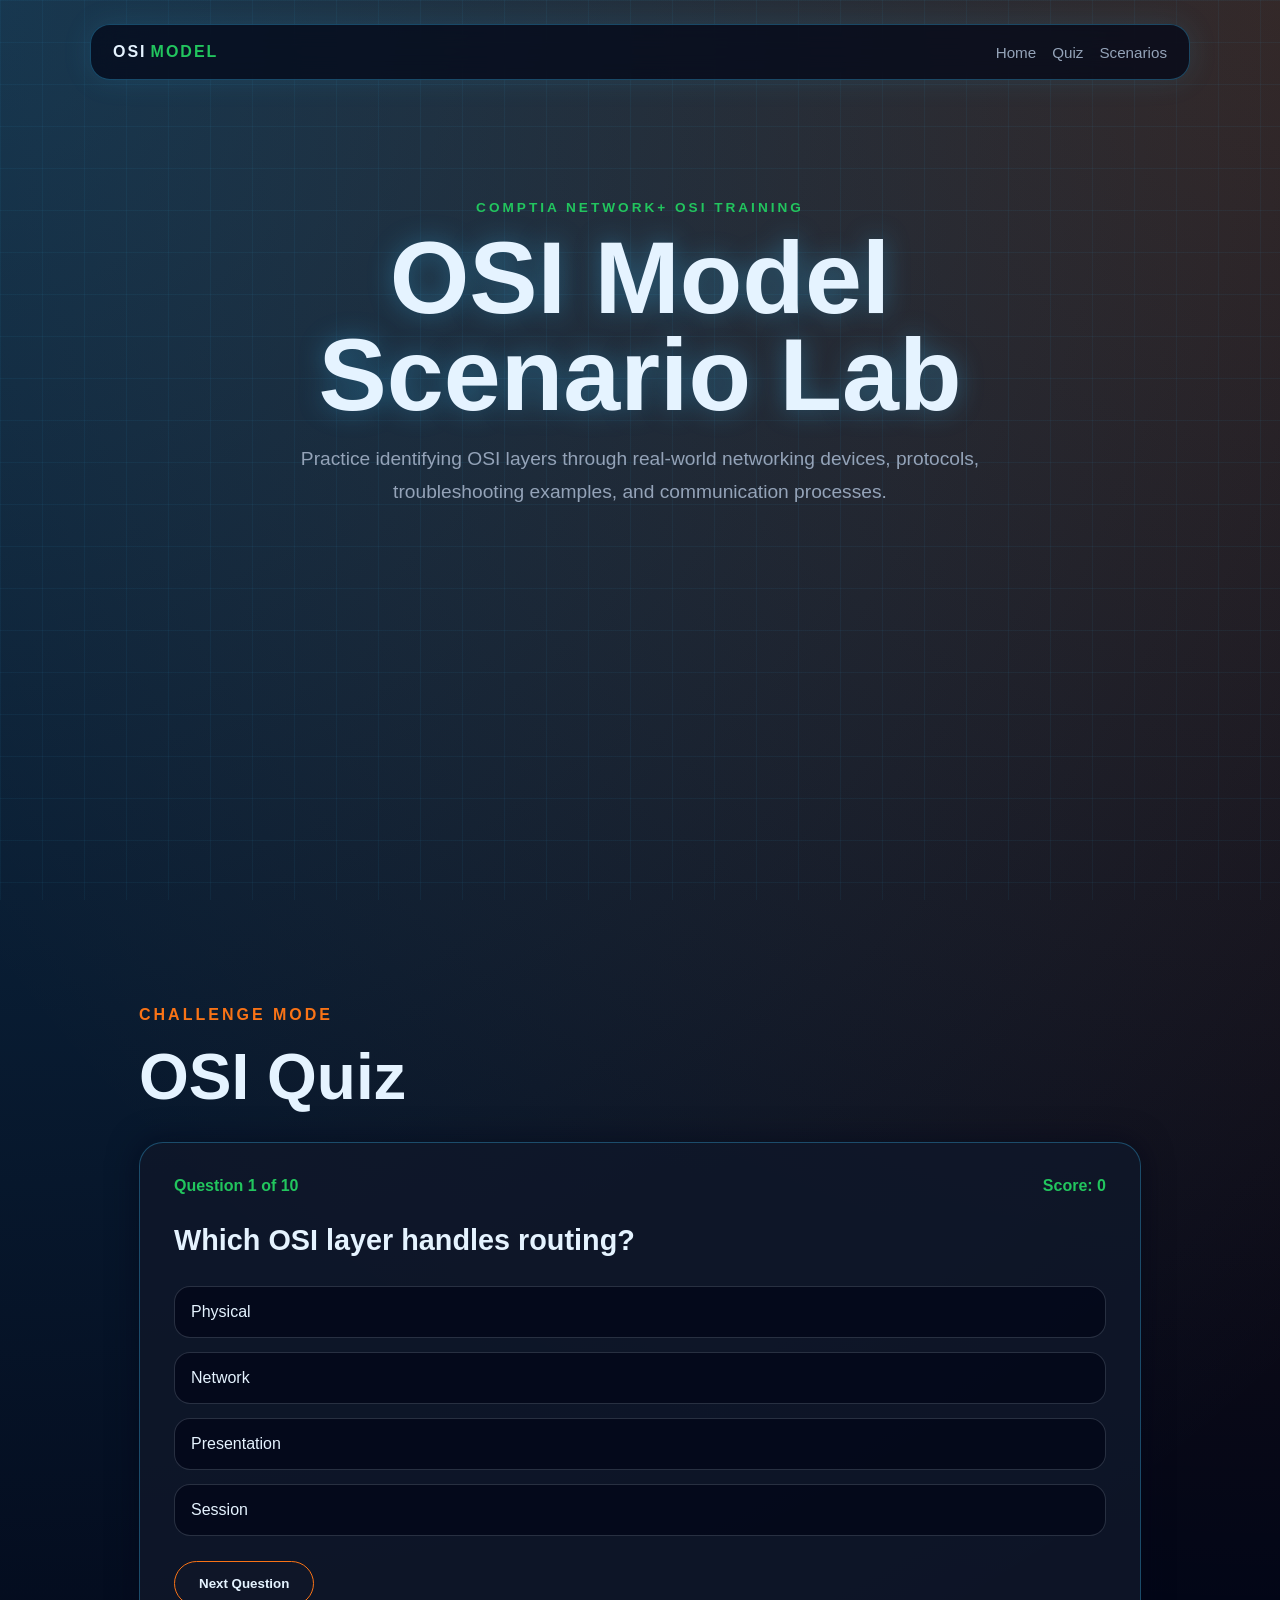
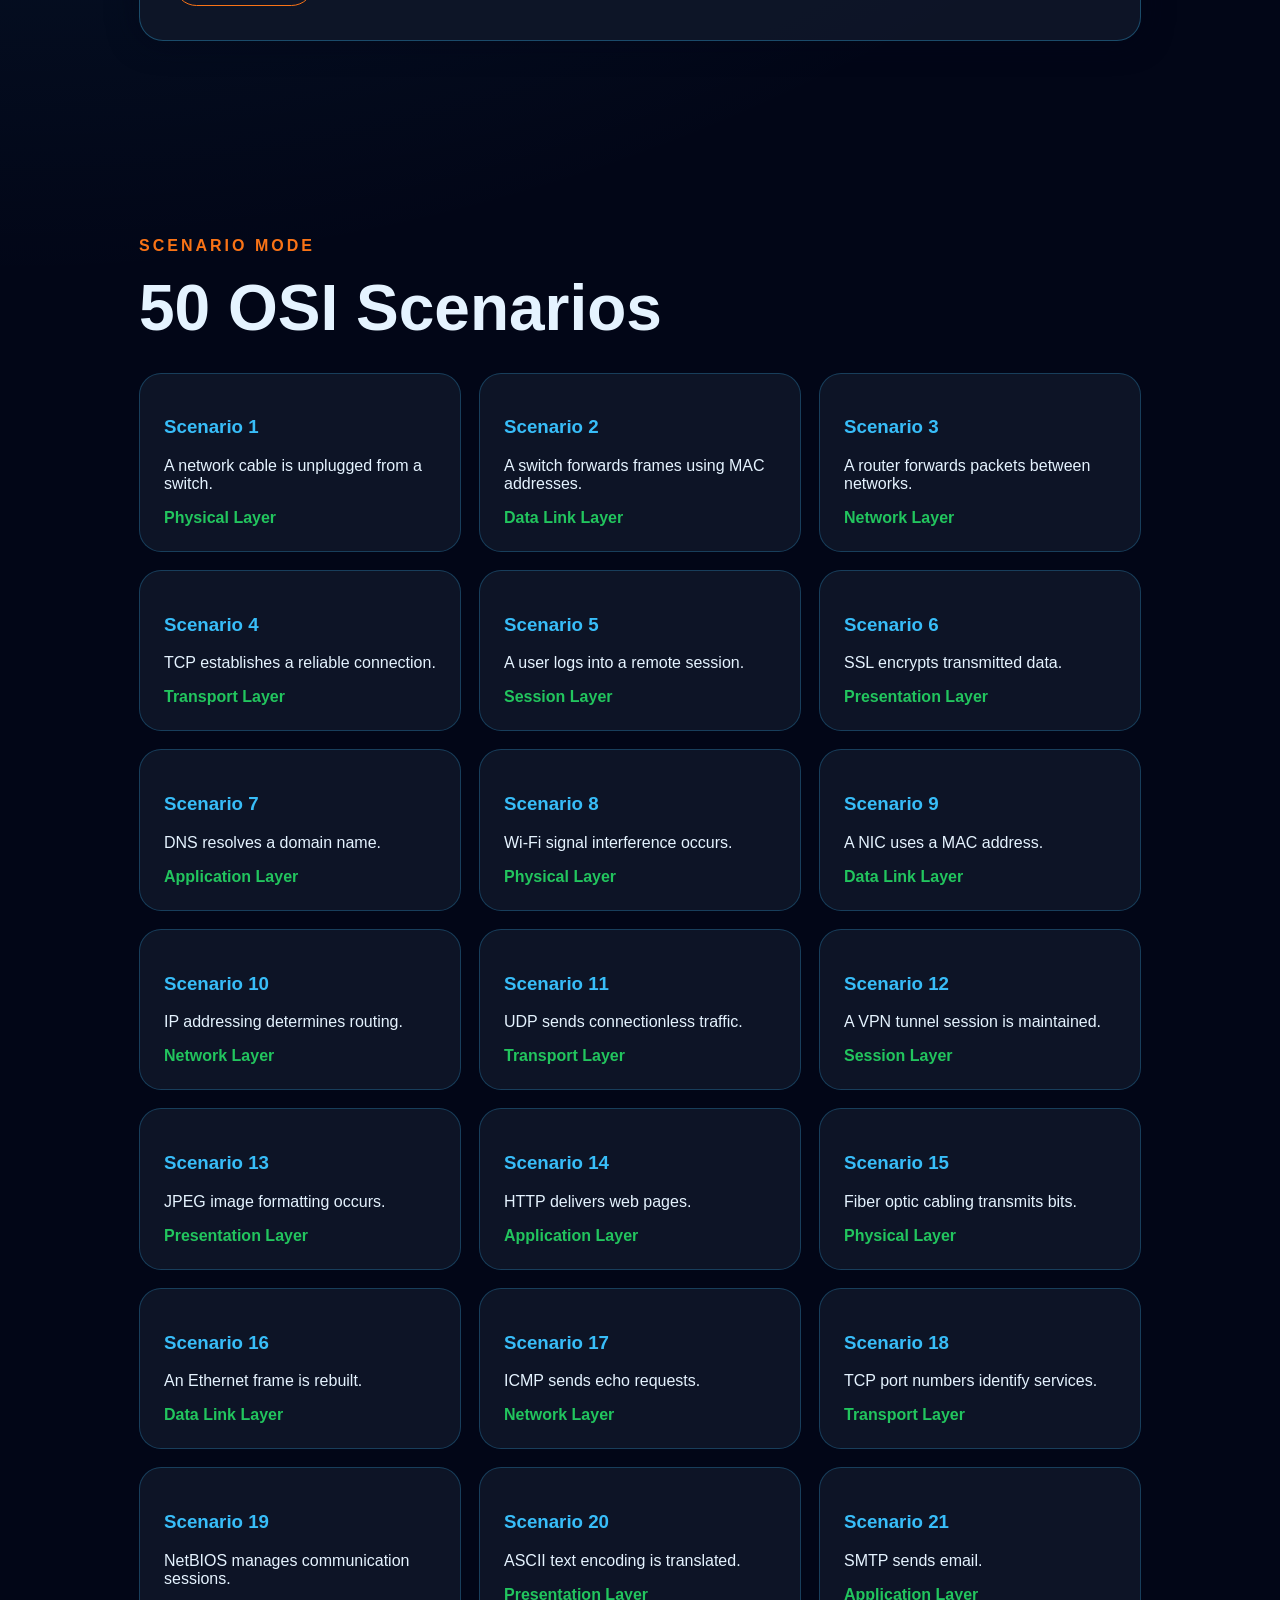
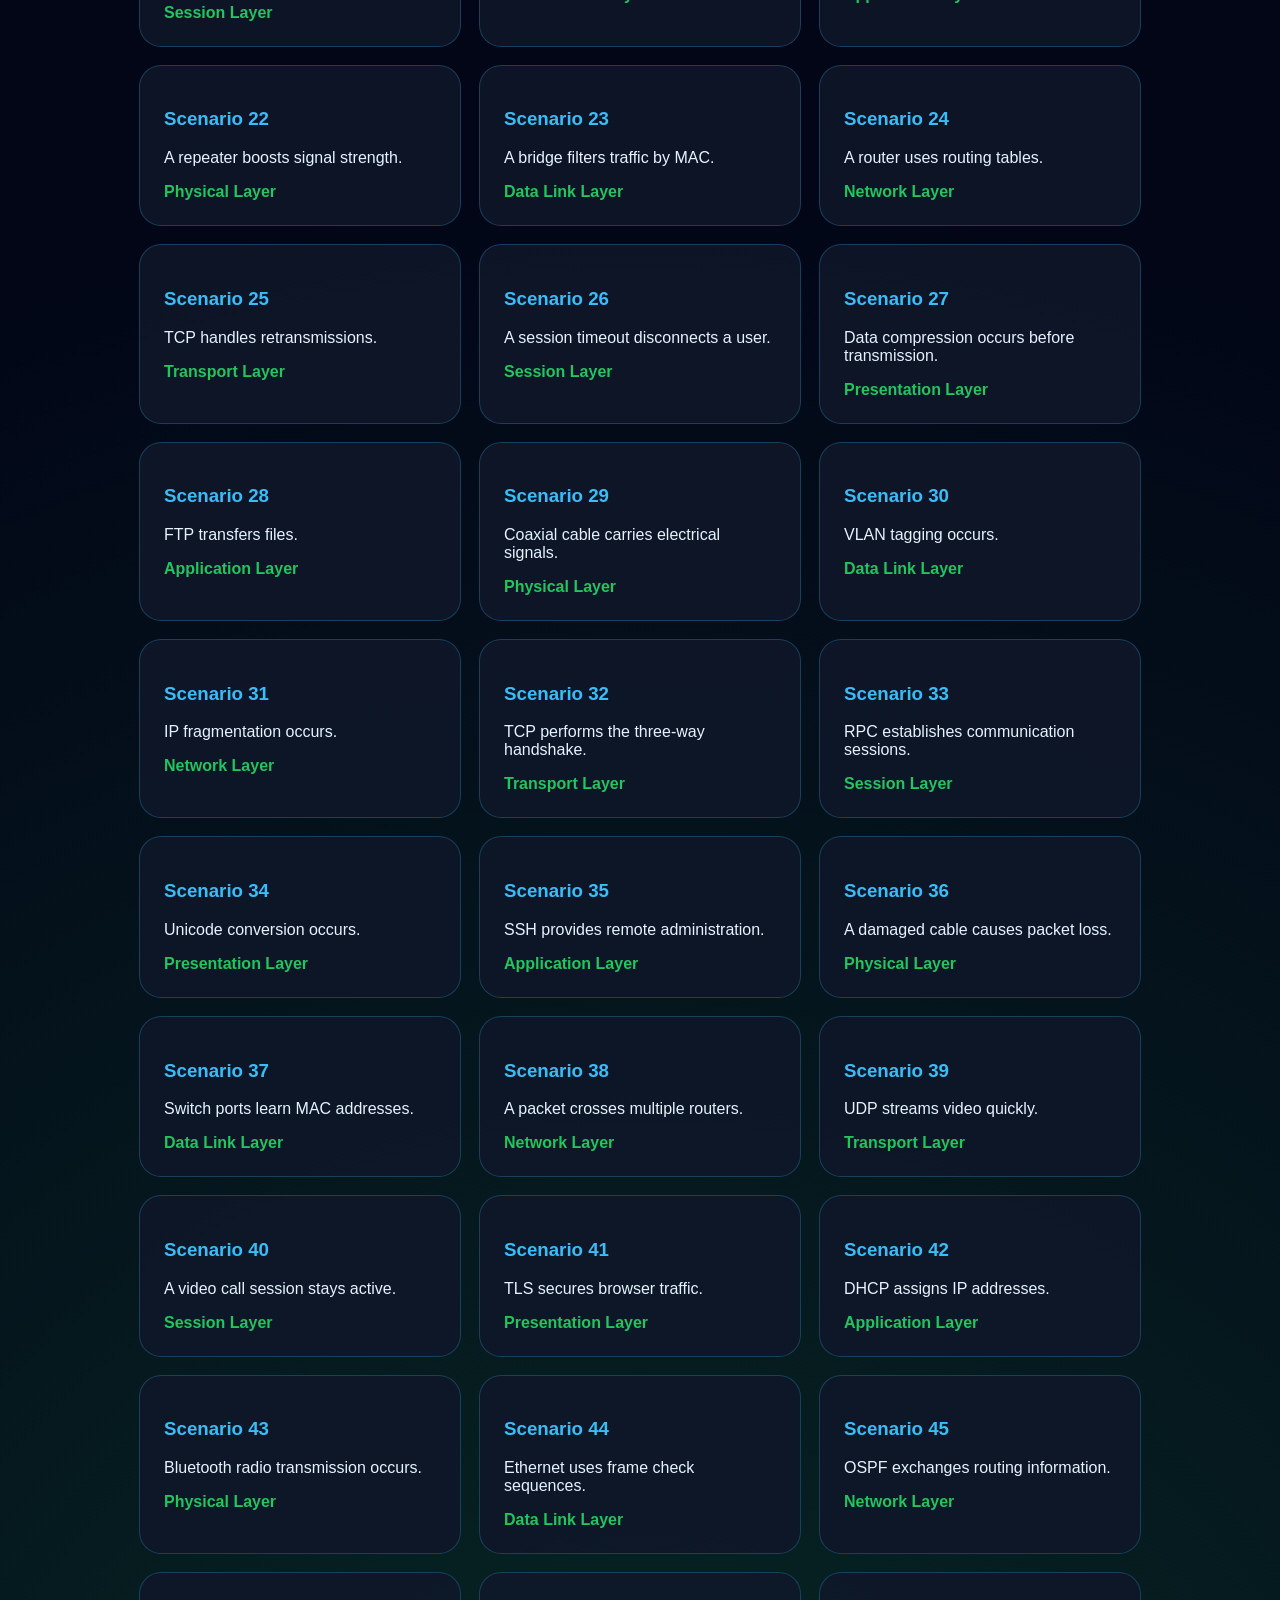
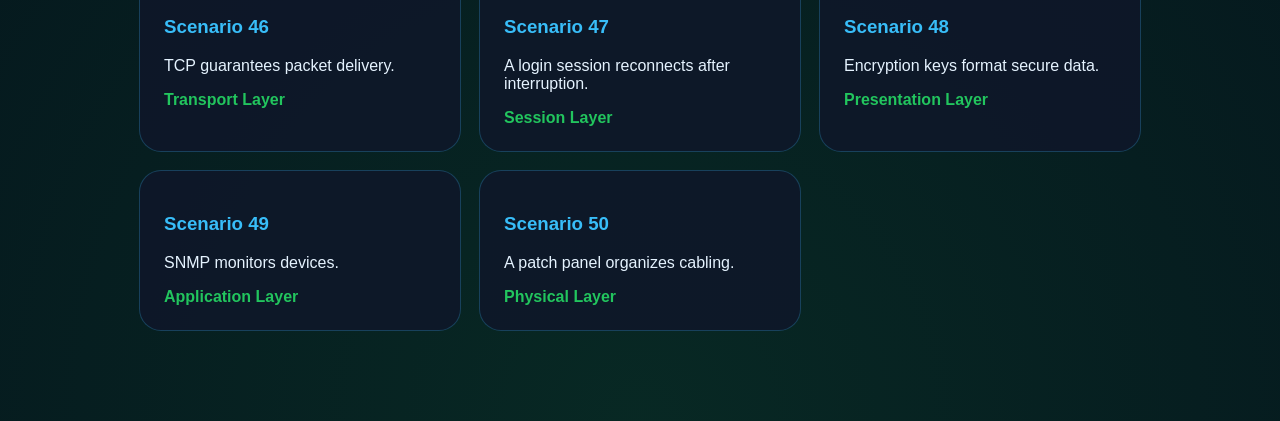
==== osi.html @ 663bdcf7 "Add OSI model scenarios and quiz page" ====
<!DOCTYPE html>
<html lang="en">
<head>
<meta charset="UTF-8">
<meta name="viewport" content="width=device-width, initial-scale=1.0">
<title>OSI Model Lab</title>
<link rel="stylesheet" href="style.css">
<style>
.scenario-grid {
  display:grid;
  grid-template-columns:repeat(auto-fit,minmax(280px,1fr));
  gap:18px;
}

.scenario-card {
  padding:24px;
  background:rgba(15,23,42,0.88);
  border:1px solid rgba(56,189,248,0.25);
  border-radius:22px;
}

.scenario-card h3 {
  color:#38bdf8;
}

.layer {
  margin-top:14px;
  color:#22c55e;
  font-weight:800;
}
</style>
</head>
<body>
<div class="bg-grid"></div>

<header class="hero">
<nav class="nav">
<div class="logo">OSI<span>MODEL</span></div>
<div class="nav-links">
<a href="index.html">Home</a>
<a href="#quiz">Quiz</a>
<a href="#scenarios">Scenarios</a>
</div>
</nav>

<section class="hero-content">
<p class="eyebrow">CompTIA Network+ OSI Training</p>
<h1>OSI Model Scenario Lab</h1>
<p class="subtitle">Practice identifying OSI layers through real-world networking devices, protocols, troubleshooting examples, and communication processes.</p>
</section>
</header>

<main>
<section class="section" id="quiz">
<div class="section-title"><p>Challenge Mode</p><h2>OSI Quiz</h2></div>
<div class="quiz-box">
<div class="quiz-header"><span id="osiCount">Question 1 of 10</span><span id="osiScore">Score: 0</span></div>
<h3 id="osiQuestion"></h3>
<div id="osiAnswers" class="answers"></div>
<p id="osiFeedback" class="feedback"></p>
<button class="btn secondary" onclick="nextOSIQuestion()">Next Question</button>
</div>
</section>

<section class="section" id="scenarios">
<div class="section-title"><p>Scenario Mode</p><h2>50 OSI Scenarios</h2></div>
<div class="scenario-grid" id="scenarioGrid"></div>
</section>
</main>

<script>
const scenarios = [
['A network cable is unplugged from a switch.', 'Physical Layer'],
['A switch forwards frames using MAC addresses.', 'Data Link Layer'],
['A router forwards packets between networks.', 'Network Layer'],
['TCP establishes a reliable connection.', 'Transport Layer'],
['A user logs into a remote session.', 'Session Layer'],
['SSL encrypts transmitted data.', 'Presentation Layer'],
['DNS resolves a domain name.', 'Application Layer'],
['Wi-Fi signal interference occurs.', 'Physical Layer'],
['A NIC uses a MAC address.', 'Data Link Layer'],
['IP addressing determines routing.', 'Network Layer'],
['UDP sends connectionless traffic.', 'Transport Layer'],
['A VPN tunnel session is maintained.', 'Session Layer'],
['JPEG image formatting occurs.', 'Presentation Layer'],
['HTTP delivers web pages.', 'Application Layer'],
['Fiber optic cabling transmits bits.', 'Physical Layer'],
['An Ethernet frame is rebuilt.', 'Data Link Layer'],
['ICMP sends echo requests.', 'Network Layer'],
['TCP port numbers identify services.', 'Transport Layer'],
['NetBIOS manages communication sessions.', 'Session Layer'],
['ASCII text encoding is translated.', 'Presentation Layer'],
['SMTP sends email.', 'Application Layer'],
['A repeater boosts signal strength.', 'Physical Layer'],
['A bridge filters traffic by MAC.', 'Data Link Layer'],
['A router uses routing tables.', 'Network Layer'],
['TCP handles retransmissions.', 'Transport Layer'],
['A session timeout disconnects a user.', 'Session Layer'],
['Data compression occurs before transmission.', 'Presentation Layer'],
['FTP transfers files.', 'Application Layer'],
['Coaxial cable carries electrical signals.', 'Physical Layer'],
['VLAN tagging occurs.', 'Data Link Layer'],
['IP fragmentation occurs.', 'Network Layer'],
['TCP performs the three-way handshake.', 'Transport Layer'],
['RPC establishes communication sessions.', 'Session Layer'],
['Unicode conversion occurs.', 'Presentation Layer'],
['SSH provides remote administration.', 'Application Layer'],
['A damaged cable causes packet loss.', 'Physical Layer'],
['Switch ports learn MAC addresses.', 'Data Link Layer'],
['A packet crosses multiple routers.', 'Network Layer'],
['UDP streams video quickly.', 'Transport Layer'],
['A video call session stays active.', 'Session Layer'],
['TLS secures browser traffic.', 'Presentation Layer'],
['DHCP assigns IP addresses.', 'Application Layer'],
['Bluetooth radio transmission occurs.', 'Physical Layer'],
['Ethernet uses frame check sequences.', 'Data Link Layer'],
['OSPF exchanges routing information.', 'Network Layer'],
['TCP guarantees packet delivery.', 'Transport Layer'],
['A login session reconnects after interruption.', 'Session Layer'],
['Encryption keys format secure data.', 'Presentation Layer'],
['SNMP monitors devices.', 'Application Layer'],
['A patch panel organizes cabling.', 'Physical Layer']
];

const grid = document.getElementById('scenarioGrid');

scenarios.forEach((scenario, index) => {
  const card = document.createElement('div');
  card.className = 'scenario-card';
  card.innerHTML = `<h3>Scenario ${index + 1}</h3><p>${scenario[0]}</p><div class="layer">${scenario[1]}</div>`;
  grid.appendChild(card);
});

const quizData = [
{q:'Which OSI layer handles routing?',a:['Physical','Network','Presentation','Session'],c:'Network'},
{q:'Which layer uses MAC addresses?',a:['Data Link','Application','Transport','Presentation'],c:'Data Link'},
{q:'Which layer encrypts data?',a:['Physical','Presentation','Transport','Network'],c:'Presentation'},
{q:'Which layer handles HTTP?',a:['Application','Session','Network','Data Link'],c:'Application'},
{q:'Which layer establishes reliable delivery?',a:['Physical','Transport','Session','Data Link'],c:'Transport'},
{q:'Which layer handles signals and cabling?',a:['Physical','Application','Session','Transport'],c:'Physical'},
{q:'Which device mainly operates at Layer 3?',a:['Switch','Hub','Router','Repeater'],c:'Router'},
{q:'Which protocol is connectionless?',a:['TCP','UDP','SSH','HTTPS'],c:'UDP'},
{q:'Which layer manages communication sessions?',a:['Session','Transport','Physical','Data Link'],c:'Session'},
{q:'Which layer formats and compresses data?',a:['Presentation','Application','Transport','Network'],c:'Presentation'}
];

let current = 0;
let score = 0;

function loadOSIQuestion() {
const q = quizData[current];
document.getElementById('osiQuestion').textContent = q.q;
document.getElementById('osiCount').textContent = `Question ${current+1} of ${quizData.length}`;
const answers = document.getElementById('osiAnswers');
answers.innerHTML='';

q.a.forEach(answer=>{
const btn=document.createElement('button');
btn.className='answer-btn';
btn.textContent=answer;
btn.onclick=()=>checkOSI(answer,btn);
answers.appendChild(btn);
});
}

function checkOSI(answer,btn){
const q=quizData[current];
const buttons=document.querySelectorAll('.answer-btn');
buttons.forEach(b=>b.disabled=true);

if(answer===q.c){
btn.classList.add('correct');
document.getElementById('osiFeedback').textContent='Correct!';
score++;
}else{
btn.classList.add('wrong');
document.getElementById('osiFeedback').textContent=`Incorrect. Correct answer: ${q.c}`;
}

document.getElementById('osiScore').textContent=`Score: ${score}`;
}

function nextOSIQuestion(){
current++;
if(current>=quizData.length){current=0;}
document.getElementById('osiFeedback').textContent='';
loadOSIQuestion();
}

loadOSIQuestion();
</script>
</body>
</html>
---- style.css ----
:root {
  --black: #020617;
  --dark: #08111f;
  --blue: #38bdf8;
  --green: #22c55e;
  --orange: #f97316;
  --text: #e5f3ff;
  --muted: #94a3b8;
  --card: rgba(15, 23, 42, 0.88);
  --border: rgba(56, 189, 248, 0.32);
}

* {
  box-sizing: border-box;
  scroll-behavior: smooth;
}

body {
  margin: 0;
  font-family: Arial, Helvetica, sans-serif;
  background:
    radial-gradient(circle at top left, rgba(56, 189, 248, 0.25), transparent 35%),
    radial-gradient(circle at top right, rgba(249, 115, 22, 0.20), transparent 30%),
    radial-gradient(circle at bottom, rgba(34, 197, 94, 0.18), transparent 35%),
    var(--black);
  color: var(--text);
}

.bg-grid {
  position: fixed;
  inset: 0;
  background-image:
    linear-gradient(rgba(56, 189, 248, 0.06) 1px, transparent 1px),
    linear-gradient(90deg, rgba(56, 189, 248, 0.06) 1px, transparent 1px);
  background-size: 42px 42px;
  pointer-events: none;
  z-index: -1;
}

.hero {
  min-height: 100vh;
  padding: 24px;
}

.nav {
  max-width: 1100px;
  margin: 0 auto;
  padding: 18px 22px;
  display: flex;
  justify-content: space-between;
  align-items: center;
  border: 1px solid var(--border);
  border-radius: 20px;
  background: rgba(2, 6, 23, 0.72);
  backdrop-filter: blur(12px);
  box-shadow: 0 0 30px rgba(56, 189, 248, 0.12);
}

.logo {
  font-weight: 900;
  letter-spacing: 2px;
}

.logo span {
  color: var(--green);
  margin-left: 4px;
}

.nav-links {
  display: flex;
  gap: 16px;
}

.nav-links a {
  color: var(--muted);
  text-decoration: none;
  font-size: 0.95rem;
}

.nav-links a:hover {
  color: var(--orange);
}

.hero-content {
  max-width: 930px;
  margin: 120px auto 60px;
  text-align: center;
}

.eyebrow {
  color: var(--green);
  text-transform: uppercase;
  letter-spacing: 3px;
  font-size: 0.85rem;
  font-weight: 700;
}

h1 {
  font-size: clamp(2.6rem, 8vw, 6.5rem);
  margin: 10px 0;
  line-height: 0.95;
  text-shadow: 0 0 26px rgba(56, 189, 248, 0.35);
}

.subtitle {
  max-width: 700px;
  margin: 20px auto;
  color: var(--muted);
  font-size: 1.2rem;
  line-height: 1.7;
}

.hero-buttons {
  margin-top: 30px;
  display: flex;
  justify-content: center;
  gap: 18px;
  flex-wrap: wrap;
}

.btn {
  border: none;
  padding: 14px 24px;
  border-radius: 999px;
  font-weight: 800;
  cursor: pointer;
  text-decoration: none;
  display: inline-block;
  transition: transform 0.2s ease, box-shadow 0.2s ease;
}

.btn:hover {
  transform: translateY(-3px);
}

.primary {
  color: #021018;
  background: linear-gradient(135deg, var(--blue), var(--green));
  box-shadow: 0 0 26px rgba(34, 197, 94, 0.35);
}

.secondary {
  color: var(--text);
  background: rgba(15, 23, 42, 0.8);
  border: 1px solid var(--orange);
}

.stats-panel {
  max-width: 850px;
  margin: 0 auto;
  display: grid;
  grid-template-columns: repeat(3, 1fr);
  gap: 18px;
}

.stats-panel div,
.card,
.quiz-box,
.terminal,
.port-card {
  background: var(--card);
  border: 1px solid var(--border);
  border-radius: 24px;
  box-shadow: 0 0 30px rgba(2, 6, 23, 0.55);
}

.stats-panel div {
  text-align: center;
  padding: 24px;
}

.stats-panel span {
  font-size: 2.1rem;
  color: var(--orange);
  font-weight: 900;
}

.stats-panel p {
  color: var(--muted);
  margin: 5px 0 0;
}

.section {
  max-width: 1050px;
  margin: 0 auto;
  padding: 90px 24px;
}

.section-title p {
  color: var(--orange);
  text-transform: uppercase;
  letter-spacing: 3px;
  font-weight: 800;
}

.section-title h2 {
  font-size: clamp(2rem, 5vw, 4rem);
  margin: 0 0 28px;
}

.flashcard {
  padding: 40px;
  cursor: pointer;
  min-height: 230px;
  transition: transform 0.25s ease, border-color 0.25s ease;
}

.flashcard:hover {
  transform: scale(1.015);
  border-color: var(--green);
}

.tag {
  color: var(--green);
  font-size: 0.85rem;
  text-transform: uppercase;
  letter-spacing: 2px;
  font-weight: 900;
}

.flashcard h3,
.quiz-box h3 {
  font-size: 1.8rem;
}

.hidden {
  display: none;
}

.flashcard p,
.feedback,
.terminal-output {
  color: var(--muted);
  font-size: 1.05rem;
  line-height: 1.6;
}

.quiz-box {
  padding: 34px;
}

.quiz-header {
  display: flex;
  justify-content: space-between;
  color: var(--green);
  font-weight: 800;
  margin-bottom: 16px;
}

.answers {
  display: grid;
  gap: 14px;
  margin: 25px 0;
}

.answer-btn {
  padding: 16px;
  border-radius: 16px;
  border: 1px solid rgba(148, 163, 184, 0.25);
  background: rgba(2, 6, 23, 0.72);
  color: var(--text);
  cursor: pointer;
  font-size: 1rem;
  text-align: left;
}

.answer-btn:hover {
  border-color: var(--blue);
  box-shadow: 0 0 18px rgba(56, 189, 248, 0.18);
}

.answer-btn.correct {
  border-color: var(--green);
  background: rgba(34, 197, 94, 0.14);
}

.answer-btn.wrong {
  border-color: var(--orange);
  background: rgba(249, 115, 22, 0.14);
}

.port-grid {
  display: grid;
  grid-template-columns: repeat(auto-fit, minmax(135px, 1fr));
  gap: 18px;
}

.port-card {
  padding: 24px;
  text-align: center;
  transition: transform 0.2s ease, border-color 0.2s ease;
}

.port-card:hover {
  transform: translateY(-6px);
  border-color: var(--orange);
}

.port-card span {
  color: var(--blue);
  font-size: 1.8rem;
  font-weight: 900;
}

.port-card p {
  color: var(--muted);
  font-weight: 800;
}

.terminal {
  padding: 28px;
  font-family: Consolas, Monaco, monospace;
}

.terminal-bar {
  display: flex;
  gap: 8px;
  margin-bottom: 22px;
}

.terminal-bar span {
  width: 13px;
  height: 13px;
  border-radius: 50%;
  background: var(--orange);
}

.terminal-bar span:nth-child(2) {
  background: var(--green);
}

.terminal-bar span:nth-child(3) {
  background: var(--blue);
}

.prompt {
  color: var(--green);
  font-weight: 900;
}

footer {
  text-align: center;
  padding: 35px 20px;
  color: var(--muted);
  border-top: 1px solid rgba(148, 163, 184, 0.18);
}

@media (max-width: 700px) {
  .nav {
    flex-direction: column;
    gap: 15px;
  }

  .nav-links {
    flex-wrap: wrap;
    justify-content: center;
  }

  .stats-panel {
    grid-template-columns: 1fr;
  }

  .hero-content {
    margin-top: 70px;
  }
}
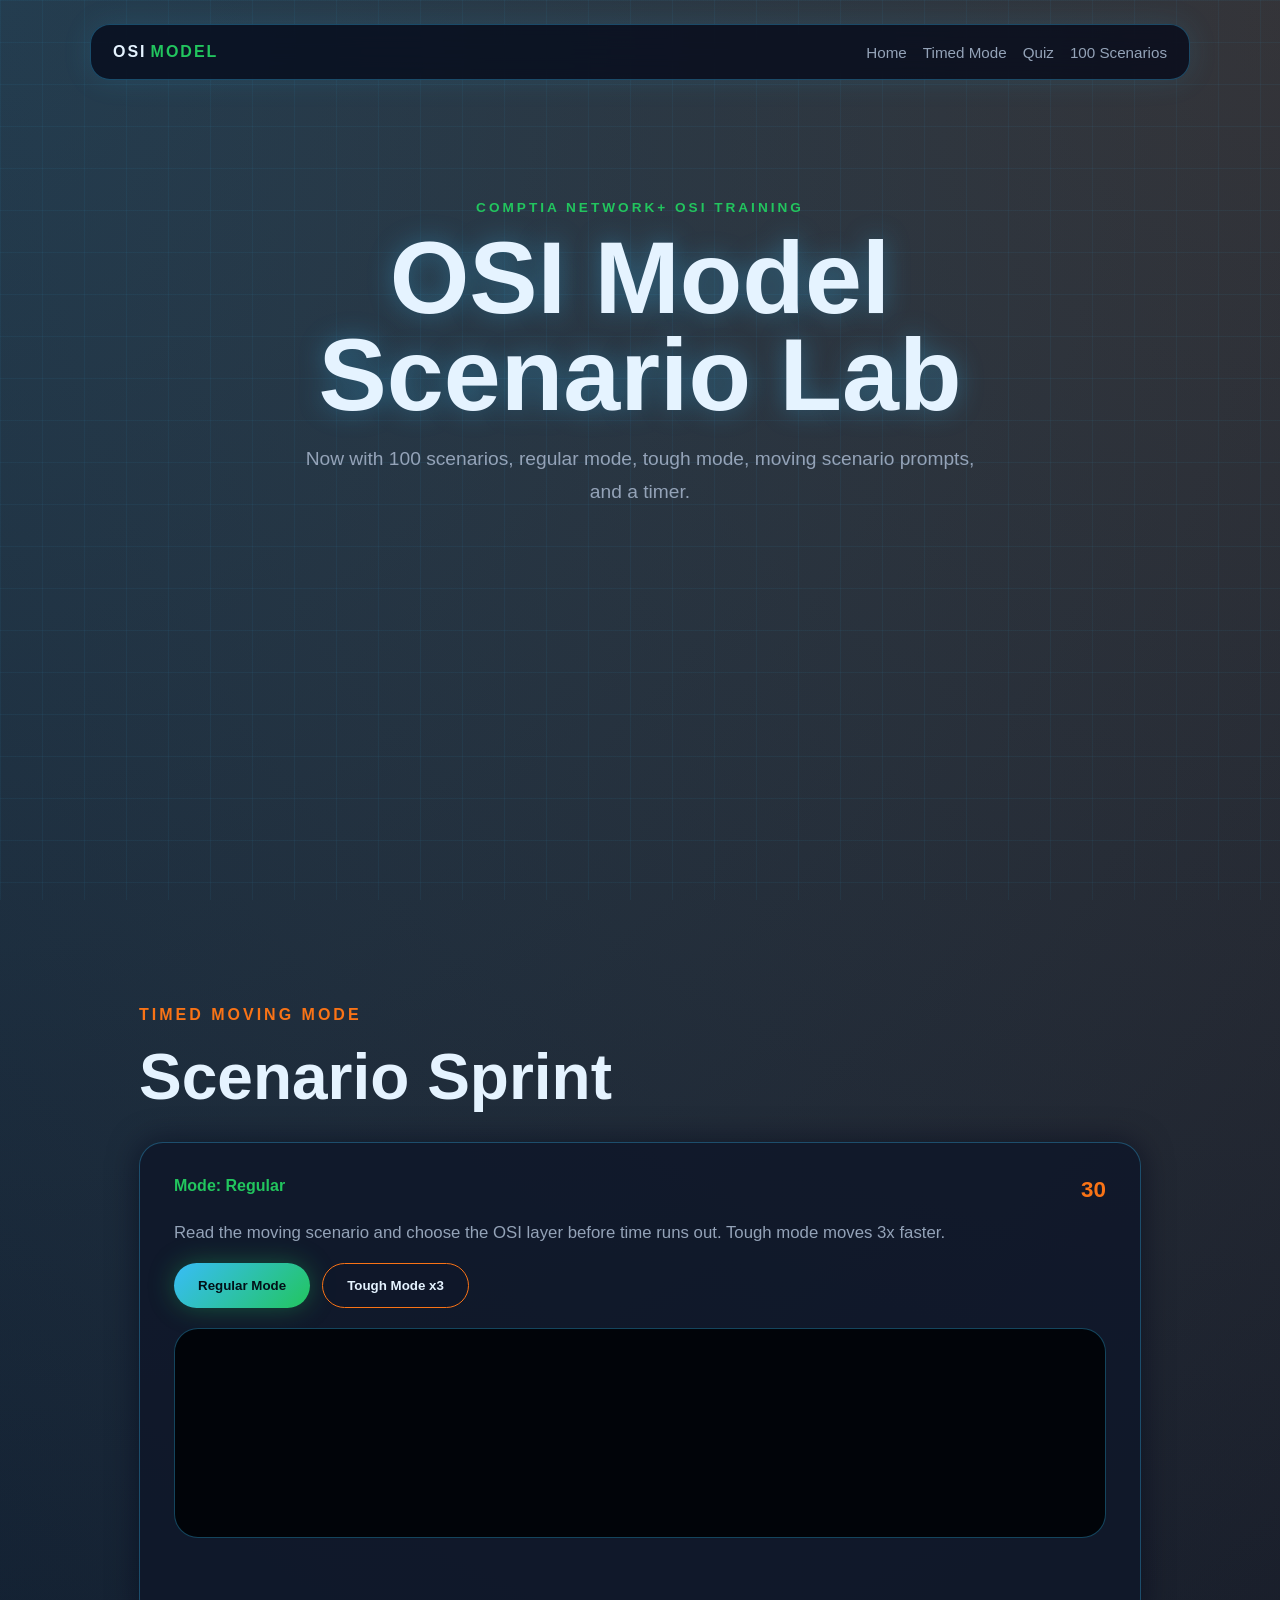
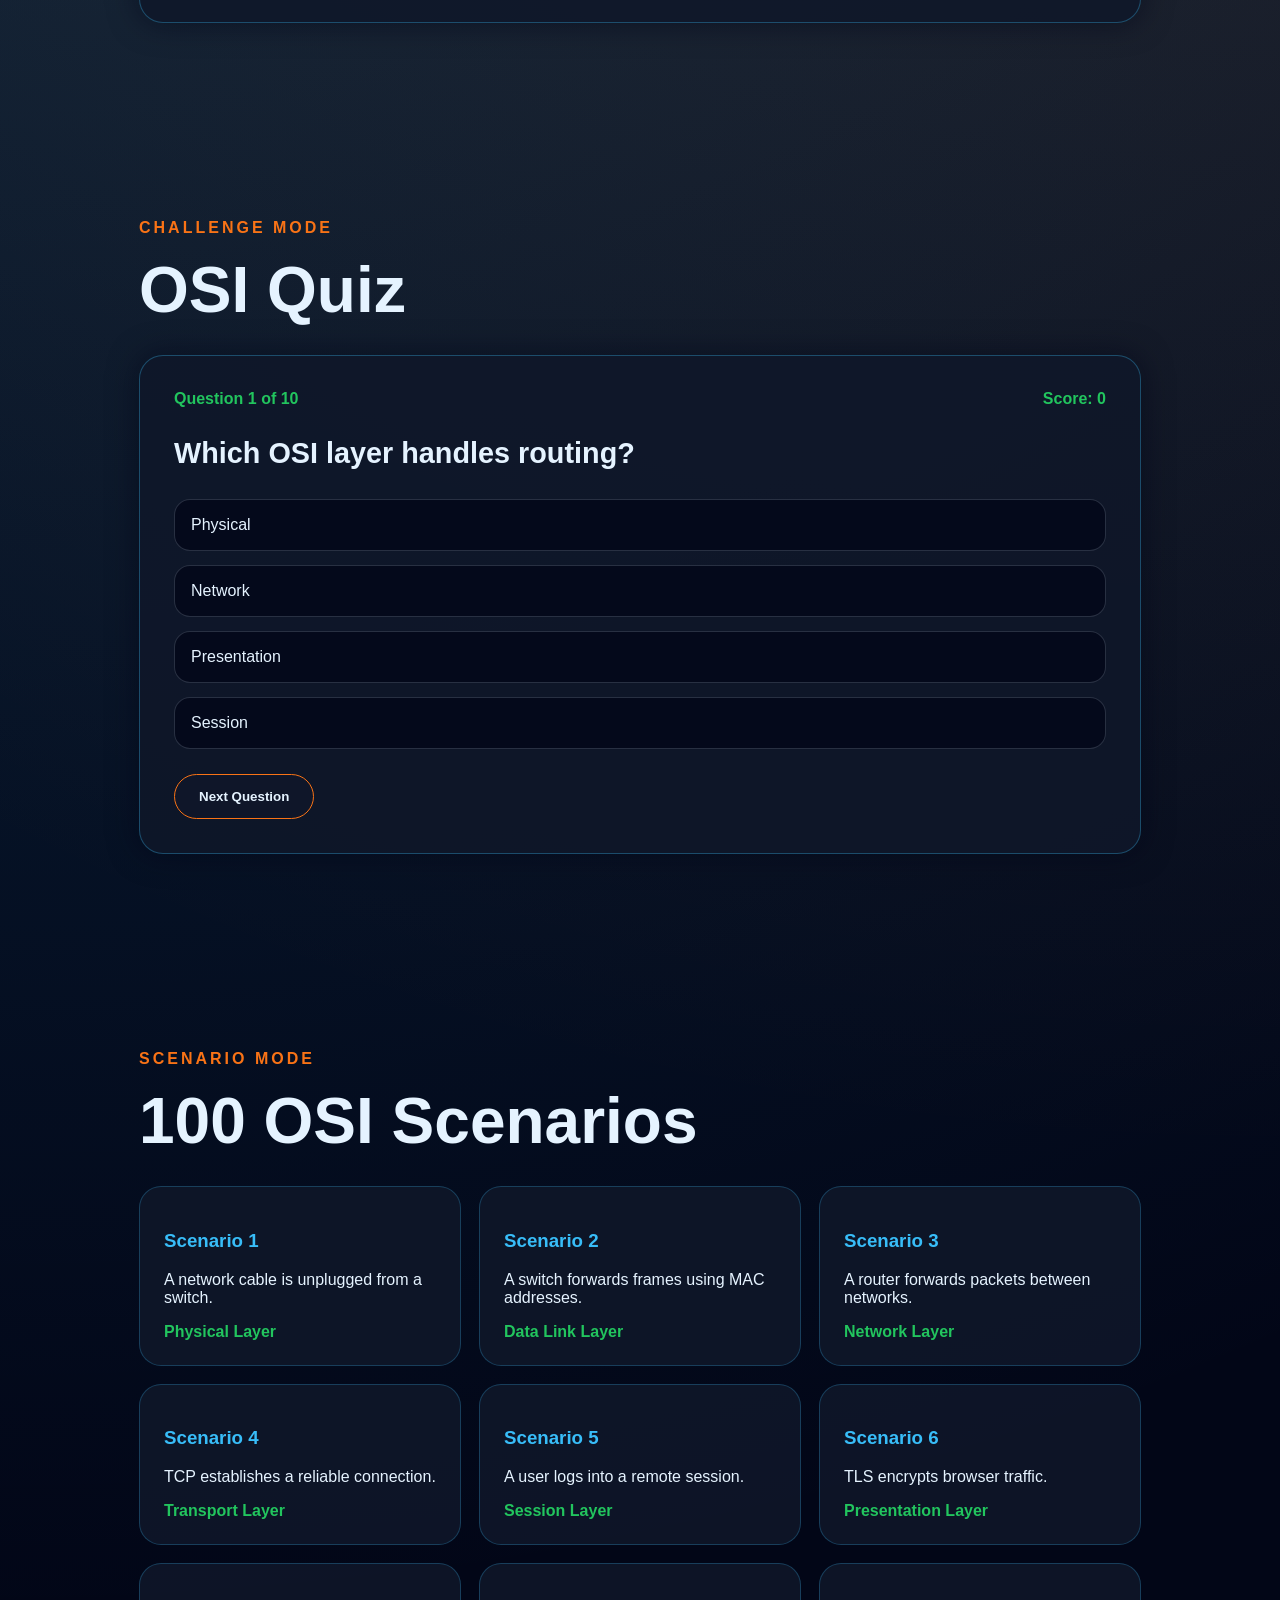
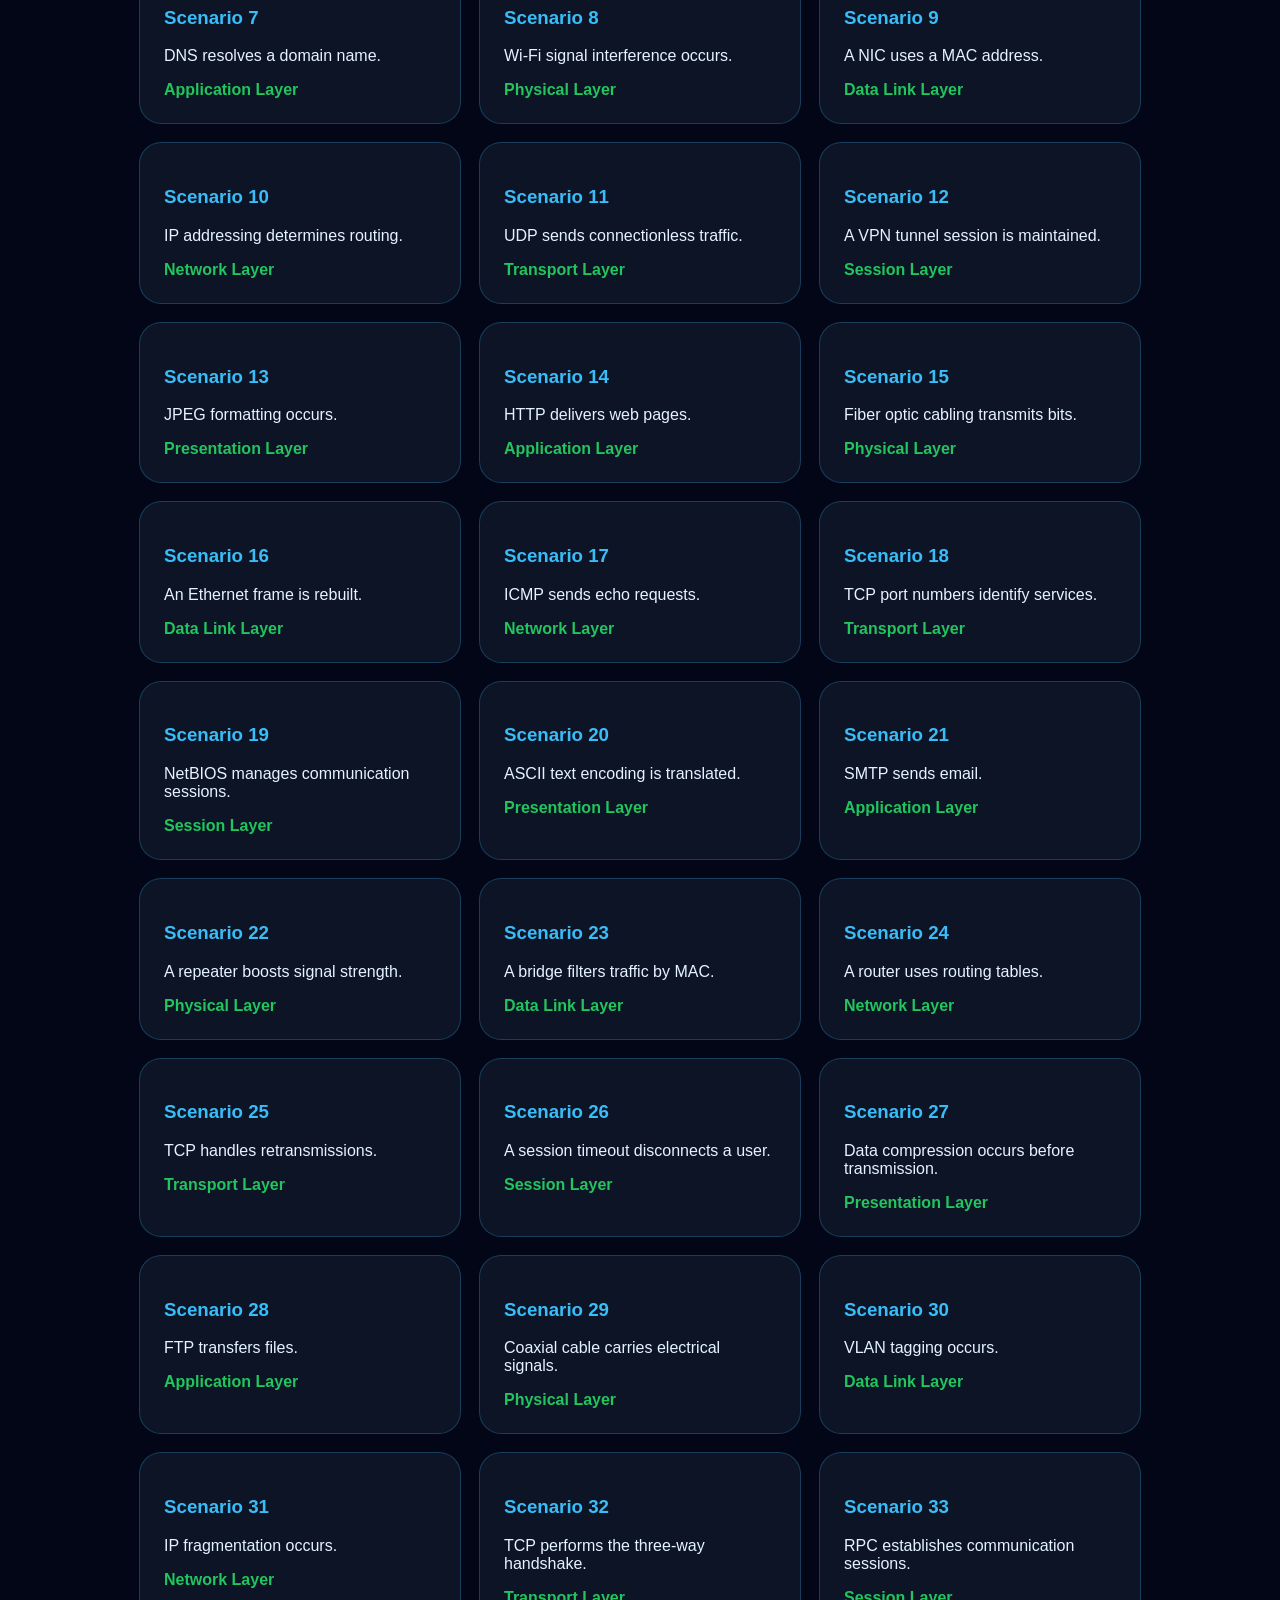
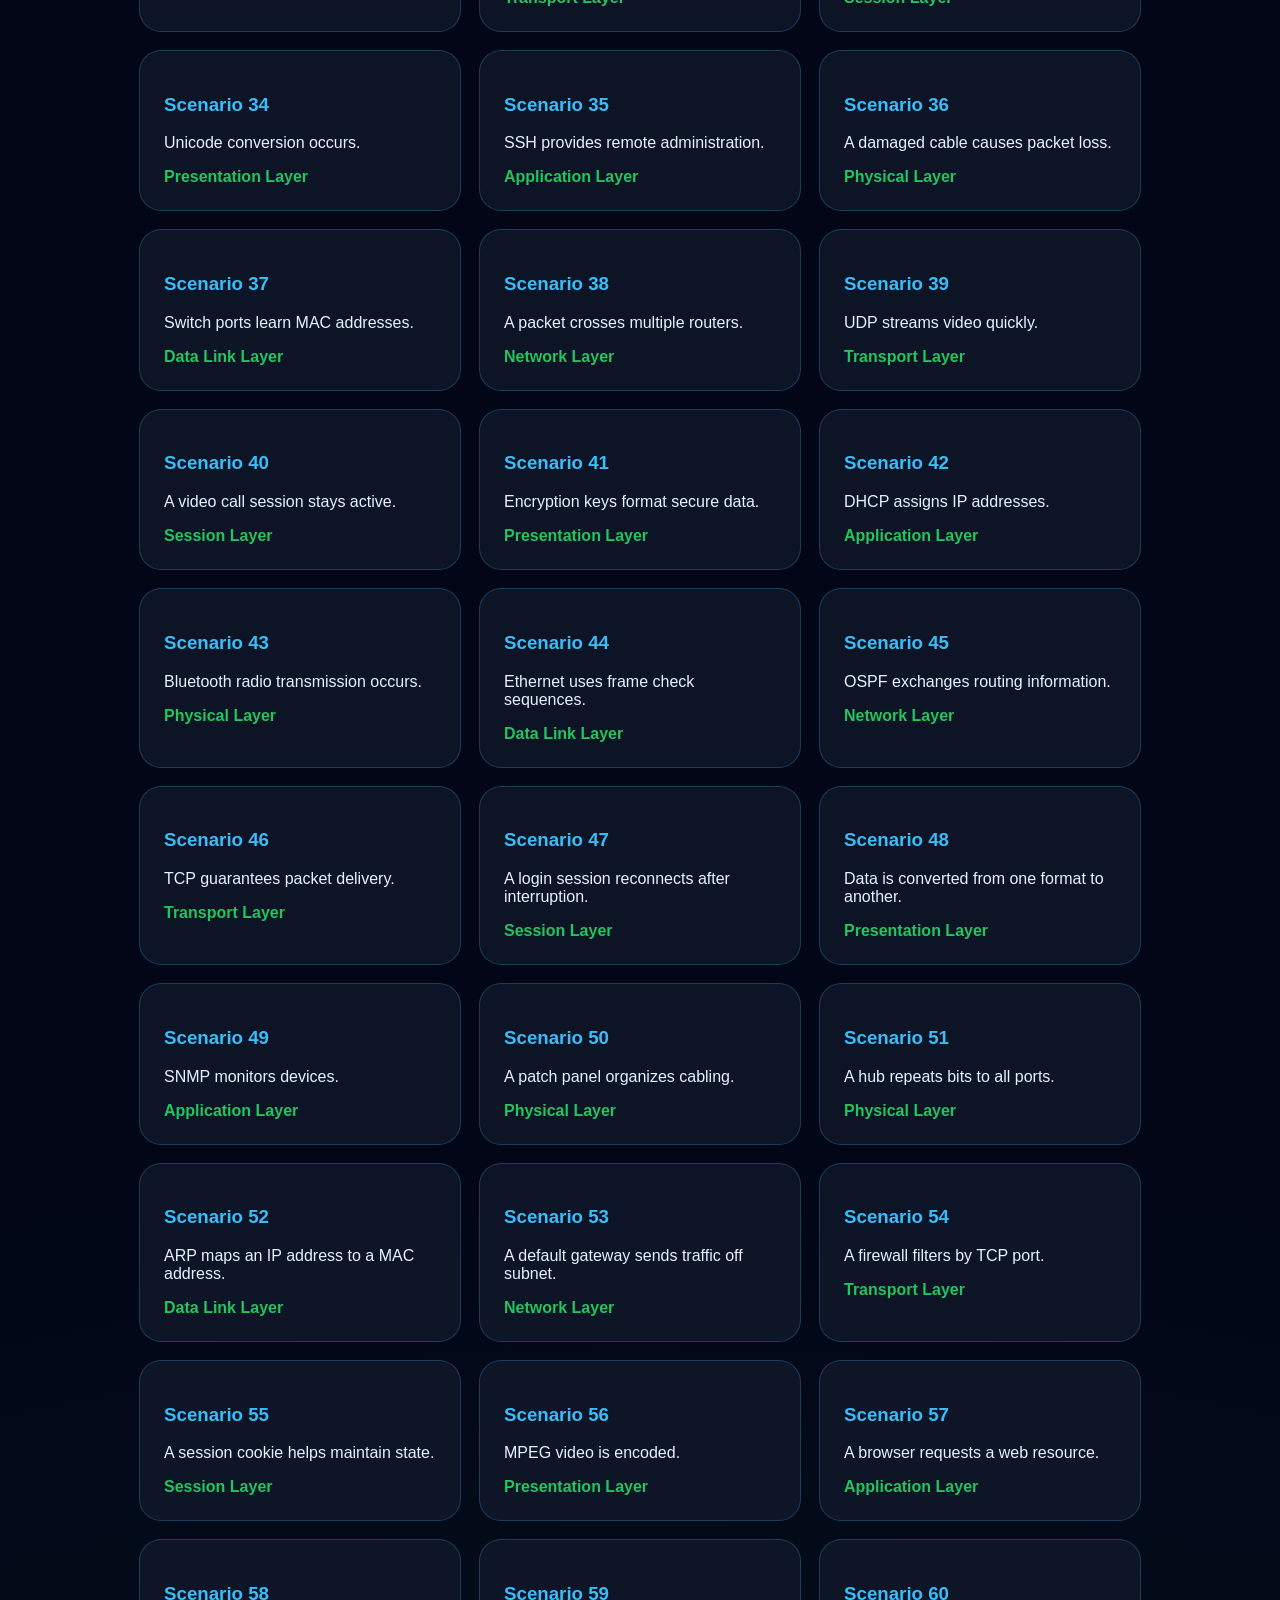
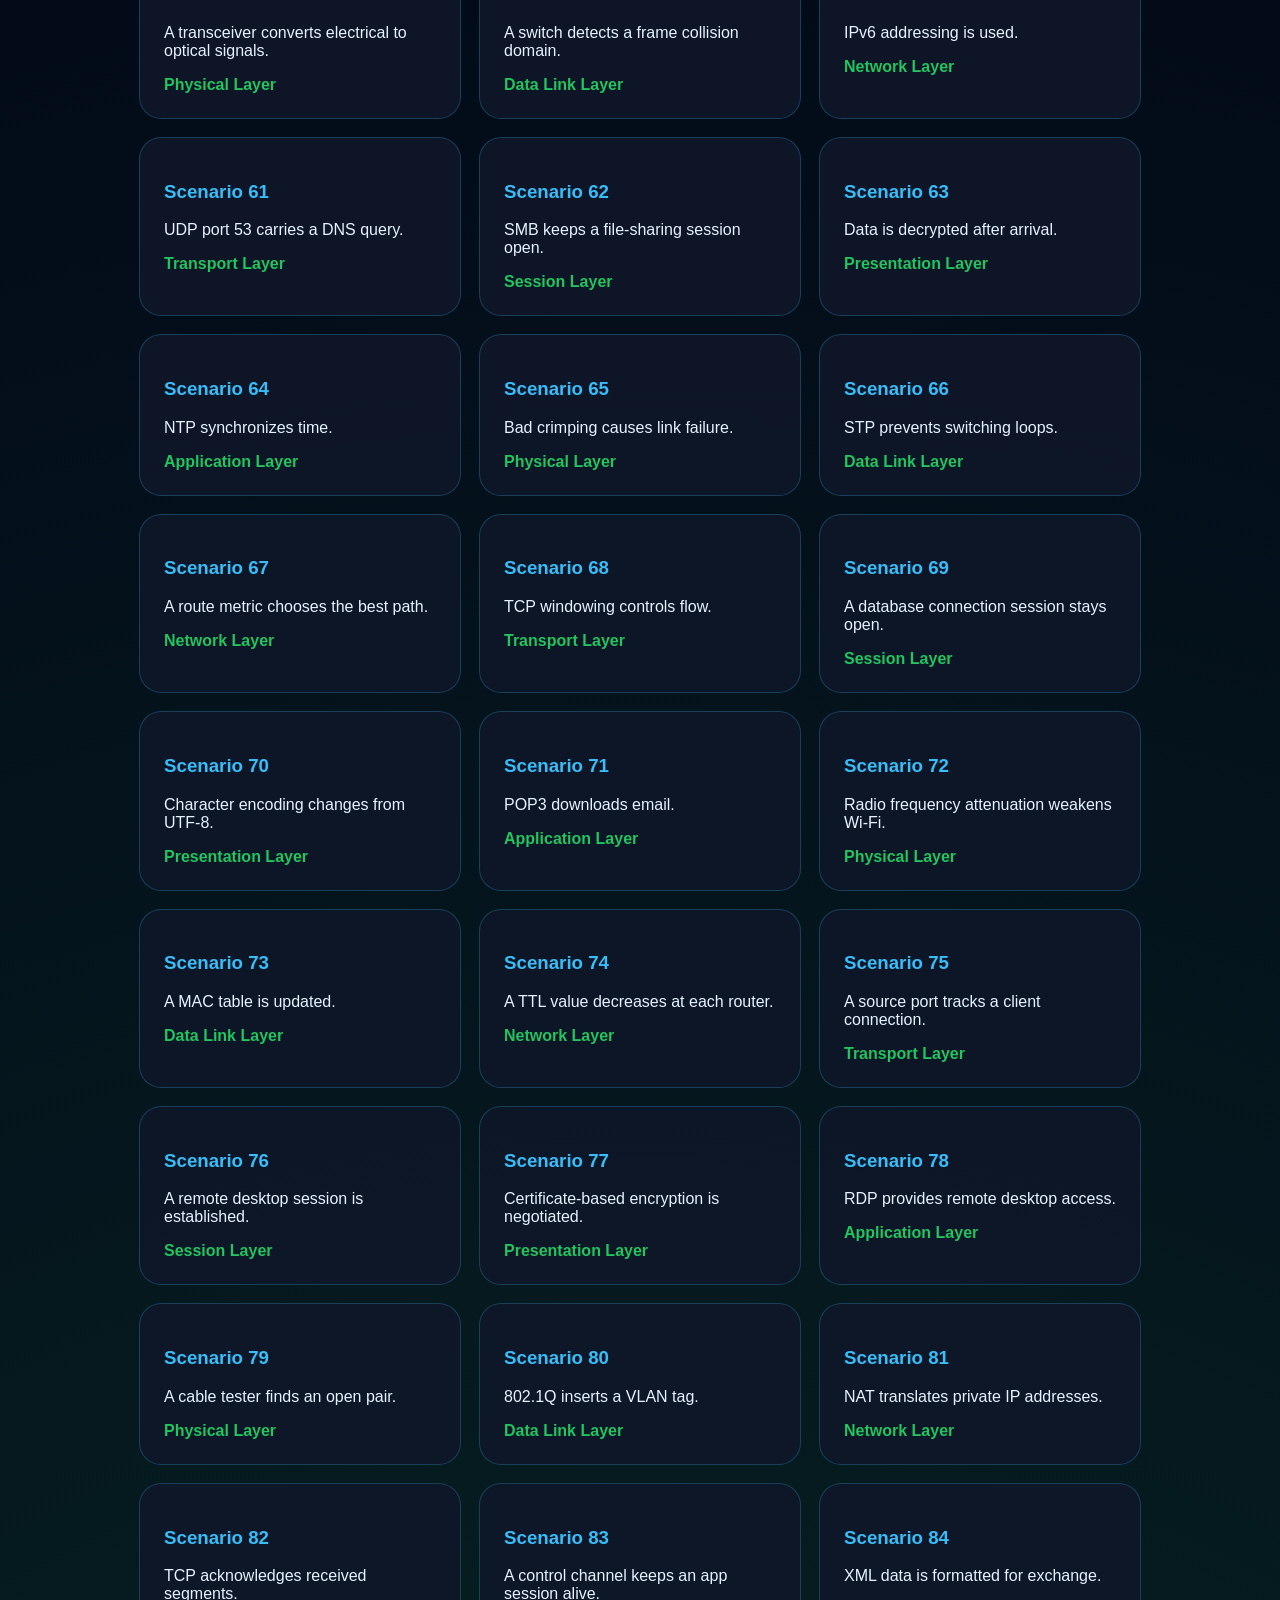
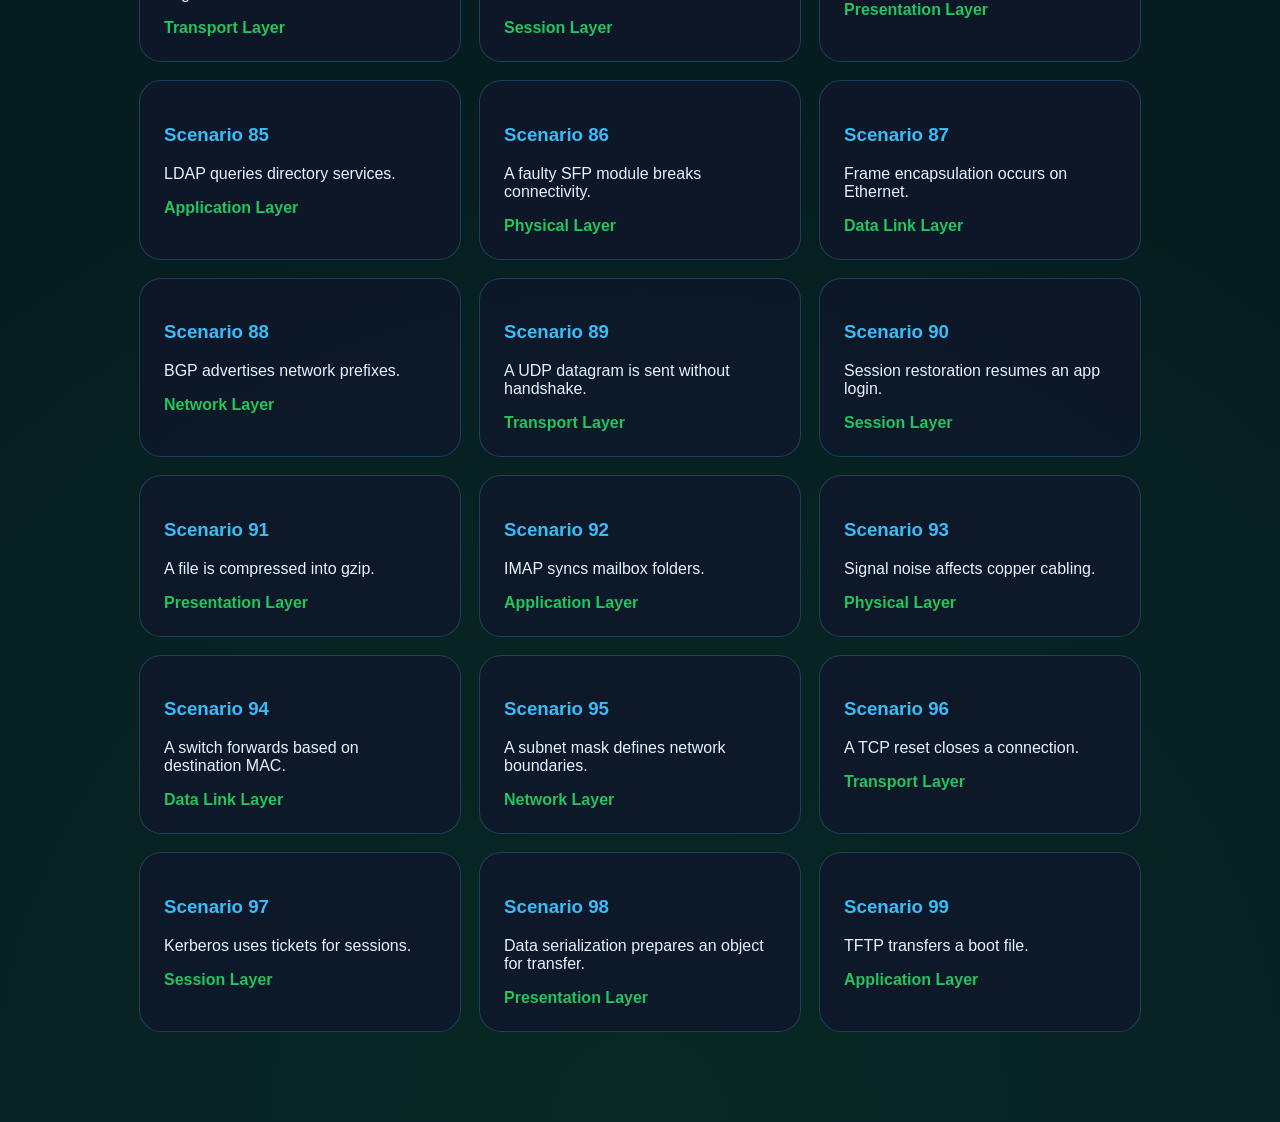
==== commit 673ebc71: "Upgrade OSI lab to 100 scenarios with timed moving challenge modes" ====
--- a/osi.html
+++ b/osi.html
@@ -6,188 +6,25 @@
 <title>OSI Model Lab</title>
 <link rel="stylesheet" href="style.css">
 <style>
-.scenario-grid {
-  display:grid;
-  grid-template-columns:repeat(auto-fit,minmax(280px,1fr));
-  gap:18px;
-}
-
-.scenario-card {
-  padding:24px;
-  background:rgba(15,23,42,0.88);
-  border:1px solid rgba(56,189,248,0.25);
-  border-radius:22px;
-}
-
-.scenario-card h3 {
-  color:#38bdf8;
-}
-
-.layer {
-  margin-top:14px;
-  color:#22c55e;
-  font-weight:800;
-}
+.scenario-grid{display:grid;grid-template-columns:repeat(auto-fit,minmax(280px,1fr));gap:18px}.scenario-card{padding:24px;background:rgba(15,23,42,.88);border:1px solid rgba(56,189,248,.25);border-radius:22px}.scenario-card h3{color:#38bdf8}.layer{margin-top:14px;color:#22c55e;font-weight:800}.arena{position:relative;height:210px;overflow:hidden;border:1px solid rgba(56,189,248,.35);border-radius:24px;background:#010409;margin:20px 0}.runner{position:absolute;top:65px;left:100%;min-width:520px;padding:22px;background:rgba(15,23,42,.96);border:1px solid #f97316;border-radius:18px;color:#e5f3ff;font-weight:800}.move-regular{animation:move 12s linear forwards}.move-tough{animation:move 4s linear forwards}@keyframes move{from{left:100%}to{left:-650px}}.mode-buttons{display:flex;gap:12px;flex-wrap:wrap;margin:16px 0}.timer{color:#f97316;font-size:1.4rem;font-weight:900}
 </style>
 </head>
 <body>
-<div class="bg-grid"></div>
-
-<header class="hero">
-<nav class="nav">
-<div class="logo">OSI<span>MODEL</span></div>
-<div class="nav-links">
-<a href="index.html">Home</a>
-<a href="#quiz">Quiz</a>
-<a href="#scenarios">Scenarios</a>
-</div>
-</nav>
-
-<section class="hero-content">
-<p class="eyebrow">CompTIA Network+ OSI Training</p>
-<h1>OSI Model Scenario Lab</h1>
-<p class="subtitle">Practice identifying OSI layers through real-world networking devices, protocols, troubleshooting examples, and communication processes.</p>
-</section>
-</header>
-
+<div class="bg-grid"></div><header class="hero"><nav class="nav"><div class="logo">OSI<span>MODEL</span></div><div class="nav-links"><a href="index.html">Home</a><a href="#challenge">Timed Mode</a><a href="#quiz">Quiz</a><a href="#scenarios">100 Scenarios</a></div></nav><section class="hero-content"><p class="eyebrow">CompTIA Network+ OSI Training</p><h1>OSI Model Scenario Lab</h1><p class="subtitle">Now with 100 scenarios, regular mode, tough mode, moving scenario prompts, and a timer.</p></section></header>
 <main>
-<section class="section" id="quiz">
-<div class="section-title"><p>Challenge Mode</p><h2>OSI Quiz</h2></div>
-<div class="quiz-box">
-<div class="quiz-header"><span id="osiCount">Question 1 of 10</span><span id="osiScore">Score: 0</span></div>
-<h3 id="osiQuestion"></h3>
-<div id="osiAnswers" class="answers"></div>
-<p id="osiFeedback" class="feedback"></p>
-<button class="btn secondary" onclick="nextOSIQuestion()">Next Question</button>
-</div>
-</section>
-
-<section class="section" id="scenarios">
-<div class="section-title"><p>Scenario Mode</p><h2>50 OSI Scenarios</h2></div>
-<div class="scenario-grid" id="scenarioGrid"></div>
-</section>
+<section class="section" id="challenge"><div class="section-title"><p>Timed Moving Mode</p><h2>Scenario Sprint</h2></div><div class="quiz-box"><div class="quiz-header"><span id="modeLabel">Mode: Regular</span><span class="timer" id="timer">30</span></div><p class="feedback">Read the moving scenario and choose the OSI layer before time runs out. Tough mode moves 3x faster.</p><div class="mode-buttons"><button class="btn primary" onclick="startChallenge('regular')">Regular Mode</button><button class="btn secondary" onclick="startChallenge('tough')">Tough Mode x3</button></div><div class="arena"><div id="runner" class="runner">Press a mode to begin.</div></div><div id="layerChoices" class="answers"></div><p id="challengeFeedback" class="feedback"></p></div></section>
+<section class="section" id="quiz"><div class="section-title"><p>Challenge Mode</p><h2>OSI Quiz</h2></div><div class="quiz-box"><div class="quiz-header"><span id="osiCount">Question 1 of 10</span><span id="osiScore">Score: 0</span></div><h3 id="osiQuestion"></h3><div id="osiAnswers" class="answers"></div><p id="osiFeedback" class="feedback"></p><button class="btn secondary" onclick="nextOSIQuestion()">Next Question</button></div></section>
+<section class="section" id="scenarios"><div class="section-title"><p>Scenario Mode</p><h2>100 OSI Scenarios</h2></div><div class="scenario-grid" id="scenarioGrid"></div></section>
 </main>
-
 <script>
-const scenarios = [
-['A network cable is unplugged from a switch.', 'Physical Layer'],
-['A switch forwards frames using MAC addresses.', 'Data Link Layer'],
-['A router forwards packets between networks.', 'Network Layer'],
-['TCP establishes a reliable connection.', 'Transport Layer'],
-['A user logs into a remote session.', 'Session Layer'],
-['SSL encrypts transmitted data.', 'Presentation Layer'],
-['DNS resolves a domain name.', 'Application Layer'],
-['Wi-Fi signal interference occurs.', 'Physical Layer'],
-['A NIC uses a MAC address.', 'Data Link Layer'],
-['IP addressing determines routing.', 'Network Layer'],
-['UDP sends connectionless traffic.', 'Transport Layer'],
-['A VPN tunnel session is maintained.', 'Session Layer'],
-['JPEG image formatting occurs.', 'Presentation Layer'],
-['HTTP delivers web pages.', 'Application Layer'],
-['Fiber optic cabling transmits bits.', 'Physical Layer'],
-['An Ethernet frame is rebuilt.', 'Data Link Layer'],
-['ICMP sends echo requests.', 'Network Layer'],
-['TCP port numbers identify services.', 'Transport Layer'],
-['NetBIOS manages communication sessions.', 'Session Layer'],
-['ASCII text encoding is translated.', 'Presentation Layer'],
-['SMTP sends email.', 'Application Layer'],
-['A repeater boosts signal strength.', 'Physical Layer'],
-['A bridge filters traffic by MAC.', 'Data Link Layer'],
-['A router uses routing tables.', 'Network Layer'],
-['TCP handles retransmissions.', 'Transport Layer'],
-['A session timeout disconnects a user.', 'Session Layer'],
-['Data compression occurs before transmission.', 'Presentation Layer'],
-['FTP transfers files.', 'Application Layer'],
-['Coaxial cable carries electrical signals.', 'Physical Layer'],
-['VLAN tagging occurs.', 'Data Link Layer'],
-['IP fragmentation occurs.', 'Network Layer'],
-['TCP performs the three-way handshake.', 'Transport Layer'],
-['RPC establishes communication sessions.', 'Session Layer'],
-['Unicode conversion occurs.', 'Presentation Layer'],
-['SSH provides remote administration.', 'Application Layer'],
-['A damaged cable causes packet loss.', 'Physical Layer'],
-['Switch ports learn MAC addresses.', 'Data Link Layer'],
-['A packet crosses multiple routers.', 'Network Layer'],
-['UDP streams video quickly.', 'Transport Layer'],
-['A video call session stays active.', 'Session Layer'],
-['TLS secures browser traffic.', 'Presentation Layer'],
-['DHCP assigns IP addresses.', 'Application Layer'],
-['Bluetooth radio transmission occurs.', 'Physical Layer'],
-['Ethernet uses frame check sequences.', 'Data Link Layer'],
-['OSPF exchanges routing information.', 'Network Layer'],
-['TCP guarantees packet delivery.', 'Transport Layer'],
-['A login session reconnects after interruption.', 'Session Layer'],
-['Encryption keys format secure data.', 'Presentation Layer'],
-['SNMP monitors devices.', 'Application Layer'],
-['A patch panel organizes cabling.', 'Physical Layer']
-];
-
-const grid = document.getElementById('scenarioGrid');
-
-scenarios.forEach((scenario, index) => {
-  const card = document.createElement('div');
-  card.className = 'scenario-card';
-  card.innerHTML = `<h3>Scenario ${index + 1}</h3><p>${scenario[0]}</p><div class="layer">${scenario[1]}</div>`;
-  grid.appendChild(card);
-});
-
-const quizData = [
-{q:'Which OSI layer handles routing?',a:['Physical','Network','Presentation','Session'],c:'Network'},
-{q:'Which layer uses MAC addresses?',a:['Data Link','Application','Transport','Presentation'],c:'Data Link'},
-{q:'Which layer encrypts data?',a:['Physical','Presentation','Transport','Network'],c:'Presentation'},
-{q:'Which layer handles HTTP?',a:['Application','Session','Network','Data Link'],c:'Application'},
-{q:'Which layer establishes reliable delivery?',a:['Physical','Transport','Session','Data Link'],c:'Transport'},
-{q:'Which layer handles signals and cabling?',a:['Physical','Application','Session','Transport'],c:'Physical'},
-{q:'Which device mainly operates at Layer 3?',a:['Switch','Hub','Router','Repeater'],c:'Router'},
-{q:'Which protocol is connectionless?',a:['TCP','UDP','SSH','HTTPS'],c:'UDP'},
-{q:'Which layer manages communication sessions?',a:['Session','Transport','Physical','Data Link'],c:'Session'},
-{q:'Which layer formats and compresses data?',a:['Presentation','Application','Transport','Network'],c:'Presentation'}
-];
-
-let current = 0;
-let score = 0;
-
-function loadOSIQuestion() {
-const q = quizData[current];
-document.getElementById('osiQuestion').textContent = q.q;
-document.getElementById('osiCount').textContent = `Question ${current+1} of ${quizData.length}`;
-const answers = document.getElementById('osiAnswers');
-answers.innerHTML='';
-
-q.a.forEach(answer=>{
-const btn=document.createElement('button');
-btn.className='answer-btn';
-btn.textContent=answer;
-btn.onclick=()=>checkOSI(answer,btn);
-answers.appendChild(btn);
-});
-}
-
-function checkOSI(answer,btn){
-const q=quizData[current];
-const buttons=document.querySelectorAll('.answer-btn');
-buttons.forEach(b=>b.disabled=true);
-
-if(answer===q.c){
-btn.classList.add('correct');
-document.getElementById('osiFeedback').textContent='Correct!';
-score++;
-}else{
-btn.classList.add('wrong');
-document.getElementById('osiFeedback').textContent=`Incorrect. Correct answer: ${q.c}`;
-}
-
-document.getElementById('osiScore').textContent=`Score: ${score}`;
-}
-
-function nextOSIQuestion(){
-current++;
-if(current>=quizData.length){current=0;}
-document.getElementById('osiFeedback').textContent='';
-loadOSIQuestion();
-}
-
-loadOSIQuestion();
+const base=[['A network cable is unplugged from a switch.','Physical Layer'],['A switch forwards frames using MAC addresses.','Data Link Layer'],['A router forwards packets between networks.','Network Layer'],['TCP establishes a reliable connection.','Transport Layer'],['A user logs into a remote session.','Session Layer'],['TLS encrypts browser traffic.','Presentation Layer'],['DNS resolves a domain name.','Application Layer'],['Wi-Fi signal interference occurs.','Physical Layer'],['A NIC uses a MAC address.','Data Link Layer'],['IP addressing determines routing.','Network Layer'],['UDP sends connectionless traffic.','Transport Layer'],['A VPN tunnel session is maintained.','Session Layer'],['JPEG formatting occurs.','Presentation Layer'],['HTTP delivers web pages.','Application Layer'],['Fiber optic cabling transmits bits.','Physical Layer'],['An Ethernet frame is rebuilt.','Data Link Layer'],['ICMP sends echo requests.','Network Layer'],['TCP port numbers identify services.','Transport Layer'],['NetBIOS manages communication sessions.','Session Layer'],['ASCII text encoding is translated.','Presentation Layer'],['SMTP sends email.','Application Layer'],['A repeater boosts signal strength.','Physical Layer'],['A bridge filters traffic by MAC.','Data Link Layer'],['A router uses routing tables.','Network Layer'],['TCP handles retransmissions.','Transport Layer'],['A session timeout disconnects a user.','Session Layer'],['Data compression occurs before transmission.','Presentation Layer'],['FTP transfers files.','Application Layer'],['Coaxial cable carries electrical signals.','Physical Layer'],['VLAN tagging occurs.','Data Link Layer'],['IP fragmentation occurs.','Network Layer'],['TCP performs the three-way handshake.','Transport Layer'],['RPC establishes communication sessions.','Session Layer'],['Unicode conversion occurs.','Presentation Layer'],['SSH provides remote administration.','Application Layer'],['A damaged cable causes packet loss.','Physical Layer'],['Switch ports learn MAC addresses.','Data Link Layer'],['A packet crosses multiple routers.','Network Layer'],['UDP streams video quickly.','Transport Layer'],['A video call session stays active.','Session Layer'],['Encryption keys format secure data.','Presentation Layer'],['DHCP assigns IP addresses.','Application Layer'],['Bluetooth radio transmission occurs.','Physical Layer'],['Ethernet uses frame check sequences.','Data Link Layer'],['OSPF exchanges routing information.','Network Layer'],['TCP guarantees packet delivery.','Transport Layer'],['A login session reconnects after interruption.','Session Layer'],['Data is converted from one format to another.','Presentation Layer'],['SNMP monitors devices.','Application Layer'],['A patch panel organizes cabling.','Physical Layer'],['A hub repeats bits to all ports.','Physical Layer'],['ARP maps an IP address to a MAC address.','Data Link Layer'],['A default gateway sends traffic off subnet.','Network Layer'],['A firewall filters by TCP port.','Transport Layer'],['A session cookie helps maintain state.','Session Layer'],['MPEG video is encoded.','Presentation Layer'],['A browser requests a web resource.','Application Layer'],['A transceiver converts electrical to optical signals.','Physical Layer'],['A switch detects a frame collision domain.','Data Link Layer'],['IPv6 addressing is used.','Network Layer'],['UDP port 53 carries a DNS query.','Transport Layer'],['SMB keeps a file-sharing session open.','Session Layer'],['Data is decrypted after arrival.','Presentation Layer'],['NTP synchronizes time.','Application Layer'],['Bad crimping causes link failure.','Physical Layer'],['STP prevents switching loops.','Data Link Layer'],['A route metric chooses the best path.','Network Layer'],['TCP windowing controls flow.','Transport Layer'],['A database connection session stays open.','Session Layer'],['Character encoding changes from UTF-8.','Presentation Layer'],['POP3 downloads email.','Application Layer'],['Radio frequency attenuation weakens Wi-Fi.','Physical Layer'],['A MAC table is updated.','Data Link Layer'],['A TTL value decreases at each router.','Network Layer'],['A source port tracks a client connection.','Transport Layer'],['A remote desktop session is established.','Session Layer'],['Certificate-based encryption is negotiated.','Presentation Layer'],['RDP provides remote desktop access.','Application Layer'],['A cable tester finds an open pair.','Physical Layer'],['802.1Q inserts a VLAN tag.','Data Link Layer'],['NAT translates private IP addresses.','Network Layer'],['TCP acknowledges received segments.','Transport Layer'],['A control channel keeps an app session alive.','Session Layer'],['XML data is formatted for exchange.','Presentation Layer'],['LDAP queries directory services.','Application Layer'],['A faulty SFP module breaks connectivity.','Physical Layer'],['Frame encapsulation occurs on Ethernet.','Data Link Layer'],['BGP advertises network prefixes.','Network Layer'],['A UDP datagram is sent without handshake.','Transport Layer'],['Session restoration resumes an app login.','Session Layer'],['A file is compressed into gzip.','Presentation Layer'],['IMAP syncs mailbox folders.','Application Layer'],['Signal noise affects copper cabling.','Physical Layer'],['A switch forwards based on destination MAC.','Data Link Layer'],['A subnet mask defines network boundaries.','Network Layer'],['A TCP reset closes a connection.','Transport Layer'],['Kerberos uses tickets for sessions.','Session Layer'],['Data serialization prepares an object for transfer.','Presentation Layer'],['TFTP transfers a boot file.','Application Layer']];
+const scenarios=base;
+const grid=document.getElementById('scenarioGrid');scenarios.forEach((s,i)=>{const c=document.createElement('div');c.className='scenario-card';c.innerHTML=`<h3>Scenario ${i+1}</h3><p>${s[0]}</p><div class="layer">${s[1]}</div>`;grid.appendChild(c);});
+const layers=['Physical Layer','Data Link Layer','Network Layer','Transport Layer','Session Layer','Presentation Layer','Application Layer'];let challengeIndex=0,correctLayer='',time=30,timerId=null;
+function startChallenge(mode){clearInterval(timerId);time=mode==='tough'?20:30;document.getElementById('modeLabel').textContent=mode==='tough'?'Mode: Tough x3':'Mode: Regular';loadChallenge(mode);timerId=setInterval(()=>{time--;document.getElementById('timer').textContent=time;if(time<=0){document.getElementById('challengeFeedback').textContent='Time expired. Restart a mode to try again.';clearInterval(timerId)}},1000)}
+function loadChallenge(mode){const s=scenarios[challengeIndex%scenarios.length];correctLayer=s[1];const r=document.getElementById('runner');r.className='runner '+(mode==='tough'?'move-tough':'move-regular');r.textContent=s[0];r.style.animation='none';void r.offsetWidth;r.style.animation='';document.getElementById('timer').textContent=time;const box=document.getElementById('layerChoices');box.innerHTML='';layers.forEach(l=>{const b=document.createElement('button');b.className='answer-btn';b.textContent=l;b.onclick=()=>answerChallenge(l,mode);box.appendChild(b);});}
+function answerChallenge(layer,mode){if(layer===correctLayer){document.getElementById('challengeFeedback').textContent='Correct. Next scenario loaded.';challengeIndex++;loadChallenge(mode)}else{document.getElementById('challengeFeedback').textContent='Incorrect. Correct answer: '+correctLayer;}}
+const quizData=[{q:'Which OSI layer handles routing?',a:['Physical','Network','Presentation','Session'],c:'Network'},{q:'Which layer uses MAC addresses?',a:['Data Link','Application','Transport','Presentation'],c:'Data Link'},{q:'Which layer encrypts data?',a:['Physical','Presentation','Transport','Network'],c:'Presentation'},{q:'Which layer handles HTTP?',a:['Application','Session','Network','Data Link'],c:'Application'},{q:'Which layer establishes reliable delivery?',a:['Physical','Transport','Session','Data Link'],c:'Transport'},{q:'Which layer handles signals and cabling?',a:['Physical','Application','Session','Transport'],c:'Physical'},{q:'Which device mainly operates at Layer 3?',a:['Switch','Hub','Router','Repeater'],c:'Router'},{q:'Which protocol is connectionless?',a:['TCP','UDP','SSH','HTTPS'],c:'UDP'},{q:'Which layer manages communication sessions?',a:['Session','Transport','Physical','Data Link'],c:'Session'},{q:'Which layer formats and compresses data?',a:['Presentation','Application','Transport','Network'],c:'Presentation'}];let current=0,score=0;function loadOSIQuestion(){const q=quizData[current];document.getElementById('osiQuestion').textContent=q.q;document.getElementById('osiCount').textContent=`Question ${current+1} of ${quizData.length}`;const answers=document.getElementById('osiAnswers');answers.innerHTML='';q.a.forEach(answer=>{const btn=document.createElement('button');btn.className='answer-btn';btn.textContent=answer;btn.onclick=()=>checkOSI(answer,btn);answers.appendChild(btn);});}function checkOSI(answer,btn){const q=quizData[current];document.querySelectorAll('#osiAnswers .answer-btn').forEach(b=>b.disabled=true);if(answer===q.c){btn.classList.add('correct');document.getElementById('osiFeedback').textContent='Correct!';score++;}else{btn.classList.add('wrong');document.getElementById('osiFeedback').textContent=`Incorrect. Correct answer: ${q.c}`;}document.getElementById('osiScore').textContent=`Score: ${score}`;}function nextOSIQuestion(){current++;if(current>=quizData.length){current=0;}document.getElementById('osiFeedback').textContent='';loadOSIQuestion();}loadOSIQuestion();
 </script>
 </body>
 </html>
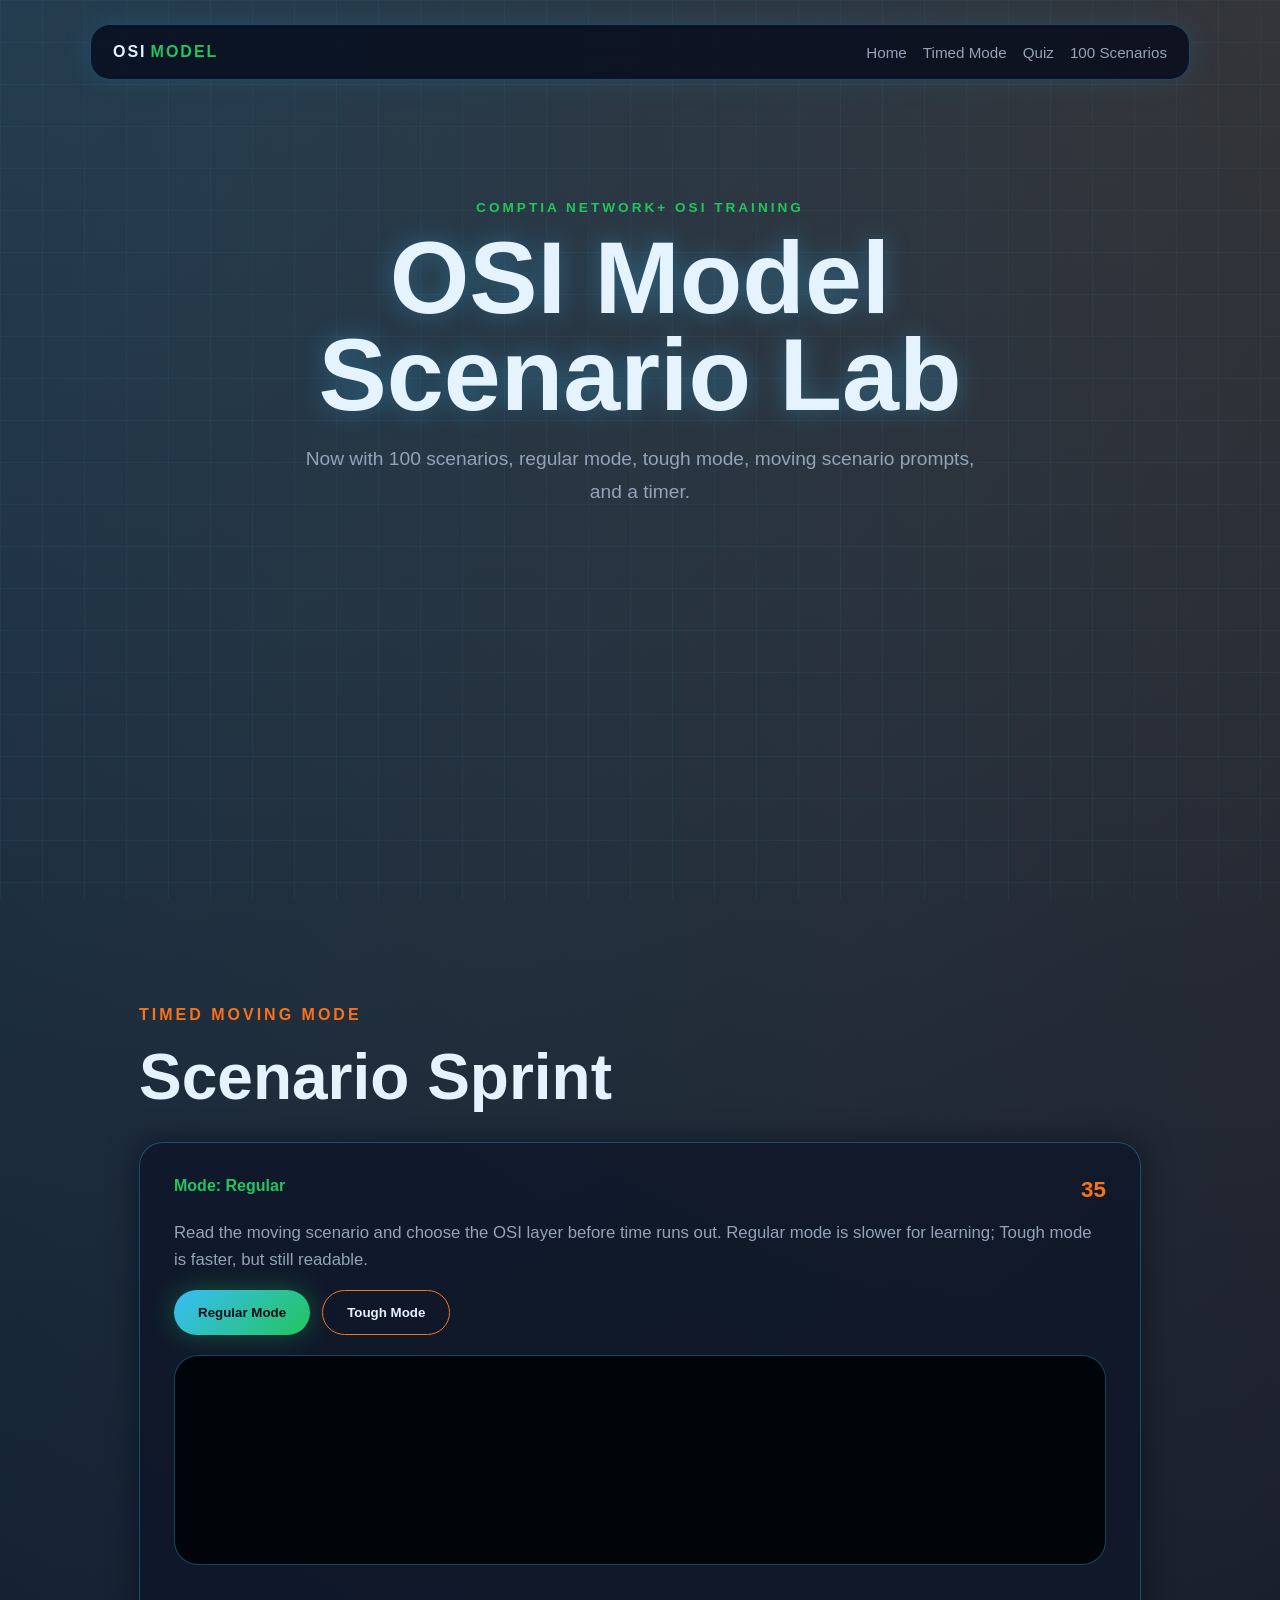
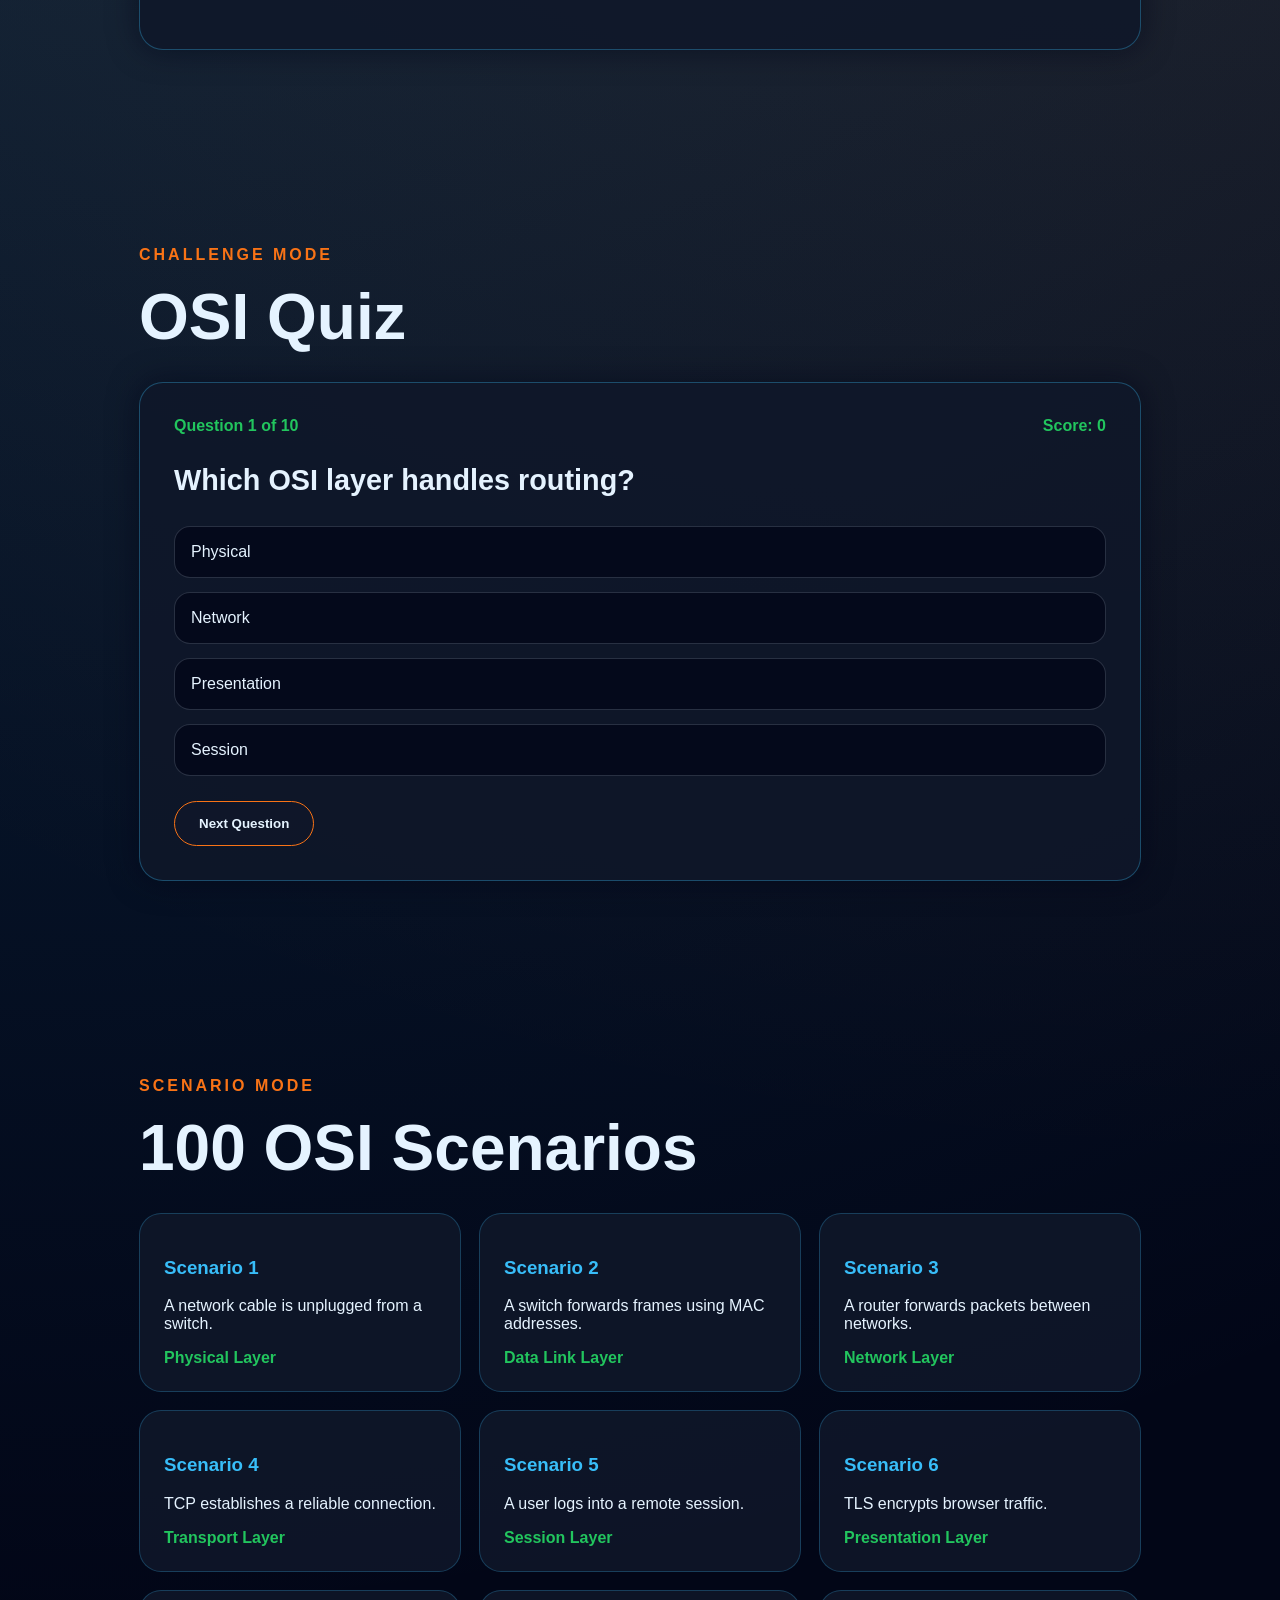
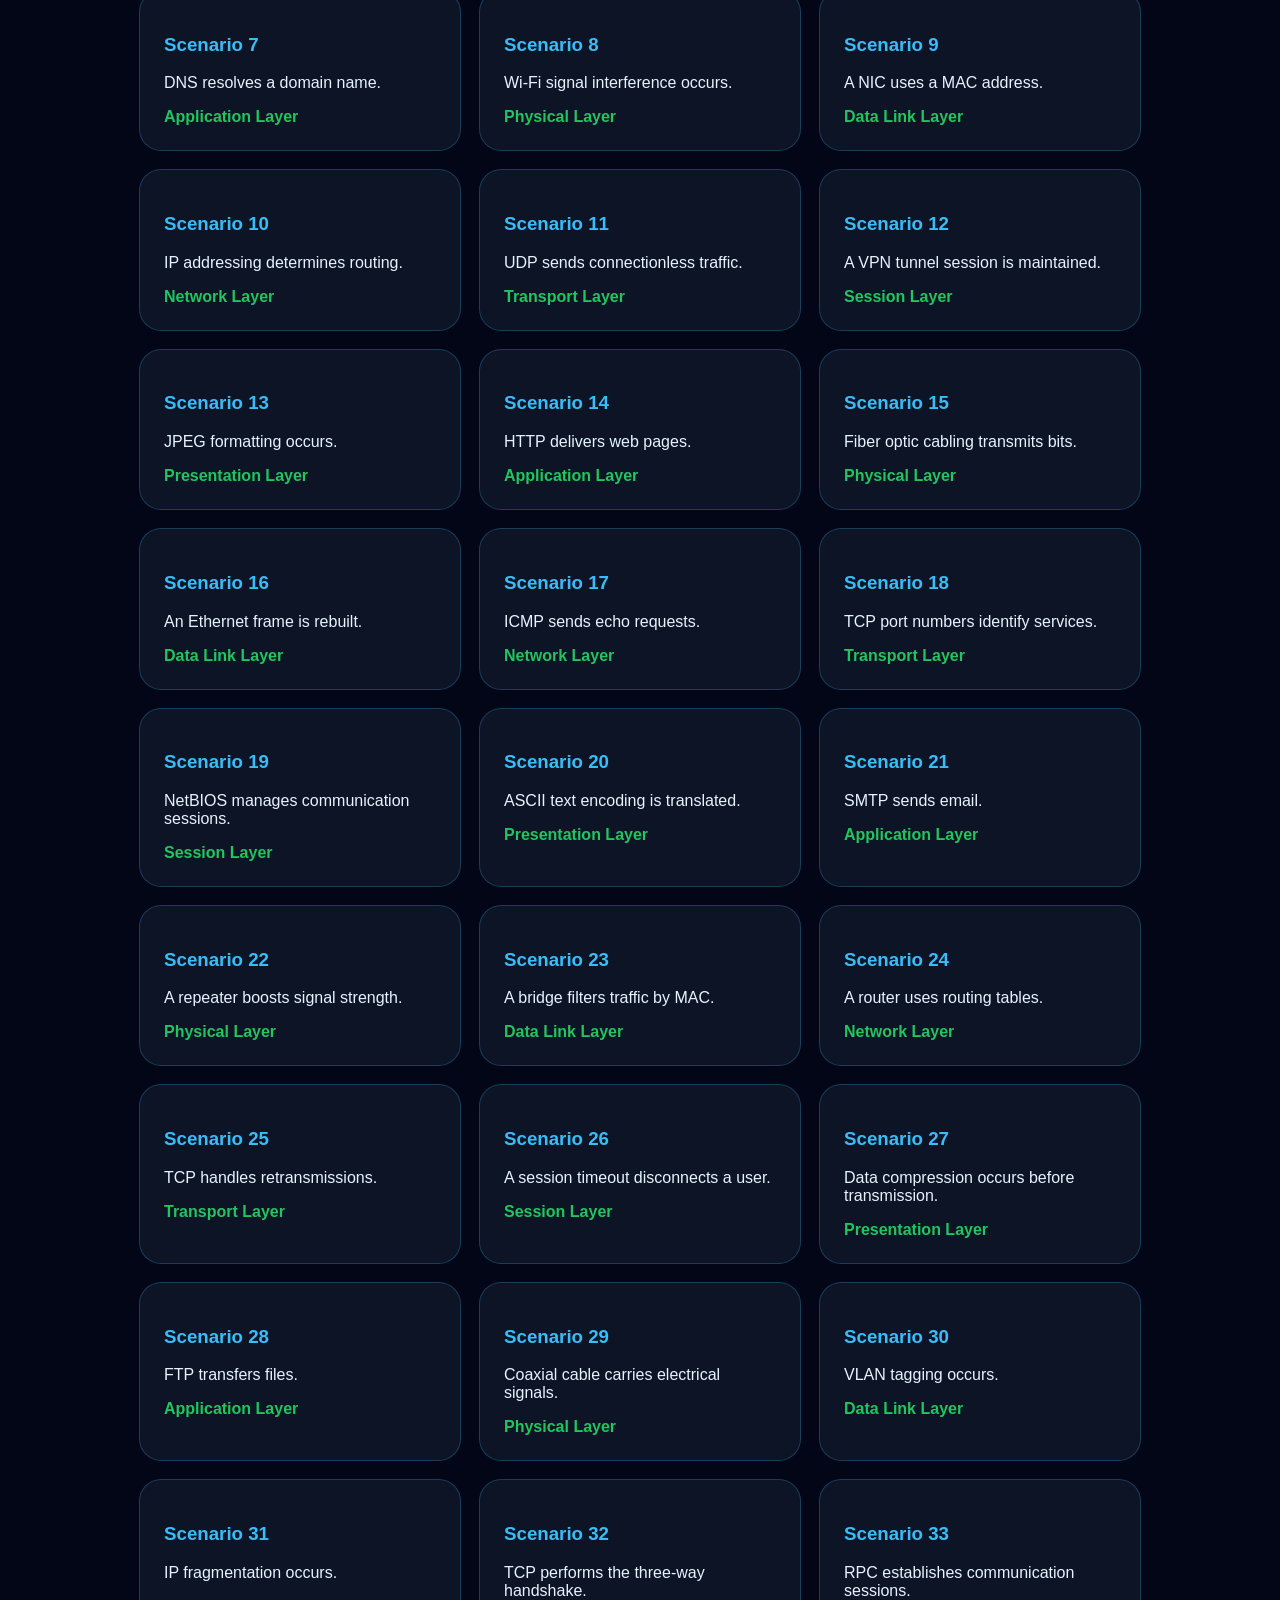
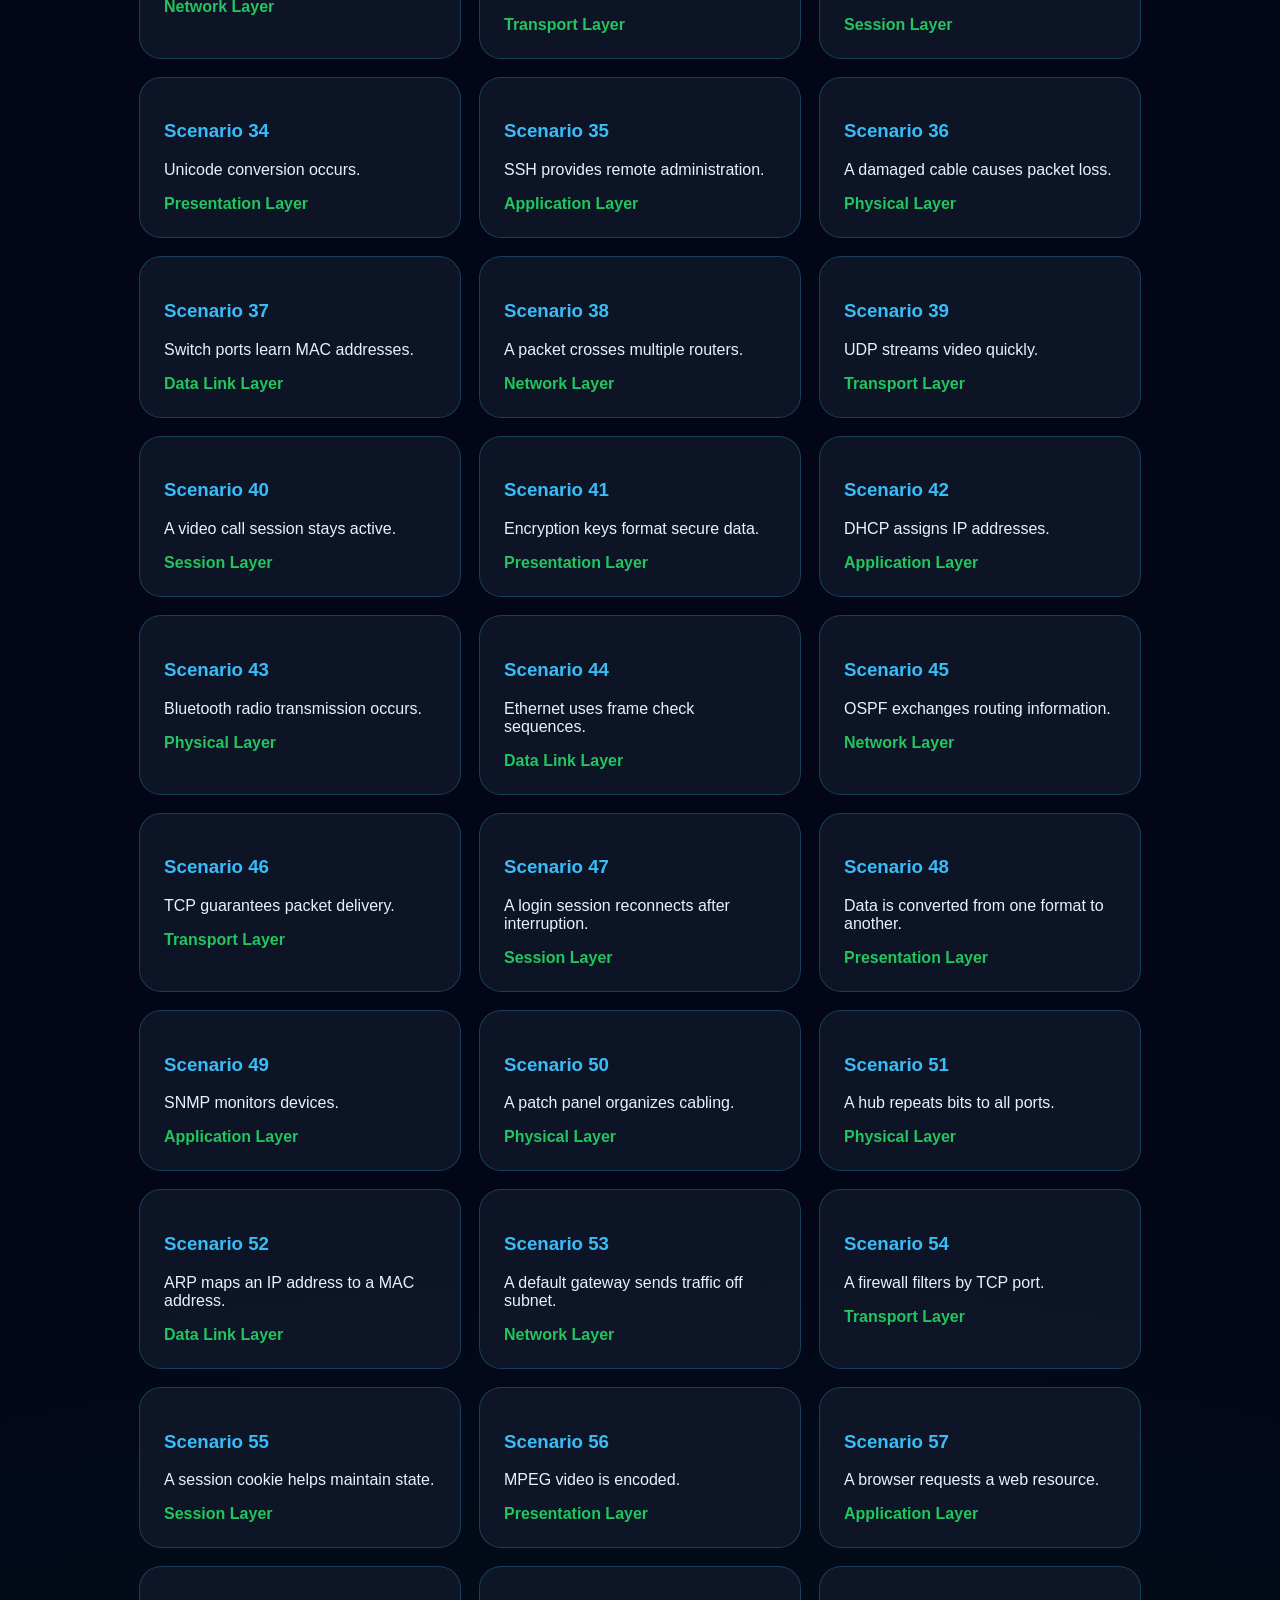
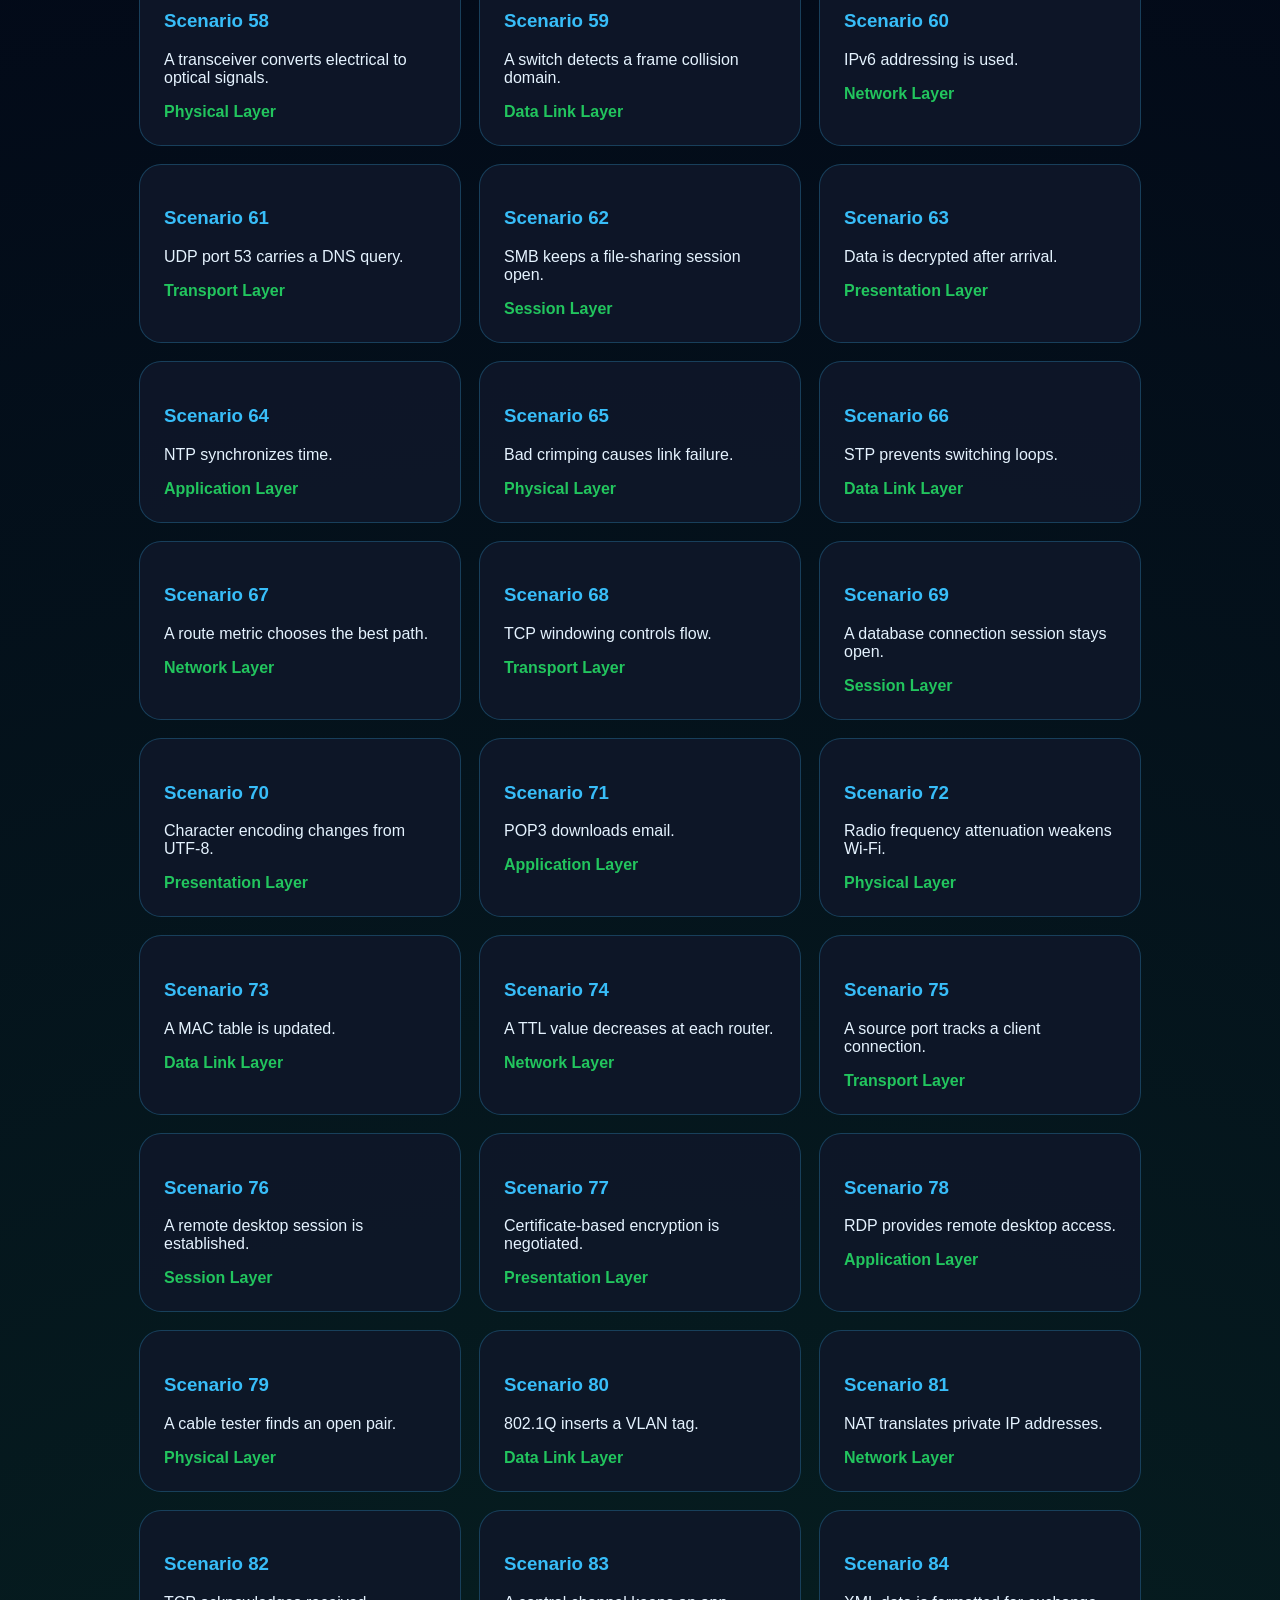
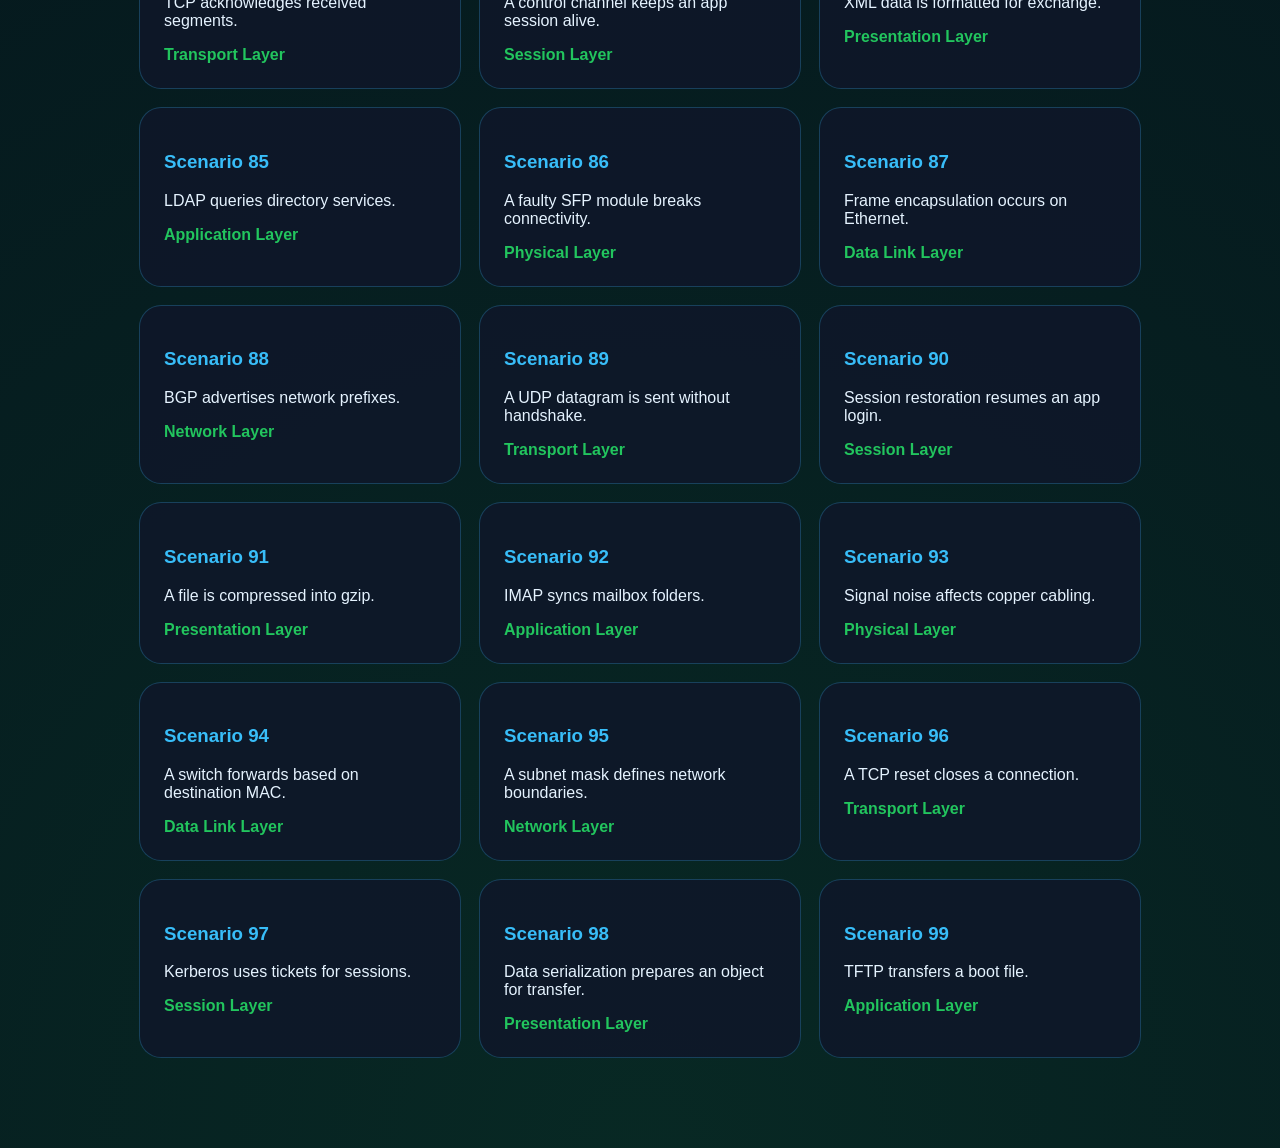
==== commit b7a18f59: "Tune OSI scenario sprint speeds" ====
--- a/osi.html
+++ b/osi.html
@@ -6,13 +6,13 @@
 <title>OSI Model Lab</title>
 <link rel="stylesheet" href="style.css">
 <style>
-.scenario-grid{display:grid;grid-template-columns:repeat(auto-fit,minmax(280px,1fr));gap:18px}.scenario-card{padding:24px;background:rgba(15,23,42,.88);border:1px solid rgba(56,189,248,.25);border-radius:22px}.scenario-card h3{color:#38bdf8}.layer{margin-top:14px;color:#22c55e;font-weight:800}.arena{position:relative;height:210px;overflow:hidden;border:1px solid rgba(56,189,248,.35);border-radius:24px;background:#010409;margin:20px 0}.runner{position:absolute;top:65px;left:100%;min-width:520px;padding:22px;background:rgba(15,23,42,.96);border:1px solid #f97316;border-radius:18px;color:#e5f3ff;font-weight:800}.move-regular{animation:move 12s linear forwards}.move-tough{animation:move 4s linear forwards}@keyframes move{from{left:100%}to{left:-650px}}.mode-buttons{display:flex;gap:12px;flex-wrap:wrap;margin:16px 0}.timer{color:#f97316;font-size:1.4rem;font-weight:900}
+.scenario-grid{display:grid;grid-template-columns:repeat(auto-fit,minmax(280px,1fr));gap:18px}.scenario-card{padding:24px;background:rgba(15,23,42,.88);border:1px solid rgba(56,189,248,.25);border-radius:22px}.scenario-card h3{color:#38bdf8}.layer{margin-top:14px;color:#22c55e;font-weight:800}.arena{position:relative;height:210px;overflow:hidden;border:1px solid rgba(56,189,248,.35);border-radius:24px;background:#010409;margin:20px 0}.runner{position:absolute;top:65px;left:100%;min-width:520px;padding:22px;background:rgba(15,23,42,.96);border:1px solid #f97316;border-radius:18px;color:#e5f3ff;font-weight:800}.move-regular{animation:move 16s linear forwards}.move-tough{animation:move 9s linear forwards}@keyframes move{from{left:100%}to{left:-650px}}.mode-buttons{display:flex;gap:12px;flex-wrap:wrap;margin:16px 0}.timer{color:#f97316;font-size:1.4rem;font-weight:900}
 </style>
 </head>
 <body>
 <div class="bg-grid"></div><header class="hero"><nav class="nav"><div class="logo">OSI<span>MODEL</span></div><div class="nav-links"><a href="index.html">Home</a><a href="#challenge">Timed Mode</a><a href="#quiz">Quiz</a><a href="#scenarios">100 Scenarios</a></div></nav><section class="hero-content"><p class="eyebrow">CompTIA Network+ OSI Training</p><h1>OSI Model Scenario Lab</h1><p class="subtitle">Now with 100 scenarios, regular mode, tough mode, moving scenario prompts, and a timer.</p></section></header>
 <main>
-<section class="section" id="challenge"><div class="section-title"><p>Timed Moving Mode</p><h2>Scenario Sprint</h2></div><div class="quiz-box"><div class="quiz-header"><span id="modeLabel">Mode: Regular</span><span class="timer" id="timer">30</span></div><p class="feedback">Read the moving scenario and choose the OSI layer before time runs out. Tough mode moves 3x faster.</p><div class="mode-buttons"><button class="btn primary" onclick="startChallenge('regular')">Regular Mode</button><button class="btn secondary" onclick="startChallenge('tough')">Tough Mode x3</button></div><div class="arena"><div id="runner" class="runner">Press a mode to begin.</div></div><div id="layerChoices" class="answers"></div><p id="challengeFeedback" class="feedback"></p></div></section>
+<section class="section" id="challenge"><div class="section-title"><p>Timed Moving Mode</p><h2>Scenario Sprint</h2></div><div class="quiz-box"><div class="quiz-header"><span id="modeLabel">Mode: Regular</span><span class="timer" id="timer">35</span></div><p class="feedback">Read the moving scenario and choose the OSI layer before time runs out. Regular mode is slower for learning; Tough mode is faster, but still readable.</p><div class="mode-buttons"><button class="btn primary" onclick="startChallenge('regular')">Regular Mode</button><button class="btn secondary" onclick="startChallenge('tough')">Tough Mode</button></div><div class="arena"><div id="runner" class="runner">Press a mode to begin.</div></div><div id="layerChoices" class="answers"></div><p id="challengeFeedback" class="feedback"></p></div></section>
 <section class="section" id="quiz"><div class="section-title"><p>Challenge Mode</p><h2>OSI Quiz</h2></div><div class="quiz-box"><div class="quiz-header"><span id="osiCount">Question 1 of 10</span><span id="osiScore">Score: 0</span></div><h3 id="osiQuestion"></h3><div id="osiAnswers" class="answers"></div><p id="osiFeedback" class="feedback"></p><button class="btn secondary" onclick="nextOSIQuestion()">Next Question</button></div></section>
 <section class="section" id="scenarios"><div class="section-title"><p>Scenario Mode</p><h2>100 OSI Scenarios</h2></div><div class="scenario-grid" id="scenarioGrid"></div></section>
 </main>
@@ -20,8 +20,8 @@
 const base=[['A network cable is unplugged from a switch.','Physical Layer'],['A switch forwards frames using MAC addresses.','Data Link Layer'],['A router forwards packets between networks.','Network Layer'],['TCP establishes a reliable connection.','Transport Layer'],['A user logs into a remote session.','Session Layer'],['TLS encrypts browser traffic.','Presentation Layer'],['DNS resolves a domain name.','Application Layer'],['Wi-Fi signal interference occurs.','Physical Layer'],['A NIC uses a MAC address.','Data Link Layer'],['IP addressing determines routing.','Network Layer'],['UDP sends connectionless traffic.','Transport Layer'],['A VPN tunnel session is maintained.','Session Layer'],['JPEG formatting occurs.','Presentation Layer'],['HTTP delivers web pages.','Application Layer'],['Fiber optic cabling transmits bits.','Physical Layer'],['An Ethernet frame is rebuilt.','Data Link Layer'],['ICMP sends echo requests.','Network Layer'],['TCP port numbers identify services.','Transport Layer'],['NetBIOS manages communication sessions.','Session Layer'],['ASCII text encoding is translated.','Presentation Layer'],['SMTP sends email.','Application Layer'],['A repeater boosts signal strength.','Physical Layer'],['A bridge filters traffic by MAC.','Data Link Layer'],['A router uses routing tables.','Network Layer'],['TCP handles retransmissions.','Transport Layer'],['A session timeout disconnects a user.','Session Layer'],['Data compression occurs before transmission.','Presentation Layer'],['FTP transfers files.','Application Layer'],['Coaxial cable carries electrical signals.','Physical Layer'],['VLAN tagging occurs.','Data Link Layer'],['IP fragmentation occurs.','Network Layer'],['TCP performs the three-way handshake.','Transport Layer'],['RPC establishes communication sessions.','Session Layer'],['Unicode conversion occurs.','Presentation Layer'],['SSH provides remote administration.','Application Layer'],['A damaged cable causes packet loss.','Physical Layer'],['Switch ports learn MAC addresses.','Data Link Layer'],['A packet crosses multiple routers.','Network Layer'],['UDP streams video quickly.','Transport Layer'],['A video call session stays active.','Session Layer'],['Encryption keys format secure data.','Presentation Layer'],['DHCP assigns IP addresses.','Application Layer'],['Bluetooth radio transmission occurs.','Physical Layer'],['Ethernet uses frame check sequences.','Data Link Layer'],['OSPF exchanges routing information.','Network Layer'],['TCP guarantees packet delivery.','Transport Layer'],['A login session reconnects after interruption.','Session Layer'],['Data is converted from one format to another.','Presentation Layer'],['SNMP monitors devices.','Application Layer'],['A patch panel organizes cabling.','Physical Layer'],['A hub repeats bits to all ports.','Physical Layer'],['ARP maps an IP address to a MAC address.','Data Link Layer'],['A default gateway sends traffic off subnet.','Network Layer'],['A firewall filters by TCP port.','Transport Layer'],['A session cookie helps maintain state.','Session Layer'],['MPEG video is encoded.','Presentation Layer'],['A browser requests a web resource.','Application Layer'],['A transceiver converts electrical to optical signals.','Physical Layer'],['A switch detects a frame collision domain.','Data Link Layer'],['IPv6 addressing is used.','Network Layer'],['UDP port 53 carries a DNS query.','Transport Layer'],['SMB keeps a file-sharing session open.','Session Layer'],['Data is decrypted after arrival.','Presentation Layer'],['NTP synchronizes time.','Application Layer'],['Bad crimping causes link failure.','Physical Layer'],['STP prevents switching loops.','Data Link Layer'],['A route metric chooses the best path.','Network Layer'],['TCP windowing controls flow.','Transport Layer'],['A database connection session stays open.','Session Layer'],['Character encoding changes from UTF-8.','Presentation Layer'],['POP3 downloads email.','Application Layer'],['Radio frequency attenuation weakens Wi-Fi.','Physical Layer'],['A MAC table is updated.','Data Link Layer'],['A TTL value decreases at each router.','Network Layer'],['A source port tracks a client connection.','Transport Layer'],['A remote desktop session is established.','Session Layer'],['Certificate-based encryption is negotiated.','Presentation Layer'],['RDP provides remote desktop access.','Application Layer'],['A cable tester finds an open pair.','Physical Layer'],['802.1Q inserts a VLAN tag.','Data Link Layer'],['NAT translates private IP addresses.','Network Layer'],['TCP acknowledges received segments.','Transport Layer'],['A control channel keeps an app session alive.','Session Layer'],['XML data is formatted for exchange.','Presentation Layer'],['LDAP queries directory services.','Application Layer'],['A faulty SFP module breaks connectivity.','Physical Layer'],['Frame encapsulation occurs on Ethernet.','Data Link Layer'],['BGP advertises network prefixes.','Network Layer'],['A UDP datagram is sent without handshake.','Transport Layer'],['Session restoration resumes an app login.','Session Layer'],['A file is compressed into gzip.','Presentation Layer'],['IMAP syncs mailbox folders.','Application Layer'],['Signal noise affects copper cabling.','Physical Layer'],['A switch forwards based on destination MAC.','Data Link Layer'],['A subnet mask defines network boundaries.','Network Layer'],['A TCP reset closes a connection.','Transport Layer'],['Kerberos uses tickets for sessions.','Session Layer'],['Data serialization prepares an object for transfer.','Presentation Layer'],['TFTP transfers a boot file.','Application Layer']];
 const scenarios=base;
 const grid=document.getElementById('scenarioGrid');scenarios.forEach((s,i)=>{const c=document.createElement('div');c.className='scenario-card';c.innerHTML=`<h3>Scenario ${i+1}</h3><p>${s[0]}</p><div class="layer">${s[1]}</div>`;grid.appendChild(c);});
-const layers=['Physical Layer','Data Link Layer','Network Layer','Transport Layer','Session Layer','Presentation Layer','Application Layer'];let challengeIndex=0,correctLayer='',time=30,timerId=null;
-function startChallenge(mode){clearInterval(timerId);time=mode==='tough'?20:30;document.getElementById('modeLabel').textContent=mode==='tough'?'Mode: Tough x3':'Mode: Regular';loadChallenge(mode);timerId=setInterval(()=>{time--;document.getElementById('timer').textContent=time;if(time<=0){document.getElementById('challengeFeedback').textContent='Time expired. Restart a mode to try again.';clearInterval(timerId)}},1000)}
+const layers=['Physical Layer','Data Link Layer','Network Layer','Transport Layer','Session Layer','Presentation Layer','Application Layer'];let challengeIndex=0,correctLayer='',time=35,timerId=null;
+function startChallenge(mode){clearInterval(timerId);time=mode==='tough'?25:35;document.getElementById('modeLabel').textContent=mode==='tough'?'Mode: Tough':'Mode: Regular';loadChallenge(mode);timerId=setInterval(()=>{time--;document.getElementById('timer').textContent=time;if(time<=0){document.getElementById('challengeFeedback').textContent='Time expired. Restart a mode to try again.';clearInterval(timerId)}},1000)}
 function loadChallenge(mode){const s=scenarios[challengeIndex%scenarios.length];correctLayer=s[1];const r=document.getElementById('runner');r.className='runner '+(mode==='tough'?'move-tough':'move-regular');r.textContent=s[0];r.style.animation='none';void r.offsetWidth;r.style.animation='';document.getElementById('timer').textContent=time;const box=document.getElementById('layerChoices');box.innerHTML='';layers.forEach(l=>{const b=document.createElement('button');b.className='answer-btn';b.textContent=l;b.onclick=()=>answerChallenge(l,mode);box.appendChild(b);});}
 function answerChallenge(layer,mode){if(layer===correctLayer){document.getElementById('challengeFeedback').textContent='Correct. Next scenario loaded.';challengeIndex++;loadChallenge(mode)}else{document.getElementById('challengeFeedback').textContent='Incorrect. Correct answer: '+correctLayer;}}
 const quizData=[{q:'Which OSI layer handles routing?',a:['Physical','Network','Presentation','Session'],c:'Network'},{q:'Which layer uses MAC addresses?',a:['Data Link','Application','Transport','Presentation'],c:'Data Link'},{q:'Which layer encrypts data?',a:['Physical','Presentation','Transport','Network'],c:'Presentation'},{q:'Which layer handles HTTP?',a:['Application','Session','Network','Data Link'],c:'Application'},{q:'Which layer establishes reliable delivery?',a:['Physical','Transport','Session','Data Link'],c:'Transport'},{q:'Which layer handles signals and cabling?',a:['Physical','Application','Session','Transport'],c:'Physical'},{q:'Which device mainly operates at Layer 3?',a:['Switch','Hub','Router','Repeater'],c:'Router'},{q:'Which protocol is connectionless?',a:['TCP','UDP','SSH','HTTPS'],c:'UDP'},{q:'Which layer manages communication sessions?',a:['Session','Transport','Physical','Data Link'],c:'Session'},{q:'Which layer formats and compresses data?',a:['Presentation','Application','Transport','Network'],c:'Presentation'}];let current=0,score=0;function loadOSIQuestion(){const q=quizData[current];document.getElementById('osiQuestion').textContent=q.q;document.getElementById('osiCount').textContent=`Question ${current+1} of ${quizData.length}`;const answers=document.getElementById('osiAnswers');answers.innerHTML='';q.a.forEach(answer=>{const btn=document.createElement('button');btn.className='answer-btn';btn.textContent=answer;btn.onclick=()=>checkOSI(answer,btn);answers.appendChild(btn);});}function checkOSI(answer,btn){const q=quizData[current];document.querySelectorAll('#osiAnswers .answer-btn').forEach(b=>b.disabled=true);if(answer===q.c){btn.classList.add('correct');document.getElementById('osiFeedback').textContent='Correct!';score++;}else{btn.classList.add('wrong');document.getElementById('osiFeedback').textContent=`Incorrect. Correct answer: ${q.c}`;}document.getElementById('osiScore').textContent=`Score: ${score}`;}function nextOSIQuestion(){current++;if(current>=quizData.length){current=0;}document.getElementById('osiFeedback').textContent='';loadOSIQuestion();}loadOSIQuestion();
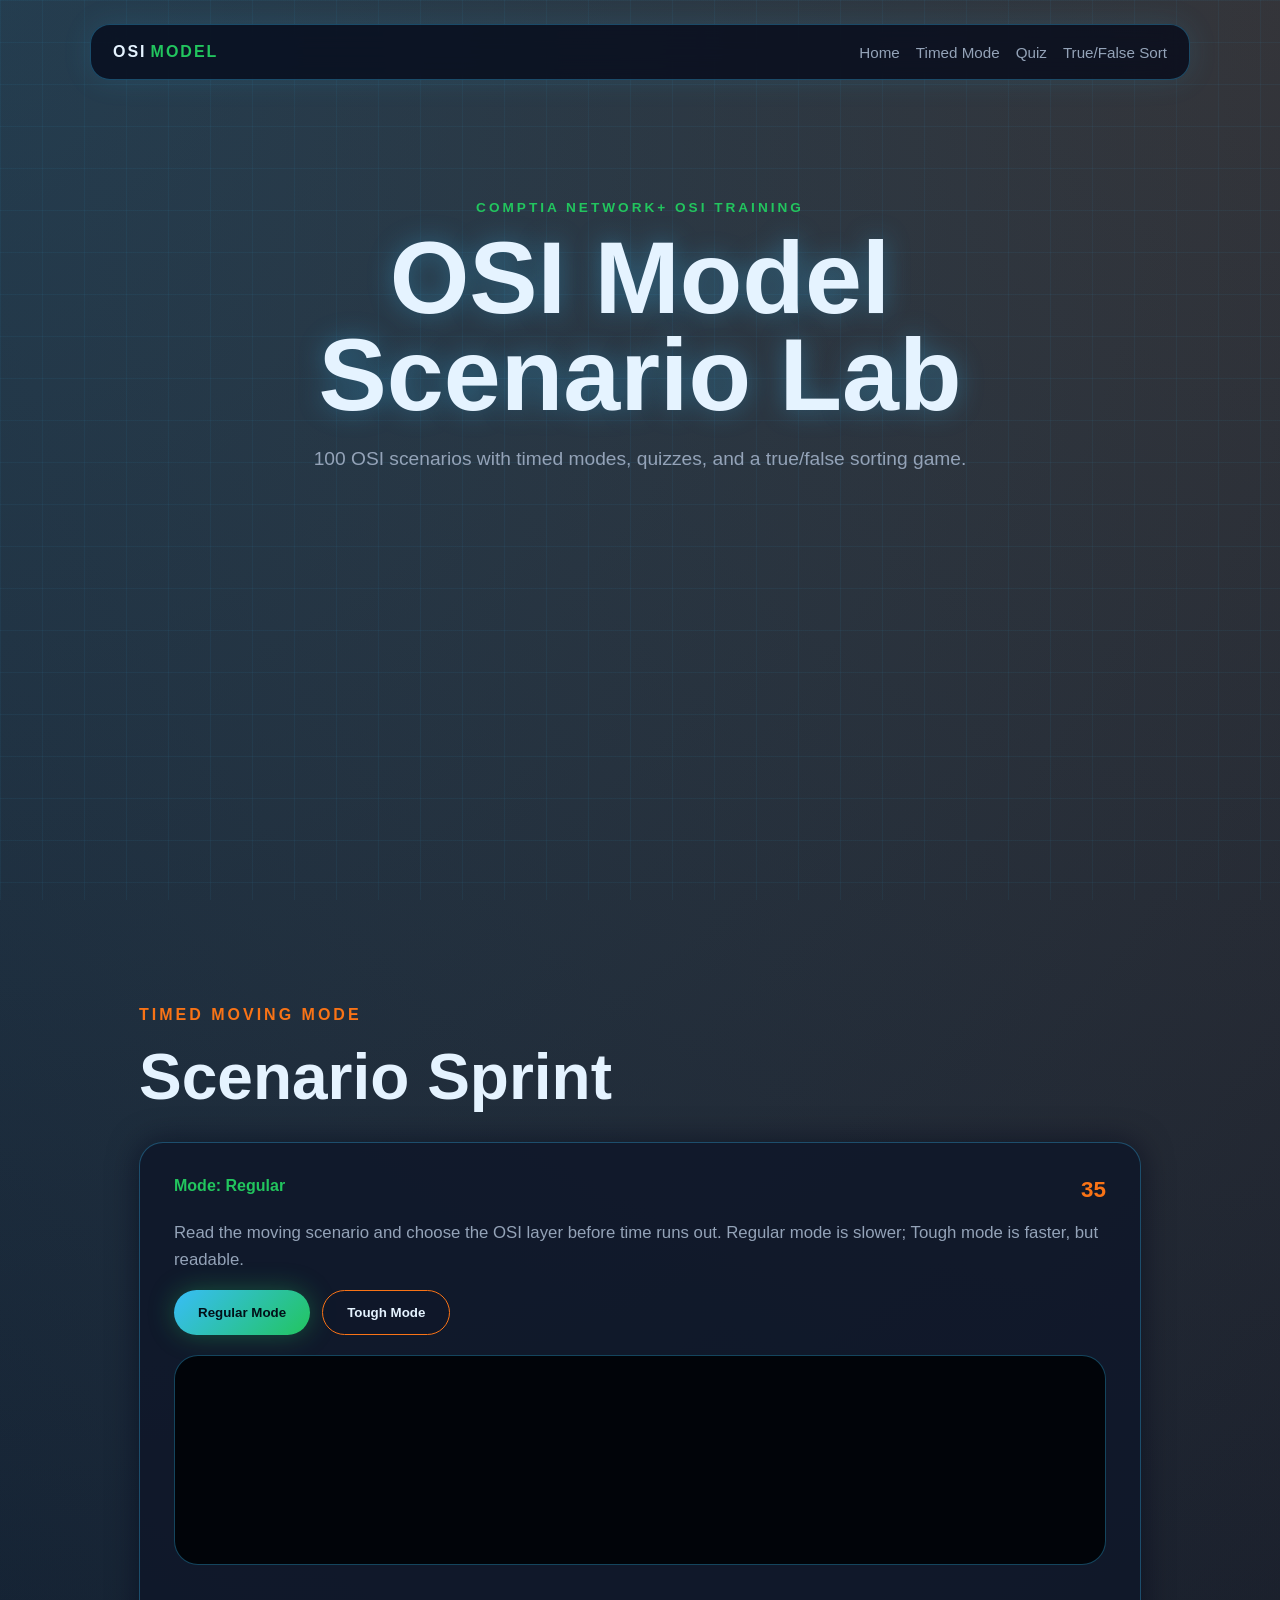
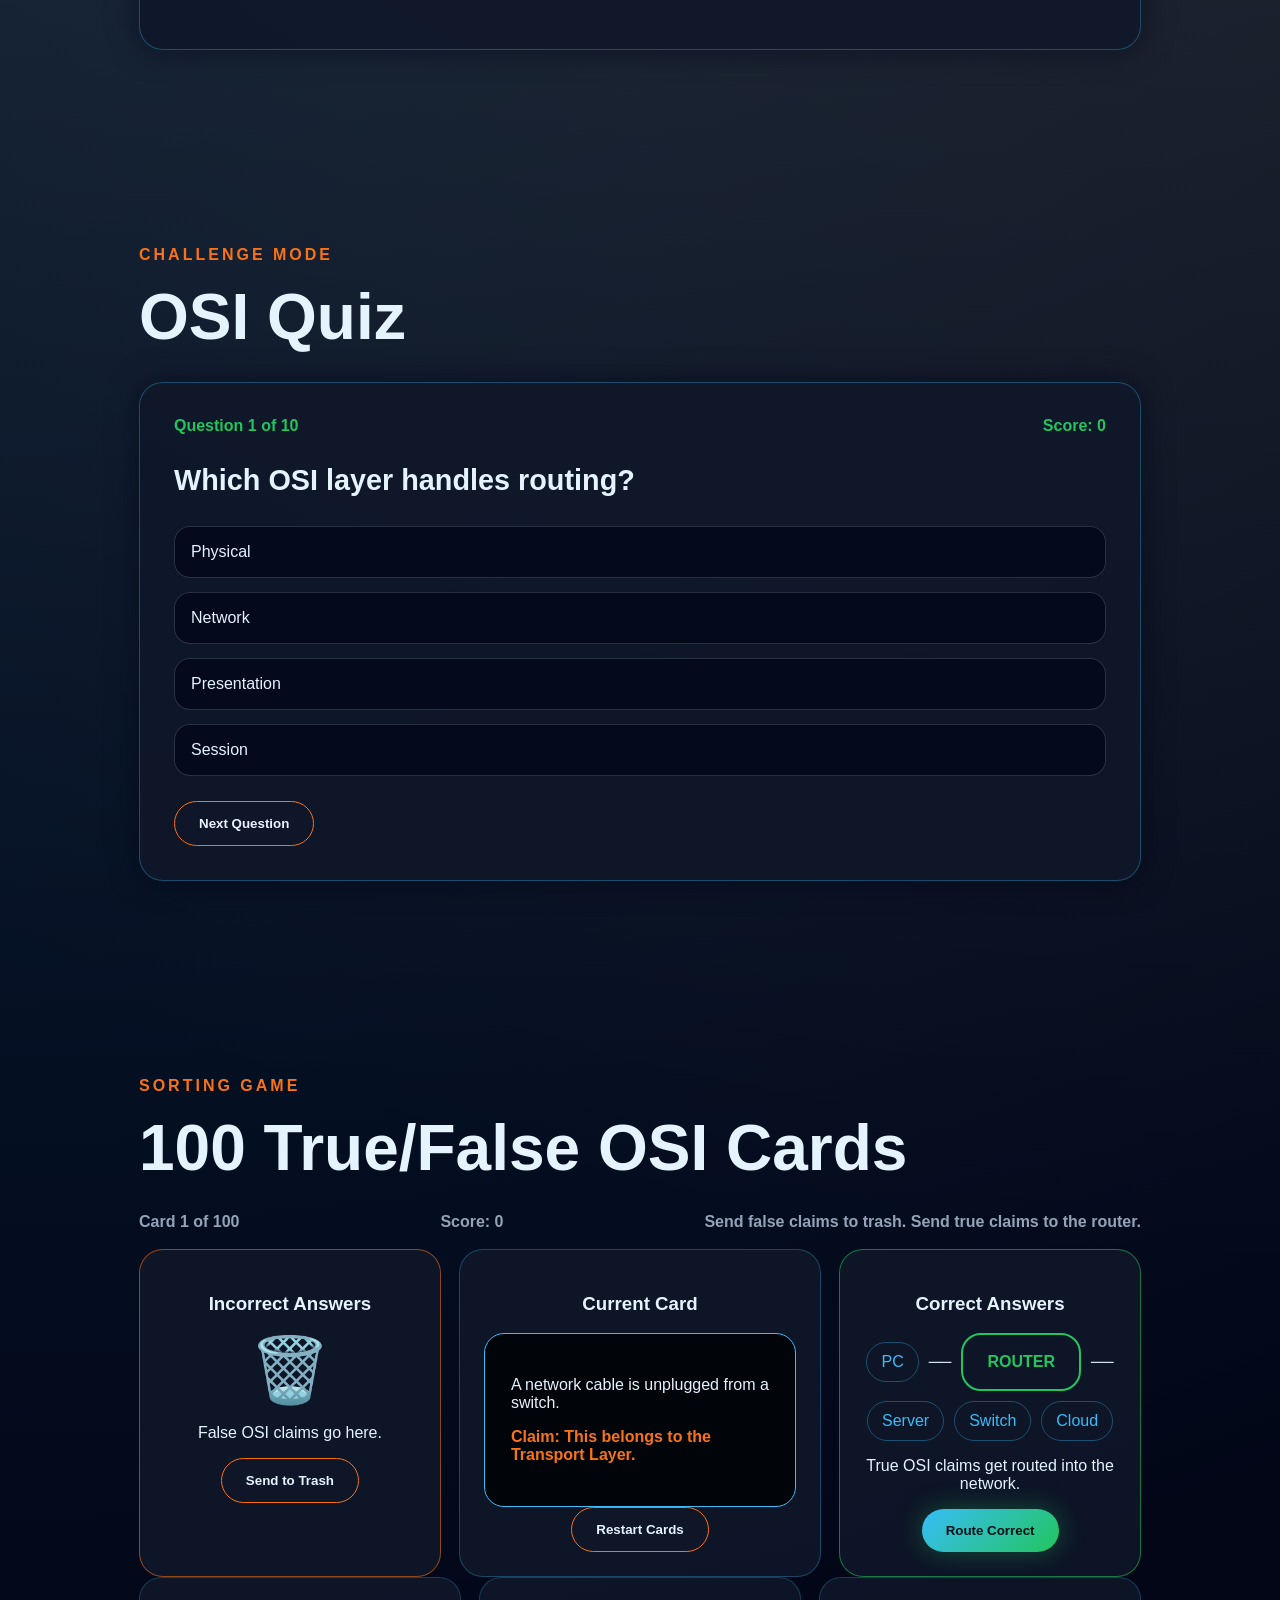
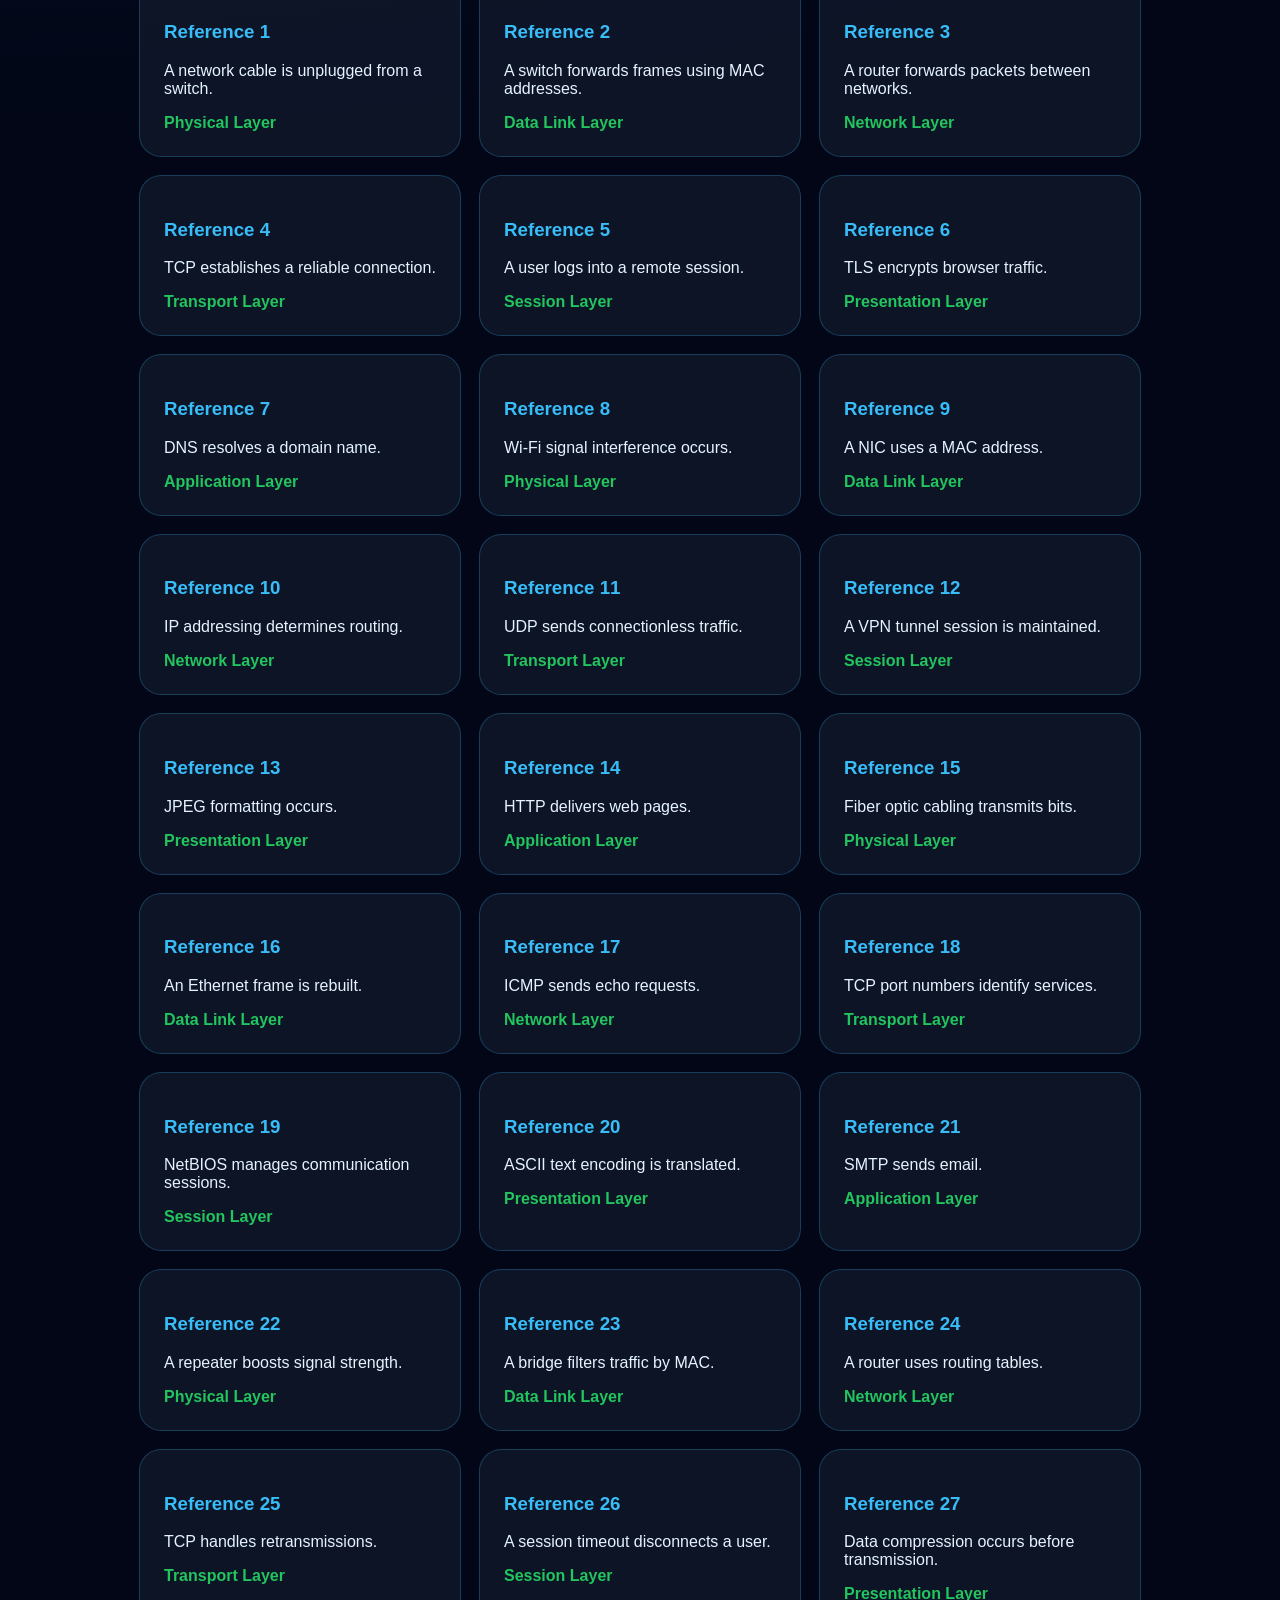
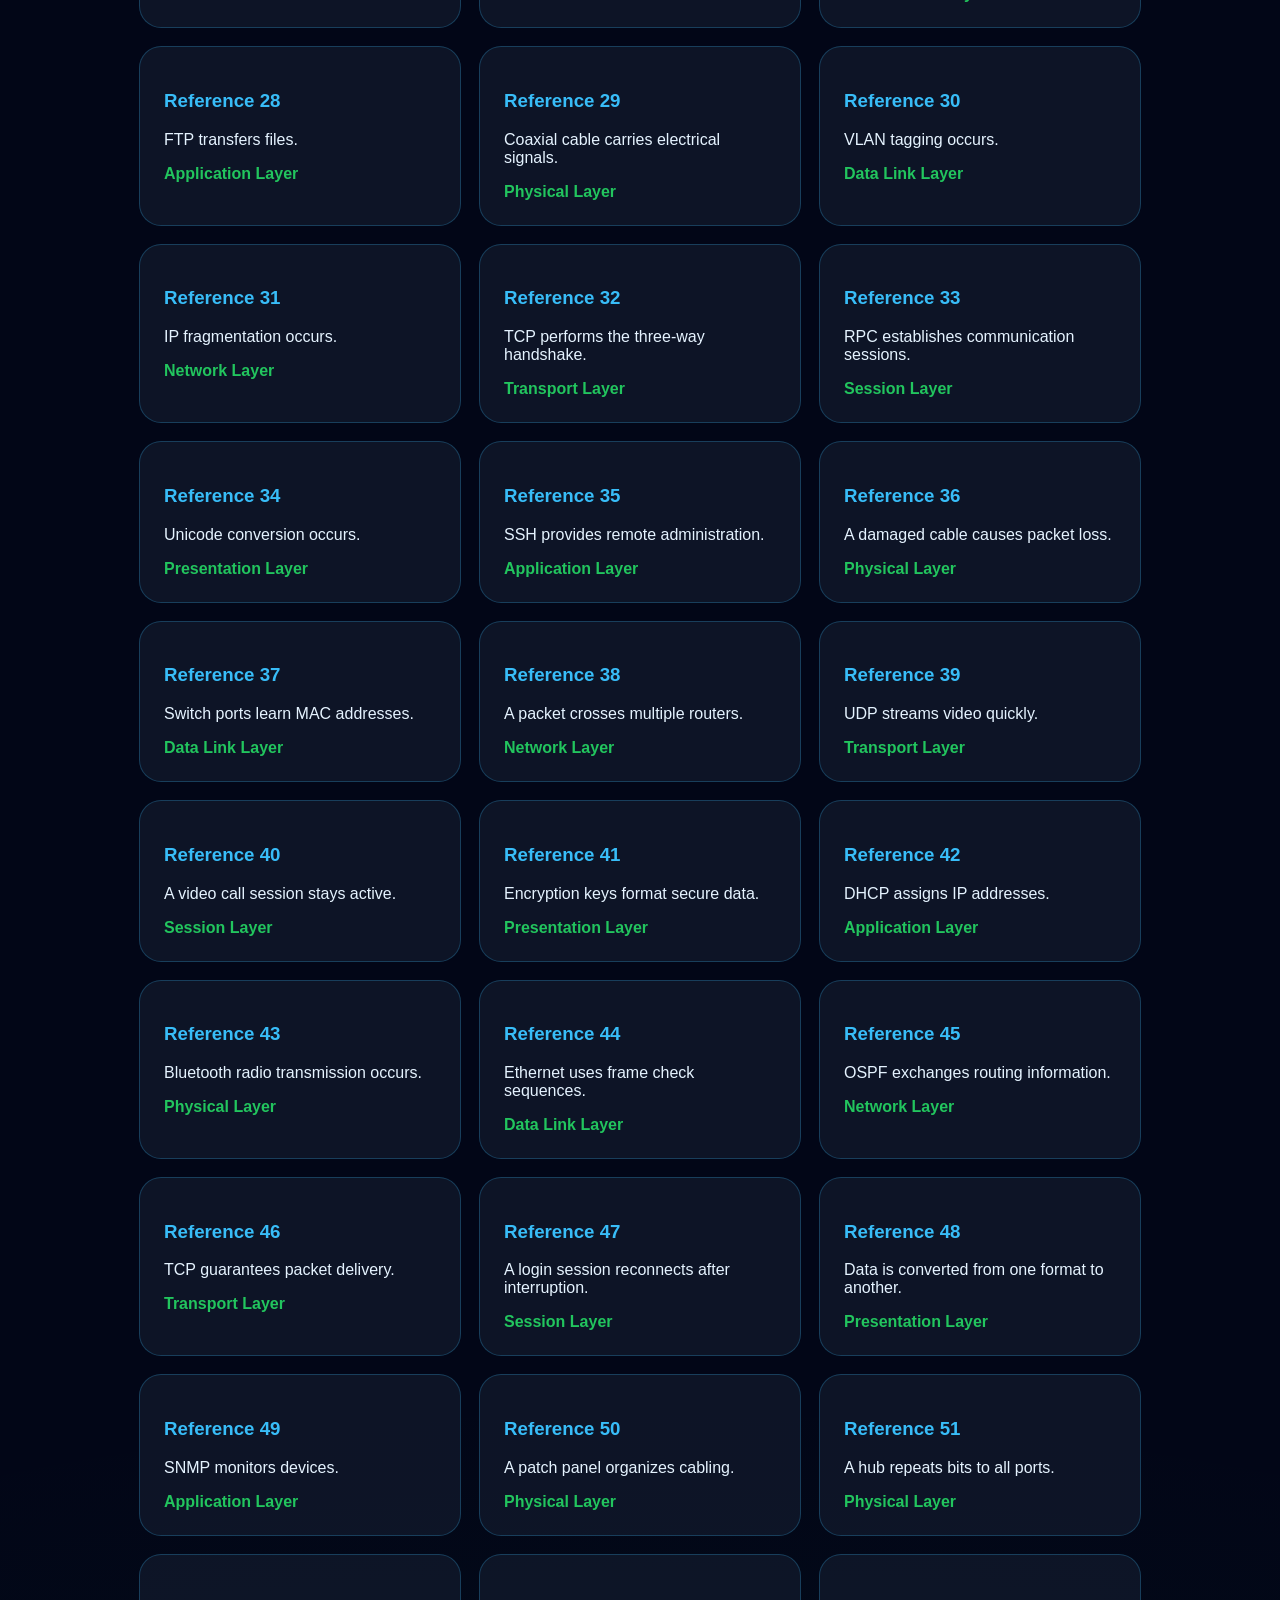
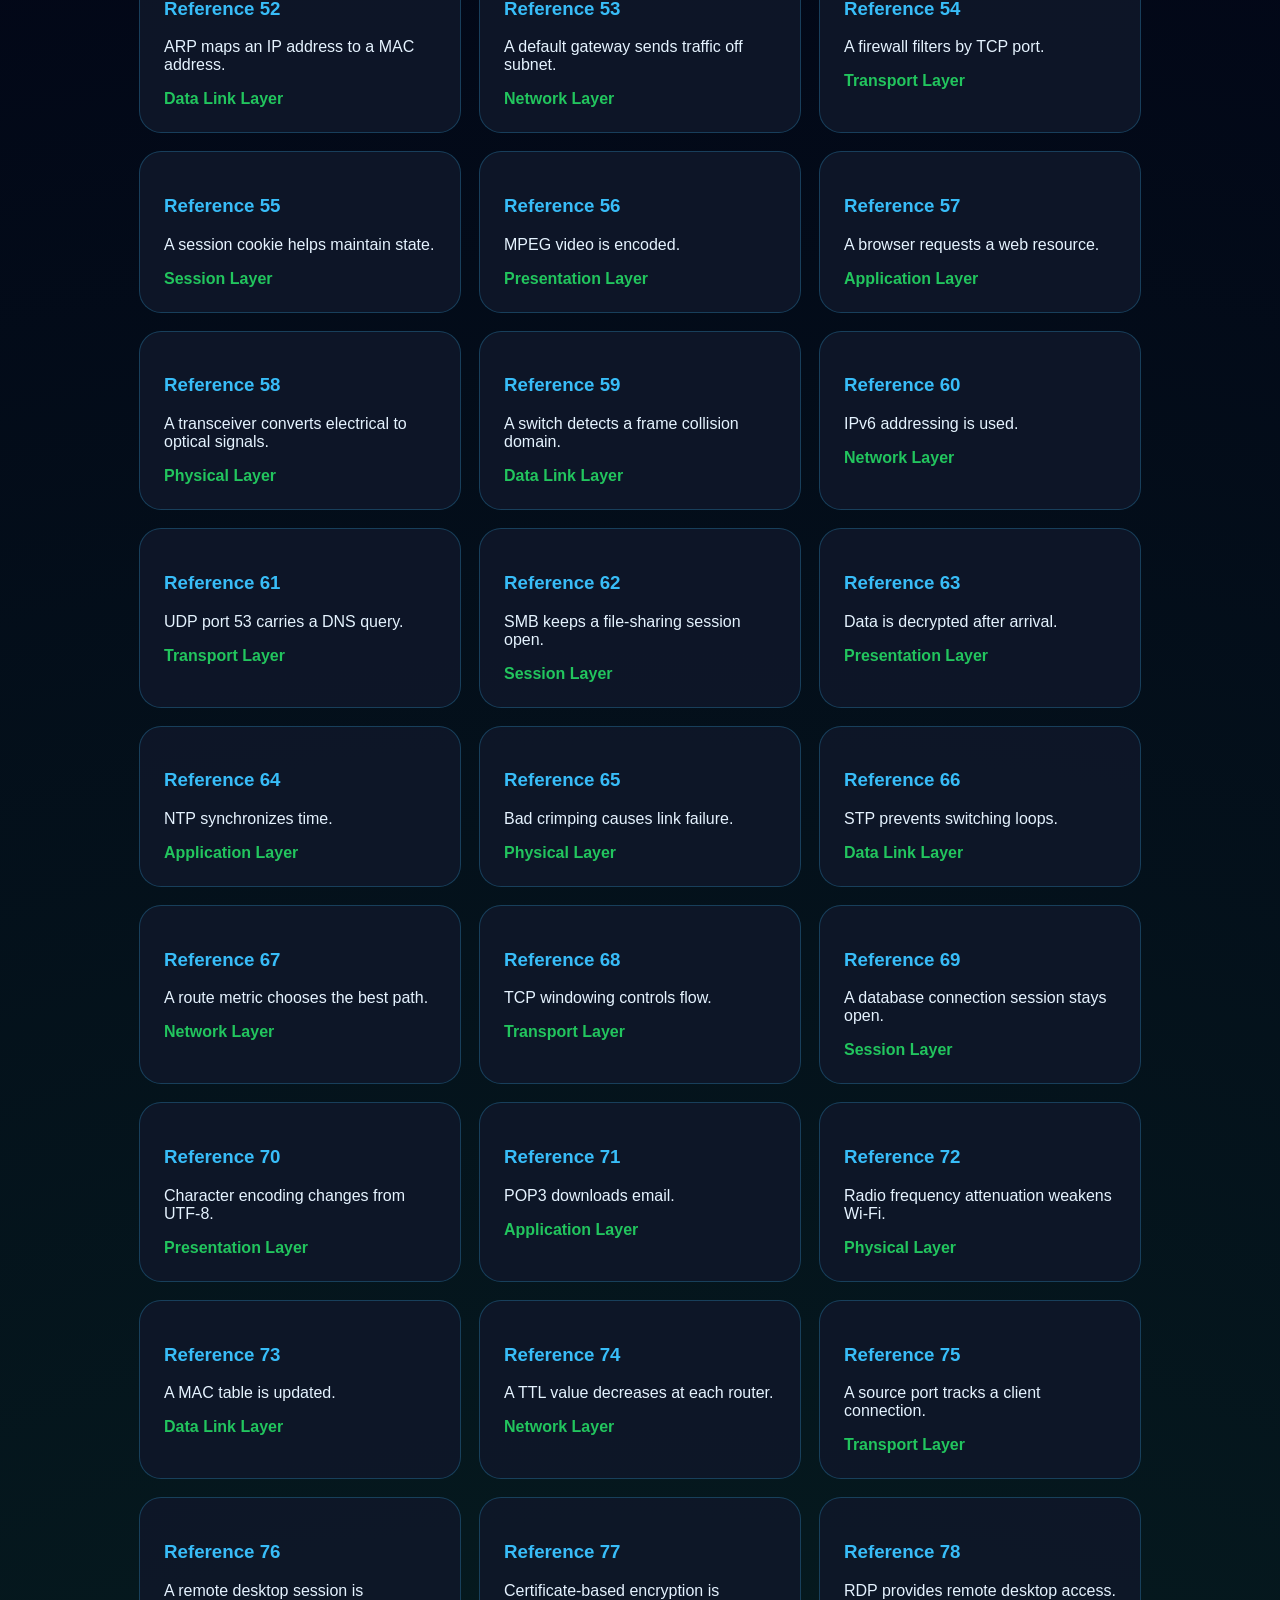
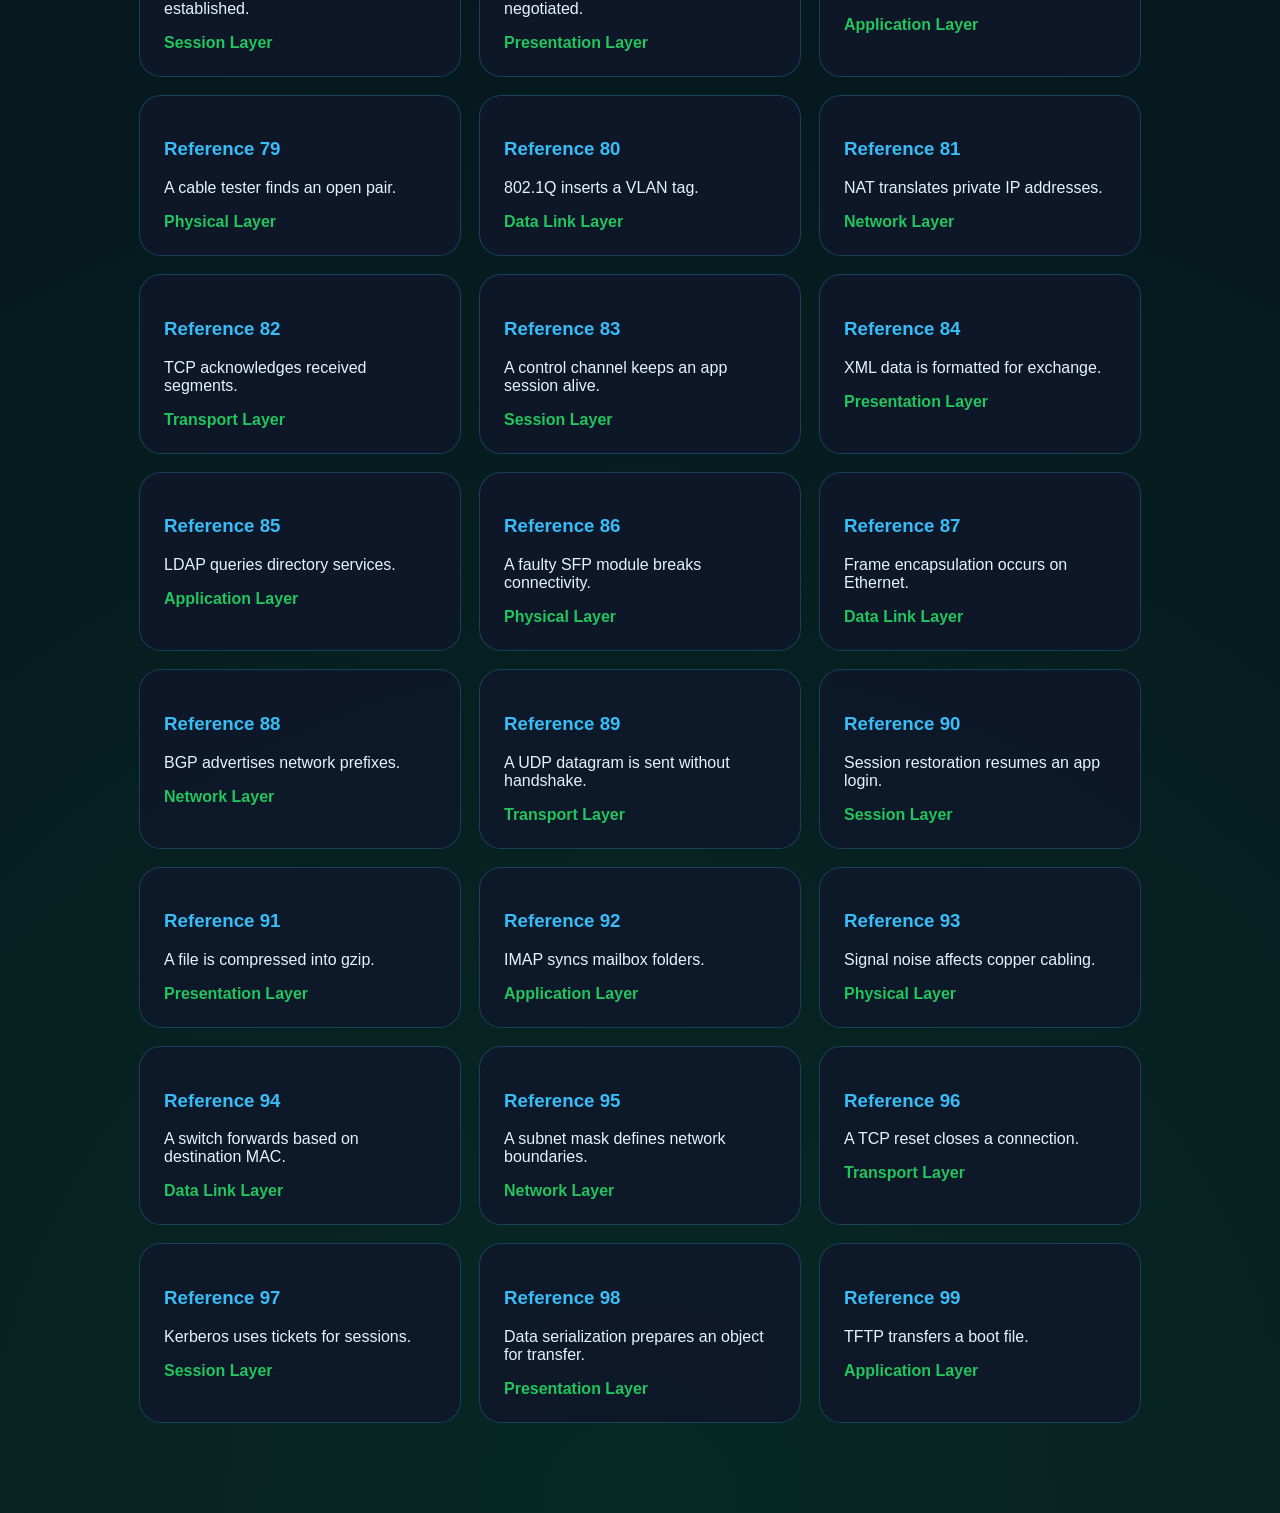
==== commit d4a1eb5c: "Convert OSI scenarios into true false sorting game" ====
--- a/osi.html
+++ b/osi.html
@@ -1,30 +1,19 @@
 <!DOCTYPE html>
 <html lang="en">
 <head>
-<meta charset="UTF-8">
-<meta name="viewport" content="width=device-width, initial-scale=1.0">
-<title>OSI Model Lab</title>
-<link rel="stylesheet" href="style.css">
+<meta charset="UTF-8"><meta name="viewport" content="width=device-width, initial-scale=1.0"><title>OSI Model Lab</title><link rel="stylesheet" href="style.css">
 <style>
-.scenario-grid{display:grid;grid-template-columns:repeat(auto-fit,minmax(280px,1fr));gap:18px}.scenario-card{padding:24px;background:rgba(15,23,42,.88);border:1px solid rgba(56,189,248,.25);border-radius:22px}.scenario-card h3{color:#38bdf8}.layer{margin-top:14px;color:#22c55e;font-weight:800}.arena{position:relative;height:210px;overflow:hidden;border:1px solid rgba(56,189,248,.35);border-radius:24px;background:#010409;margin:20px 0}.runner{position:absolute;top:65px;left:100%;min-width:520px;padding:22px;background:rgba(15,23,42,.96);border:1px solid #f97316;border-radius:18px;color:#e5f3ff;font-weight:800}.move-regular{animation:move 16s linear forwards}.move-tough{animation:move 9s linear forwards}@keyframes move{from{left:100%}to{left:-650px}}.mode-buttons{display:flex;gap:12px;flex-wrap:wrap;margin:16px 0}.timer{color:#f97316;font-size:1.4rem;font-weight:900}
-</style>
-</head>
-<body>
-<div class="bg-grid"></div><header class="hero"><nav class="nav"><div class="logo">OSI<span>MODEL</span></div><div class="nav-links"><a href="index.html">Home</a><a href="#challenge">Timed Mode</a><a href="#quiz">Quiz</a><a href="#scenarios">100 Scenarios</a></div></nav><section class="hero-content"><p class="eyebrow">CompTIA Network+ OSI Training</p><h1>OSI Model Scenario Lab</h1><p class="subtitle">Now with 100 scenarios, regular mode, tough mode, moving scenario prompts, and a timer.</p></section></header>
-<main>
-<section class="section" id="challenge"><div class="section-title"><p>Timed Moving Mode</p><h2>Scenario Sprint</h2></div><div class="quiz-box"><div class="quiz-header"><span id="modeLabel">Mode: Regular</span><span class="timer" id="timer">35</span></div><p class="feedback">Read the moving scenario and choose the OSI layer before time runs out. Regular mode is slower for learning; Tough mode is faster, but still readable.</p><div class="mode-buttons"><button class="btn primary" onclick="startChallenge('regular')">Regular Mode</button><button class="btn secondary" onclick="startChallenge('tough')">Tough Mode</button></div><div class="arena"><div id="runner" class="runner">Press a mode to begin.</div></div><div id="layerChoices" class="answers"></div><p id="challengeFeedback" class="feedback"></p></div></section>
+.scenario-grid{display:grid;grid-template-columns:repeat(auto-fit,minmax(280px,1fr));gap:18px}.scenario-card{padding:24px;background:rgba(15,23,42,.88);border:1px solid rgba(56,189,248,.25);border-radius:22px}.scenario-card h3{color:#38bdf8}.layer{margin-top:14px;color:#22c55e;font-weight:800}.arena{position:relative;height:210px;overflow:hidden;border:1px solid rgba(56,189,248,.35);border-radius:24px;background:#010409;margin:20px 0}.runner{position:absolute;top:65px;left:100%;min-width:520px;padding:22px;background:rgba(15,23,42,.96);border:1px solid #f97316;border-radius:18px;color:#e5f3ff;font-weight:800}.move-regular{animation:move 16s linear forwards}.move-tough{animation:move 9s linear forwards}@keyframes move{from{left:100%}to{left:-650px}}.mode-buttons{display:flex;gap:12px;flex-wrap:wrap;margin:16px 0}.timer{color:#f97316;font-size:1.4rem;font-weight:900}.sort-game{display:grid;grid-template-columns:1fr 1.2fr 1fr;gap:18px;align-items:stretch}.drop-zone,.active-card{min-height:310px;border-radius:24px;border:1px solid rgba(56,189,248,.3);background:rgba(15,23,42,.88);padding:24px;text-align:center}.trash{border-color:rgba(249,115,22,.55)}.router-zone{border-color:rgba(34,197,94,.55)}.big-icon{font-size:4rem;margin:15px 0}.network-map{display:flex;justify-content:center;align-items:center;gap:10px;flex-wrap:wrap;margin-top:12px}.node{padding:10px 14px;border:1px solid rgba(56,189,248,.35);border-radius:999px;color:#38bdf8}.router{padding:18px 24px;border:2px solid #22c55e;border-radius:20px;color:#22c55e;font-weight:900}.tf-card{padding:26px;border:1px solid #38bdf8;border-radius:20px;background:#010409;text-align:left}.claim{color:#f97316;font-weight:900}.sort-stats{display:flex;justify-content:space-between;gap:12px;flex-wrap:wrap;color:#94a3b8;font-weight:800;margin-bottom:18px}@media(max-width:900px){.sort-game{grid-template-columns:1fr}.active-card{order:-1}}
+</style></head>
+<body><div class="bg-grid"></div><header class="hero"><nav class="nav"><div class="logo">OSI<span>MODEL</span></div><div class="nav-links"><a href="index.html">Home</a><a href="#challenge">Timed Mode</a><a href="#quiz">Quiz</a><a href="#scenarios">True/False Sort</a></div></nav><section class="hero-content"><p class="eyebrow">CompTIA Network+ OSI Training</p><h1>OSI Model Scenario Lab</h1><p class="subtitle">100 OSI scenarios with timed modes, quizzes, and a true/false sorting game.</p></section></header><main>
+<section class="section" id="challenge"><div class="section-title"><p>Timed Moving Mode</p><h2>Scenario Sprint</h2></div><div class="quiz-box"><div class="quiz-header"><span id="modeLabel">Mode: Regular</span><span class="timer" id="timer">35</span></div><p class="feedback">Read the moving scenario and choose the OSI layer before time runs out. Regular mode is slower; Tough mode is faster, but readable.</p><div class="mode-buttons"><button class="btn primary" onclick="startChallenge('regular')">Regular Mode</button><button class="btn secondary" onclick="startChallenge('tough')">Tough Mode</button></div><div class="arena"><div id="runner" class="runner">Press a mode to begin.</div></div><div id="layerChoices" class="answers"></div><p id="challengeFeedback" class="feedback"></p></div></section>
 <section class="section" id="quiz"><div class="section-title"><p>Challenge Mode</p><h2>OSI Quiz</h2></div><div class="quiz-box"><div class="quiz-header"><span id="osiCount">Question 1 of 10</span><span id="osiScore">Score: 0</span></div><h3 id="osiQuestion"></h3><div id="osiAnswers" class="answers"></div><p id="osiFeedback" class="feedback"></p><button class="btn secondary" onclick="nextOSIQuestion()">Next Question</button></div></section>
-<section class="section" id="scenarios"><div class="section-title"><p>Scenario Mode</p><h2>100 OSI Scenarios</h2></div><div class="scenario-grid" id="scenarioGrid"></div></section>
-</main>
-<script>
+<section class="section" id="scenarios"><div class="section-title"><p>Sorting Game</p><h2>100 True/False OSI Cards</h2></div><div class="sort-stats"><span id="sortProgress">Card 1 of 100</span><span id="sortScore">Score: 0</span><span id="sortFeedback">Send false claims to trash. Send true claims to the router.</span></div><div class="sort-game"><div class="drop-zone trash"><h3>Incorrect Answers</h3><div class="big-icon">🗑️</div><p>False OSI claims go here.</p><button class="btn secondary" onclick="sortAnswer(false)">Send to Trash</button></div><div class="active-card"><h3>Current Card</h3><div class="tf-card"><p id="tfScenario"></p><p class="claim" id="tfClaim"></p></div><button class="btn secondary" onclick="resetSortGame()">Restart Cards</button></div><div class="drop-zone router-zone"><h3>Correct Answers</h3><div class="network-map"><span class="node">PC</span><span>──</span><span class="router">ROUTER</span><span>──</span><span class="node">Server</span><span class="node">Switch</span><span class="node">Cloud</span></div><p>True OSI claims get routed into the network.</p><button class="btn primary" onclick="sortAnswer(true)">Route Correct</button></div></div><div class="scenario-grid" id="scenarioGrid"></div></section>
+</main><script>
 const base=[['A network cable is unplugged from a switch.','Physical Layer'],['A switch forwards frames using MAC addresses.','Data Link Layer'],['A router forwards packets between networks.','Network Layer'],['TCP establishes a reliable connection.','Transport Layer'],['A user logs into a remote session.','Session Layer'],['TLS encrypts browser traffic.','Presentation Layer'],['DNS resolves a domain name.','Application Layer'],['Wi-Fi signal interference occurs.','Physical Layer'],['A NIC uses a MAC address.','Data Link Layer'],['IP addressing determines routing.','Network Layer'],['UDP sends connectionless traffic.','Transport Layer'],['A VPN tunnel session is maintained.','Session Layer'],['JPEG formatting occurs.','Presentation Layer'],['HTTP delivers web pages.','Application Layer'],['Fiber optic cabling transmits bits.','Physical Layer'],['An Ethernet frame is rebuilt.','Data Link Layer'],['ICMP sends echo requests.','Network Layer'],['TCP port numbers identify services.','Transport Layer'],['NetBIOS manages communication sessions.','Session Layer'],['ASCII text encoding is translated.','Presentation Layer'],['SMTP sends email.','Application Layer'],['A repeater boosts signal strength.','Physical Layer'],['A bridge filters traffic by MAC.','Data Link Layer'],['A router uses routing tables.','Network Layer'],['TCP handles retransmissions.','Transport Layer'],['A session timeout disconnects a user.','Session Layer'],['Data compression occurs before transmission.','Presentation Layer'],['FTP transfers files.','Application Layer'],['Coaxial cable carries electrical signals.','Physical Layer'],['VLAN tagging occurs.','Data Link Layer'],['IP fragmentation occurs.','Network Layer'],['TCP performs the three-way handshake.','Transport Layer'],['RPC establishes communication sessions.','Session Layer'],['Unicode conversion occurs.','Presentation Layer'],['SSH provides remote administration.','Application Layer'],['A damaged cable causes packet loss.','Physical Layer'],['Switch ports learn MAC addresses.','Data Link Layer'],['A packet crosses multiple routers.','Network Layer'],['UDP streams video quickly.','Transport Layer'],['A video call session stays active.','Session Layer'],['Encryption keys format secure data.','Presentation Layer'],['DHCP assigns IP addresses.','Application Layer'],['Bluetooth radio transmission occurs.','Physical Layer'],['Ethernet uses frame check sequences.','Data Link Layer'],['OSPF exchanges routing information.','Network Layer'],['TCP guarantees packet delivery.','Transport Layer'],['A login session reconnects after interruption.','Session Layer'],['Data is converted from one format to another.','Presentation Layer'],['SNMP monitors devices.','Application Layer'],['A patch panel organizes cabling.','Physical Layer'],['A hub repeats bits to all ports.','Physical Layer'],['ARP maps an IP address to a MAC address.','Data Link Layer'],['A default gateway sends traffic off subnet.','Network Layer'],['A firewall filters by TCP port.','Transport Layer'],['A session cookie helps maintain state.','Session Layer'],['MPEG video is encoded.','Presentation Layer'],['A browser requests a web resource.','Application Layer'],['A transceiver converts electrical to optical signals.','Physical Layer'],['A switch detects a frame collision domain.','Data Link Layer'],['IPv6 addressing is used.','Network Layer'],['UDP port 53 carries a DNS query.','Transport Layer'],['SMB keeps a file-sharing session open.','Session Layer'],['Data is decrypted after arrival.','Presentation Layer'],['NTP synchronizes time.','Application Layer'],['Bad crimping causes link failure.','Physical Layer'],['STP prevents switching loops.','Data Link Layer'],['A route metric chooses the best path.','Network Layer'],['TCP windowing controls flow.','Transport Layer'],['A database connection session stays open.','Session Layer'],['Character encoding changes from UTF-8.','Presentation Layer'],['POP3 downloads email.','Application Layer'],['Radio frequency attenuation weakens Wi-Fi.','Physical Layer'],['A MAC table is updated.','Data Link Layer'],['A TTL value decreases at each router.','Network Layer'],['A source port tracks a client connection.','Transport Layer'],['A remote desktop session is established.','Session Layer'],['Certificate-based encryption is negotiated.','Presentation Layer'],['RDP provides remote desktop access.','Application Layer'],['A cable tester finds an open pair.','Physical Layer'],['802.1Q inserts a VLAN tag.','Data Link Layer'],['NAT translates private IP addresses.','Network Layer'],['TCP acknowledges received segments.','Transport Layer'],['A control channel keeps an app session alive.','Session Layer'],['XML data is formatted for exchange.','Presentation Layer'],['LDAP queries directory services.','Application Layer'],['A faulty SFP module breaks connectivity.','Physical Layer'],['Frame encapsulation occurs on Ethernet.','Data Link Layer'],['BGP advertises network prefixes.','Network Layer'],['A UDP datagram is sent without handshake.','Transport Layer'],['Session restoration resumes an app login.','Session Layer'],['A file is compressed into gzip.','Presentation Layer'],['IMAP syncs mailbox folders.','Application Layer'],['Signal noise affects copper cabling.','Physical Layer'],['A switch forwards based on destination MAC.','Data Link Layer'],['A subnet mask defines network boundaries.','Network Layer'],['A TCP reset closes a connection.','Transport Layer'],['Kerberos uses tickets for sessions.','Session Layer'],['Data serialization prepares an object for transfer.','Presentation Layer'],['TFTP transfers a boot file.','Application Layer']];
-const scenarios=base;
-const grid=document.getElementById('scenarioGrid');scenarios.forEach((s,i)=>{const c=document.createElement('div');c.className='scenario-card';c.innerHTML=`<h3>Scenario ${i+1}</h3><p>${s[0]}</p><div class="layer">${s[1]}</div>`;grid.appendChild(c);});
-const layers=['Physical Layer','Data Link Layer','Network Layer','Transport Layer','Session Layer','Presentation Layer','Application Layer'];let challengeIndex=0,correctLayer='',time=35,timerId=null;
-function startChallenge(mode){clearInterval(timerId);time=mode==='tough'?25:35;document.getElementById('modeLabel').textContent=mode==='tough'?'Mode: Tough':'Mode: Regular';loadChallenge(mode);timerId=setInterval(()=>{time--;document.getElementById('timer').textContent=time;if(time<=0){document.getElementById('challengeFeedback').textContent='Time expired. Restart a mode to try again.';clearInterval(timerId)}},1000)}
-function loadChallenge(mode){const s=scenarios[challengeIndex%scenarios.length];correctLayer=s[1];const r=document.getElementById('runner');r.className='runner '+(mode==='tough'?'move-tough':'move-regular');r.textContent=s[0];r.style.animation='none';void r.offsetWidth;r.style.animation='';document.getElementById('timer').textContent=time;const box=document.getElementById('layerChoices');box.innerHTML='';layers.forEach(l=>{const b=document.createElement('button');b.className='answer-btn';b.textContent=l;b.onclick=()=>answerChallenge(l,mode);box.appendChild(b);});}
-function answerChallenge(layer,mode){if(layer===correctLayer){document.getElementById('challengeFeedback').textContent='Correct. Next scenario loaded.';challengeIndex++;loadChallenge(mode)}else{document.getElementById('challengeFeedback').textContent='Incorrect. Correct answer: '+correctLayer;}}
+const scenarios=base;const layers=['Physical Layer','Data Link Layer','Network Layer','Transport Layer','Session Layer','Presentation Layer','Application Layer'];
+const grid=document.getElementById('scenarioGrid');scenarios.forEach((s,i)=>{const c=document.createElement('div');c.className='scenario-card';c.innerHTML=`<h3>Reference ${i+1}</h3><p>${s[0]}</p><div class="layer">${s[1]}</div>`;grid.appendChild(c);});
+let challengeIndex=0,correctLayer='',time=35,timerId=null;function startChallenge(mode){clearInterval(timerId);time=mode==='tough'?25:35;document.getElementById('modeLabel').textContent=mode==='tough'?'Mode: Tough':'Mode: Regular';loadChallenge(mode);timerId=setInterval(()=>{time--;document.getElementById('timer').textContent=time;if(time<=0){document.getElementById('challengeFeedback').textContent='Time expired. Restart a mode to try again.';clearInterval(timerId)}},1000)}function loadChallenge(mode){const s=scenarios[challengeIndex%scenarios.length];correctLayer=s[1];const r=document.getElementById('runner');r.className='runner '+(mode==='tough'?'move-tough':'move-regular');r.textContent=s[0];r.style.animation='none';void r.offsetWidth;r.style.animation='';document.getElementById('timer').textContent=time;const box=document.getElementById('layerChoices');box.innerHTML='';layers.forEach(l=>{const b=document.createElement('button');b.className='answer-btn';b.textContent=l;b.onclick=()=>answerChallenge(l,mode);box.appendChild(b);});}function answerChallenge(layer,mode){if(layer===correctLayer){document.getElementById('challengeFeedback').textContent='Correct. Next scenario loaded.';challengeIndex++;loadChallenge(mode)}else{document.getElementById('challengeFeedback').textContent='Incorrect. Correct answer: '+correctLayer;}}
 const quizData=[{q:'Which OSI layer handles routing?',a:['Physical','Network','Presentation','Session'],c:'Network'},{q:'Which layer uses MAC addresses?',a:['Data Link','Application','Transport','Presentation'],c:'Data Link'},{q:'Which layer encrypts data?',a:['Physical','Presentation','Transport','Network'],c:'Presentation'},{q:'Which layer handles HTTP?',a:['Application','Session','Network','Data Link'],c:'Application'},{q:'Which layer establishes reliable delivery?',a:['Physical','Transport','Session','Data Link'],c:'Transport'},{q:'Which layer handles signals and cabling?',a:['Physical','Application','Session','Transport'],c:'Physical'},{q:'Which device mainly operates at Layer 3?',a:['Switch','Hub','Router','Repeater'],c:'Router'},{q:'Which protocol is connectionless?',a:['TCP','UDP','SSH','HTTPS'],c:'UDP'},{q:'Which layer manages communication sessions?',a:['Session','Transport','Physical','Data Link'],c:'Session'},{q:'Which layer formats and compresses data?',a:['Presentation','Application','Transport','Network'],c:'Presentation'}];let current=0,score=0;function loadOSIQuestion(){const q=quizData[current];document.getElementById('osiQuestion').textContent=q.q;document.getElementById('osiCount').textContent=`Question ${current+1} of ${quizData.length}`;const answers=document.getElementById('osiAnswers');answers.innerHTML='';q.a.forEach(answer=>{const btn=document.createElement('button');btn.className='answer-btn';btn.textContent=answer;btn.onclick=()=>checkOSI(answer,btn);answers.appendChild(btn);});}function checkOSI(answer,btn){const q=quizData[current];document.querySelectorAll('#osiAnswers .answer-btn').forEach(b=>b.disabled=true);if(answer===q.c){btn.classList.add('correct');document.getElementById('osiFeedback').textContent='Correct!';score++;}else{btn.classList.add('wrong');document.getElementById('osiFeedback').textContent=`Incorrect. Correct answer: ${q.c}`;}document.getElementById('osiScore').textContent=`Score: ${score}`;}function nextOSIQuestion(){current++;if(current>=quizData.length){current=0;}document.getElementById('osiFeedback').textContent='';loadOSIQuestion();}loadOSIQuestion();
-</script>
-</body>
-</html>
+let sortIndex=0,sortScore=0;function makeClaim(){const real=scenarios[sortIndex%scenarios.length];let claimLayer=real[1];let truth=true;if(sortIndex%3===1||sortIndex%4===0){truth=false;const wrong=layers.filter(l=>l!==real[1]);claimLayer=wrong[(sortIndex+2)%wrong.length];}return{scenario:real[0],real:real[1],claim:claimLayer,isTrue:truth};}let currentClaim=makeClaim();function loadSortCard(){currentClaim=makeClaim();document.getElementById('tfScenario').textContent=currentClaim.scenario;document.getElementById('tfClaim').textContent=`Claim: This belongs to the ${currentClaim.claim}.`;document.getElementById('sortProgress').textContent=`Card ${sortIndex+1} of 100`;document.getElementById('sortScore').textContent=`Score: ${sortScore}`;}function sortAnswer(sentToRouter){if(sentToRouter===currentClaim.isTrue){sortScore++;document.getElementById('sortFeedback').textContent=sentToRouter?'Correct — routed into the network.':'Correct — false claim trashed.';}else{document.getElementById('sortFeedback').textContent=`Wrong. Actual answer: ${currentClaim.real}.`;}sortIndex++;if(sortIndex>=100){document.getElementById('sortFeedback').textContent+=` Finished. Final score: ${sortScore}/100.`;sortIndex=0;sortScore=0;}loadSortCard();}function resetSortGame(){sortIndex=0;sortScore=0;document.getElementById('sortFeedback').textContent='Game restarted.';loadSortCard();}loadSortCard();
+</script></body></html>
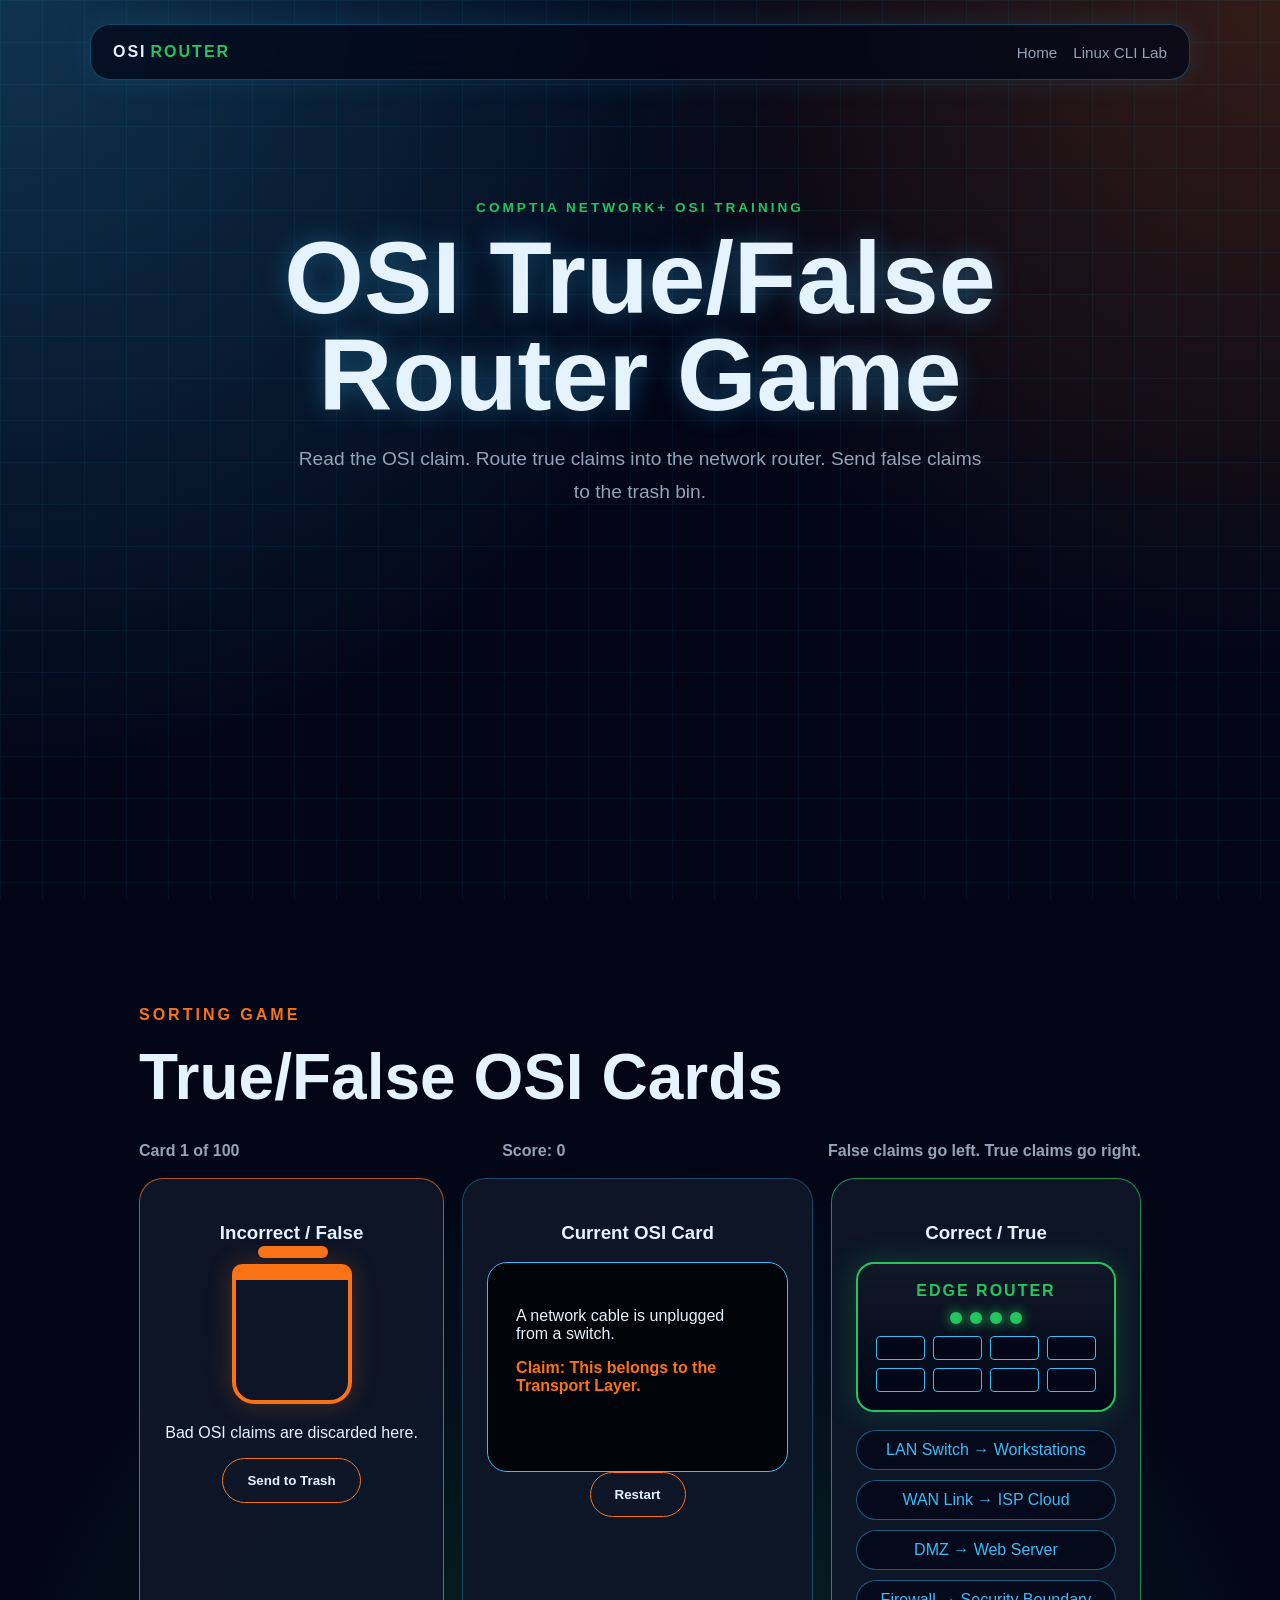
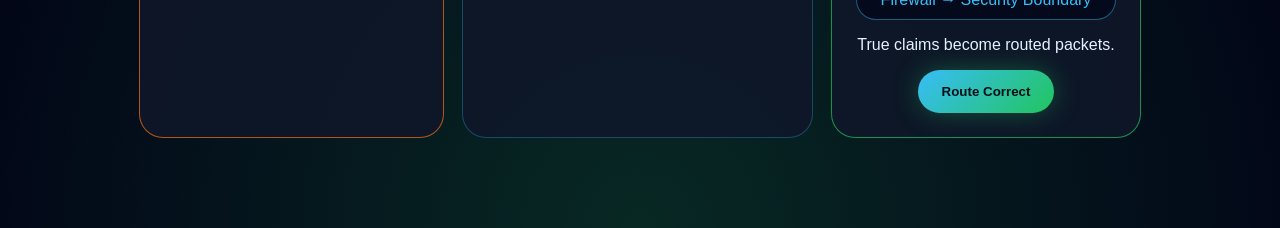
==== commit da365576: "Simplify OSI page to true false router game" ====
--- a/osi.html
+++ b/osi.html
@@ -1,19 +1,11 @@
 <!DOCTYPE html>
 <html lang="en">
 <head>
-<meta charset="UTF-8"><meta name="viewport" content="width=device-width, initial-scale=1.0"><title>OSI Model Lab</title><link rel="stylesheet" href="style.css">
+<meta charset="UTF-8"><meta name="viewport" content="width=device-width, initial-scale=1.0"><title>OSI True/False Router Game</title><link rel="stylesheet" href="style.css">
 <style>
-.scenario-grid{display:grid;grid-template-columns:repeat(auto-fit,minmax(280px,1fr));gap:18px}.scenario-card{padding:24px;background:rgba(15,23,42,.88);border:1px solid rgba(56,189,248,.25);border-radius:22px}.scenario-card h3{color:#38bdf8}.layer{margin-top:14px;color:#22c55e;font-weight:800}.arena{position:relative;height:210px;overflow:hidden;border:1px solid rgba(56,189,248,.35);border-radius:24px;background:#010409;margin:20px 0}.runner{position:absolute;top:65px;left:100%;min-width:520px;padding:22px;background:rgba(15,23,42,.96);border:1px solid #f97316;border-radius:18px;color:#e5f3ff;font-weight:800}.move-regular{animation:move 16s linear forwards}.move-tough{animation:move 9s linear forwards}@keyframes move{from{left:100%}to{left:-650px}}.mode-buttons{display:flex;gap:12px;flex-wrap:wrap;margin:16px 0}.timer{color:#f97316;font-size:1.4rem;font-weight:900}.sort-game{display:grid;grid-template-columns:1fr 1.2fr 1fr;gap:18px;align-items:stretch}.drop-zone,.active-card{min-height:310px;border-radius:24px;border:1px solid rgba(56,189,248,.3);background:rgba(15,23,42,.88);padding:24px;text-align:center}.trash{border-color:rgba(249,115,22,.55)}.router-zone{border-color:rgba(34,197,94,.55)}.big-icon{font-size:4rem;margin:15px 0}.network-map{display:flex;justify-content:center;align-items:center;gap:10px;flex-wrap:wrap;margin-top:12px}.node{padding:10px 14px;border:1px solid rgba(56,189,248,.35);border-radius:999px;color:#38bdf8}.router{padding:18px 24px;border:2px solid #22c55e;border-radius:20px;color:#22c55e;font-weight:900}.tf-card{padding:26px;border:1px solid #38bdf8;border-radius:20px;background:#010409;text-align:left}.claim{color:#f97316;font-weight:900}.sort-stats{display:flex;justify-content:space-between;gap:12px;flex-wrap:wrap;color:#94a3b8;font-weight:800;margin-bottom:18px}@media(max-width:900px){.sort-game{grid-template-columns:1fr}.active-card{order:-1}}
+.sort-game{display:grid;grid-template-columns:1fr 1.15fr 1fr;gap:18px;align-items:stretch}.drop-zone,.active-card{min-height:420px;border-radius:24px;border:1px solid rgba(56,189,248,.3);background:rgba(15,23,42,.88);padding:24px;text-align:center}.trash{border-color:rgba(249,115,22,.7)}.trash-can{width:120px;height:140px;margin:20px auto;border:4px solid #f97316;border-top:16px solid #f97316;border-radius:10px 10px 22px 22px;position:relative;box-shadow:0 0 25px rgba(249,115,22,.25)}.trash-can:before{content:"";position:absolute;top:-34px;left:22px;width:70px;height:12px;border-radius:8px;background:#f97316}.router-zone{border-color:rgba(34,197,94,.7)}.tf-card{padding:28px;border:1px solid #38bdf8;border-radius:20px;background:#010409;text-align:left;min-height:210px}.claim{color:#f97316;font-weight:900}.sort-stats{display:flex;justify-content:space-between;gap:12px;flex-wrap:wrap;color:#94a3b8;font-weight:800;margin-bottom:18px}.real-router{width:260px;margin:16px auto;padding:18px;border-radius:18px;background:linear-gradient(180deg,#111827,#020617);border:2px solid #22c55e;box-shadow:0 0 30px rgba(34,197,94,.25)}.router-label{color:#22c55e;font-weight:900;letter-spacing:2px}.router-lights{display:flex;justify-content:center;gap:8px;margin:12px 0}.light{width:12px;height:12px;border-radius:50%;background:#22c55e;box-shadow:0 0 12px #22c55e}.ports{display:grid;grid-template-columns:repeat(4,1fr);gap:8px;margin-top:12px}.port{height:24px;border:1px solid #38bdf8;border-radius:4px;background:#020617}.network-lines{display:grid;grid-template-columns:1fr;gap:10px;margin-top:18px}.network-node{padding:10px;border:1px solid rgba(56,189,248,.45);border-radius:999px;color:#38bdf8;background:rgba(2,6,23,.7)}.packet{display:inline-block;margin:6px;padding:8px 12px;border:1px solid #22c55e;border-radius:999px;color:#22c55e;background:rgba(34,197,94,.08)}@media(max-width:900px){.sort-game{grid-template-columns:1fr}.active-card{order:-1}}
 </style></head>
-<body><div class="bg-grid"></div><header class="hero"><nav class="nav"><div class="logo">OSI<span>MODEL</span></div><div class="nav-links"><a href="index.html">Home</a><a href="#challenge">Timed Mode</a><a href="#quiz">Quiz</a><a href="#scenarios">True/False Sort</a></div></nav><section class="hero-content"><p class="eyebrow">CompTIA Network+ OSI Training</p><h1>OSI Model Scenario Lab</h1><p class="subtitle">100 OSI scenarios with timed modes, quizzes, and a true/false sorting game.</p></section></header><main>
-<section class="section" id="challenge"><div class="section-title"><p>Timed Moving Mode</p><h2>Scenario Sprint</h2></div><div class="quiz-box"><div class="quiz-header"><span id="modeLabel">Mode: Regular</span><span class="timer" id="timer">35</span></div><p class="feedback">Read the moving scenario and choose the OSI layer before time runs out. Regular mode is slower; Tough mode is faster, but readable.</p><div class="mode-buttons"><button class="btn primary" onclick="startChallenge('regular')">Regular Mode</button><button class="btn secondary" onclick="startChallenge('tough')">Tough Mode</button></div><div class="arena"><div id="runner" class="runner">Press a mode to begin.</div></div><div id="layerChoices" class="answers"></div><p id="challengeFeedback" class="feedback"></p></div></section>
-<section class="section" id="quiz"><div class="section-title"><p>Challenge Mode</p><h2>OSI Quiz</h2></div><div class="quiz-box"><div class="quiz-header"><span id="osiCount">Question 1 of 10</span><span id="osiScore">Score: 0</span></div><h3 id="osiQuestion"></h3><div id="osiAnswers" class="answers"></div><p id="osiFeedback" class="feedback"></p><button class="btn secondary" onclick="nextOSIQuestion()">Next Question</button></div></section>
-<section class="section" id="scenarios"><div class="section-title"><p>Sorting Game</p><h2>100 True/False OSI Cards</h2></div><div class="sort-stats"><span id="sortProgress">Card 1 of 100</span><span id="sortScore">Score: 0</span><span id="sortFeedback">Send false claims to trash. Send true claims to the router.</span></div><div class="sort-game"><div class="drop-zone trash"><h3>Incorrect Answers</h3><div class="big-icon">🗑️</div><p>False OSI claims go here.</p><button class="btn secondary" onclick="sortAnswer(false)">Send to Trash</button></div><div class="active-card"><h3>Current Card</h3><div class="tf-card"><p id="tfScenario"></p><p class="claim" id="tfClaim"></p></div><button class="btn secondary" onclick="resetSortGame()">Restart Cards</button></div><div class="drop-zone router-zone"><h3>Correct Answers</h3><div class="network-map"><span class="node">PC</span><span>──</span><span class="router">ROUTER</span><span>──</span><span class="node">Server</span><span class="node">Switch</span><span class="node">Cloud</span></div><p>True OSI claims get routed into the network.</p><button class="btn primary" onclick="sortAnswer(true)">Route Correct</button></div></div><div class="scenario-grid" id="scenarioGrid"></div></section>
-</main><script>
-const base=[['A network cable is unplugged from a switch.','Physical Layer'],['A switch forwards frames using MAC addresses.','Data Link Layer'],['A router forwards packets between networks.','Network Layer'],['TCP establishes a reliable connection.','Transport Layer'],['A user logs into a remote session.','Session Layer'],['TLS encrypts browser traffic.','Presentation Layer'],['DNS resolves a domain name.','Application Layer'],['Wi-Fi signal interference occurs.','Physical Layer'],['A NIC uses a MAC address.','Data Link Layer'],['IP addressing determines routing.','Network Layer'],['UDP sends connectionless traffic.','Transport Layer'],['A VPN tunnel session is maintained.','Session Layer'],['JPEG formatting occurs.','Presentation Layer'],['HTTP delivers web pages.','Application Layer'],['Fiber optic cabling transmits bits.','Physical Layer'],['An Ethernet frame is rebuilt.','Data Link Layer'],['ICMP sends echo requests.','Network Layer'],['TCP port numbers identify services.','Transport Layer'],['NetBIOS manages communication sessions.','Session Layer'],['ASCII text encoding is translated.','Presentation Layer'],['SMTP sends email.','Application Layer'],['A repeater boosts signal strength.','Physical Layer'],['A bridge filters traffic by MAC.','Data Link Layer'],['A router uses routing tables.','Network Layer'],['TCP handles retransmissions.','Transport Layer'],['A session timeout disconnects a user.','Session Layer'],['Data compression occurs before transmission.','Presentation Layer'],['FTP transfers files.','Application Layer'],['Coaxial cable carries electrical signals.','Physical Layer'],['VLAN tagging occurs.','Data Link Layer'],['IP fragmentation occurs.','Network Layer'],['TCP performs the three-way handshake.','Transport Layer'],['RPC establishes communication sessions.','Session Layer'],['Unicode conversion occurs.','Presentation Layer'],['SSH provides remote administration.','Application Layer'],['A damaged cable causes packet loss.','Physical Layer'],['Switch ports learn MAC addresses.','Data Link Layer'],['A packet crosses multiple routers.','Network Layer'],['UDP streams video quickly.','Transport Layer'],['A video call session stays active.','Session Layer'],['Encryption keys format secure data.','Presentation Layer'],['DHCP assigns IP addresses.','Application Layer'],['Bluetooth radio transmission occurs.','Physical Layer'],['Ethernet uses frame check sequences.','Data Link Layer'],['OSPF exchanges routing information.','Network Layer'],['TCP guarantees packet delivery.','Transport Layer'],['A login session reconnects after interruption.','Session Layer'],['Data is converted from one format to another.','Presentation Layer'],['SNMP monitors devices.','Application Layer'],['A patch panel organizes cabling.','Physical Layer'],['A hub repeats bits to all ports.','Physical Layer'],['ARP maps an IP address to a MAC address.','Data Link Layer'],['A default gateway sends traffic off subnet.','Network Layer'],['A firewall filters by TCP port.','Transport Layer'],['A session cookie helps maintain state.','Session Layer'],['MPEG video is encoded.','Presentation Layer'],['A browser requests a web resource.','Application Layer'],['A transceiver converts electrical to optical signals.','Physical Layer'],['A switch detects a frame collision domain.','Data Link Layer'],['IPv6 addressing is used.','Network Layer'],['UDP port 53 carries a DNS query.','Transport Layer'],['SMB keeps a file-sharing session open.','Session Layer'],['Data is decrypted after arrival.','Presentation Layer'],['NTP synchronizes time.','Application Layer'],['Bad crimping causes link failure.','Physical Layer'],['STP prevents switching loops.','Data Link Layer'],['A route metric chooses the best path.','Network Layer'],['TCP windowing controls flow.','Transport Layer'],['A database connection session stays open.','Session Layer'],['Character encoding changes from UTF-8.','Presentation Layer'],['POP3 downloads email.','Application Layer'],['Radio frequency attenuation weakens Wi-Fi.','Physical Layer'],['A MAC table is updated.','Data Link Layer'],['A TTL value decreases at each router.','Network Layer'],['A source port tracks a client connection.','Transport Layer'],['A remote desktop session is established.','Session Layer'],['Certificate-based encryption is negotiated.','Presentation Layer'],['RDP provides remote desktop access.','Application Layer'],['A cable tester finds an open pair.','Physical Layer'],['802.1Q inserts a VLAN tag.','Data Link Layer'],['NAT translates private IP addresses.','Network Layer'],['TCP acknowledges received segments.','Transport Layer'],['A control channel keeps an app session alive.','Session Layer'],['XML data is formatted for exchange.','Presentation Layer'],['LDAP queries directory services.','Application Layer'],['A faulty SFP module breaks connectivity.','Physical Layer'],['Frame encapsulation occurs on Ethernet.','Data Link Layer'],['BGP advertises network prefixes.','Network Layer'],['A UDP datagram is sent without handshake.','Transport Layer'],['Session restoration resumes an app login.','Session Layer'],['A file is compressed into gzip.','Presentation Layer'],['IMAP syncs mailbox folders.','Application Layer'],['Signal noise affects copper cabling.','Physical Layer'],['A switch forwards based on destination MAC.','Data Link Layer'],['A subnet mask defines network boundaries.','Network Layer'],['A TCP reset closes a connection.','Transport Layer'],['Kerberos uses tickets for sessions.','Session Layer'],['Data serialization prepares an object for transfer.','Presentation Layer'],['TFTP transfers a boot file.','Application Layer']];
-const scenarios=base;const layers=['Physical Layer','Data Link Layer','Network Layer','Transport Layer','Session Layer','Presentation Layer','Application Layer'];
-const grid=document.getElementById('scenarioGrid');scenarios.forEach((s,i)=>{const c=document.createElement('div');c.className='scenario-card';c.innerHTML=`<h3>Reference ${i+1}</h3><p>${s[0]}</p><div class="layer">${s[1]}</div>`;grid.appendChild(c);});
-let challengeIndex=0,correctLayer='',time=35,timerId=null;function startChallenge(mode){clearInterval(timerId);time=mode==='tough'?25:35;document.getElementById('modeLabel').textContent=mode==='tough'?'Mode: Tough':'Mode: Regular';loadChallenge(mode);timerId=setInterval(()=>{time--;document.getElementById('timer').textContent=time;if(time<=0){document.getElementById('challengeFeedback').textContent='Time expired. Restart a mode to try again.';clearInterval(timerId)}},1000)}function loadChallenge(mode){const s=scenarios[challengeIndex%scenarios.length];correctLayer=s[1];const r=document.getElementById('runner');r.className='runner '+(mode==='tough'?'move-tough':'move-regular');r.textContent=s[0];r.style.animation='none';void r.offsetWidth;r.style.animation='';document.getElementById('timer').textContent=time;const box=document.getElementById('layerChoices');box.innerHTML='';layers.forEach(l=>{const b=document.createElement('button');b.className='answer-btn';b.textContent=l;b.onclick=()=>answerChallenge(l,mode);box.appendChild(b);});}function answerChallenge(layer,mode){if(layer===correctLayer){document.getElementById('challengeFeedback').textContent='Correct. Next scenario loaded.';challengeIndex++;loadChallenge(mode)}else{document.getElementById('challengeFeedback').textContent='Incorrect. Correct answer: '+correctLayer;}}
-const quizData=[{q:'Which OSI layer handles routing?',a:['Physical','Network','Presentation','Session'],c:'Network'},{q:'Which layer uses MAC addresses?',a:['Data Link','Application','Transport','Presentation'],c:'Data Link'},{q:'Which layer encrypts data?',a:['Physical','Presentation','Transport','Network'],c:'Presentation'},{q:'Which layer handles HTTP?',a:['Application','Session','Network','Data Link'],c:'Application'},{q:'Which layer establishes reliable delivery?',a:['Physical','Transport','Session','Data Link'],c:'Transport'},{q:'Which layer handles signals and cabling?',a:['Physical','Application','Session','Transport'],c:'Physical'},{q:'Which device mainly operates at Layer 3?',a:['Switch','Hub','Router','Repeater'],c:'Router'},{q:'Which protocol is connectionless?',a:['TCP','UDP','SSH','HTTPS'],c:'UDP'},{q:'Which layer manages communication sessions?',a:['Session','Transport','Physical','Data Link'],c:'Session'},{q:'Which layer formats and compresses data?',a:['Presentation','Application','Transport','Network'],c:'Presentation'}];let current=0,score=0;function loadOSIQuestion(){const q=quizData[current];document.getElementById('osiQuestion').textContent=q.q;document.getElementById('osiCount').textContent=`Question ${current+1} of ${quizData.length}`;const answers=document.getElementById('osiAnswers');answers.innerHTML='';q.a.forEach(answer=>{const btn=document.createElement('button');btn.className='answer-btn';btn.textContent=answer;btn.onclick=()=>checkOSI(answer,btn);answers.appendChild(btn);});}function checkOSI(answer,btn){const q=quizData[current];document.querySelectorAll('#osiAnswers .answer-btn').forEach(b=>b.disabled=true);if(answer===q.c){btn.classList.add('correct');document.getElementById('osiFeedback').textContent='Correct!';score++;}else{btn.classList.add('wrong');document.getElementById('osiFeedback').textContent=`Incorrect. Correct answer: ${q.c}`;}document.getElementById('osiScore').textContent=`Score: ${score}`;}function nextOSIQuestion(){current++;if(current>=quizData.length){current=0;}document.getElementById('osiFeedback').textContent='';loadOSIQuestion();}loadOSIQuestion();
-let sortIndex=0,sortScore=0;function makeClaim(){const real=scenarios[sortIndex%scenarios.length];let claimLayer=real[1];let truth=true;if(sortIndex%3===1||sortIndex%4===0){truth=false;const wrong=layers.filter(l=>l!==real[1]);claimLayer=wrong[(sortIndex+2)%wrong.length];}return{scenario:real[0],real:real[1],claim:claimLayer,isTrue:truth};}let currentClaim=makeClaim();function loadSortCard(){currentClaim=makeClaim();document.getElementById('tfScenario').textContent=currentClaim.scenario;document.getElementById('tfClaim').textContent=`Claim: This belongs to the ${currentClaim.claim}.`;document.getElementById('sortProgress').textContent=`Card ${sortIndex+1} of 100`;document.getElementById('sortScore').textContent=`Score: ${sortScore}`;}function sortAnswer(sentToRouter){if(sentToRouter===currentClaim.isTrue){sortScore++;document.getElementById('sortFeedback').textContent=sentToRouter?'Correct — routed into the network.':'Correct — false claim trashed.';}else{document.getElementById('sortFeedback').textContent=`Wrong. Actual answer: ${currentClaim.real}.`;}sortIndex++;if(sortIndex>=100){document.getElementById('sortFeedback').textContent+=` Finished. Final score: ${sortScore}/100.`;sortIndex=0;sortScore=0;}loadSortCard();}function resetSortGame(){sortIndex=0;sortScore=0;document.getElementById('sortFeedback').textContent='Game restarted.';loadSortCard();}loadSortCard();
+<body><div class="bg-grid"></div><header class="hero"><nav class="nav"><div class="logo">OSI<span>ROUTER</span></div><div class="nav-links"><a href="index.html">Home</a><a href="terminal.html">Linux CLI Lab</a></div></nav><section class="hero-content"><p class="eyebrow">CompTIA Network+ OSI Training</p><h1>OSI True/False Router Game</h1><p class="subtitle">Read the OSI claim. Route true claims into the network router. Send false claims to the trash bin.</p></section></header><main><section class="section" id="game"><div class="section-title"><p>Sorting Game</p><h2>True/False OSI Cards</h2></div><div class="sort-stats"><span id="sortProgress">Card 1 of 100</span><span id="sortScore">Score: 0</span><span id="sortFeedback">False claims go left. True claims go right.</span></div><div class="sort-game"><div class="drop-zone trash"><h3>Incorrect / False</h3><div class="trash-can"></div><p>Bad OSI claims are discarded here.</p><button class="btn secondary" onclick="sortAnswer(false)">Send to Trash</button></div><div class="active-card"><h3>Current OSI Card</h3><div class="tf-card"><p id="tfScenario"></p><p class="claim" id="tfClaim"></p></div><button class="btn secondary" onclick="resetSortGame()">Restart</button></div><div class="drop-zone router-zone"><h3>Correct / True</h3><div class="real-router"><div class="router-label">EDGE ROUTER</div><div class="router-lights"><span class="light"></span><span class="light"></span><span class="light"></span><span class="light"></span></div><div class="ports"><span class="port"></span><span class="port"></span><span class="port"></span><span class="port"></span><span class="port"></span><span class="port"></span><span class="port"></span><span class="port"></span></div></div><div class="network-lines"><div class="network-node">LAN Switch → Workstations</div><div class="network-node">WAN Link → ISP Cloud</div><div class="network-node">DMZ → Web Server</div><div class="network-node">Firewall → Security Boundary</div></div><p>True claims become routed packets.</p><div id="routedPackets"></div><button class="btn primary" onclick="sortAnswer(true)">Route Correct</button></div></div></section></main><script>
+const scenarios=[['A network cable is unplugged from a switch.','Physical Layer'],['A switch forwards frames using MAC addresses.','Data Link Layer'],['A router forwards packets between networks.','Network Layer'],['TCP establishes a reliable connection.','Transport Layer'],['A user logs into a remote session.','Session Layer'],['TLS encrypts browser traffic.','Presentation Layer'],['DNS resolves a domain name.','Application Layer'],['Wi-Fi signal interference occurs.','Physical Layer'],['A NIC uses a MAC address.','Data Link Layer'],['IP addressing determines routing.','Network Layer'],['UDP sends connectionless traffic.','Transport Layer'],['A VPN tunnel session is maintained.','Session Layer'],['JPEG formatting occurs.','Presentation Layer'],['HTTP delivers web pages.','Application Layer'],['Fiber optic cabling transmits bits.','Physical Layer'],['An Ethernet frame is rebuilt.','Data Link Layer'],['ICMP sends echo requests.','Network Layer'],['TCP port numbers identify services.','Transport Layer'],['NetBIOS manages communication sessions.','Session Layer'],['ASCII text encoding is translated.','Presentation Layer'],['SMTP sends email.','Application Layer'],['A repeater boosts signal strength.','Physical Layer'],['A bridge filters traffic by MAC.','Data Link Layer'],['A router uses routing tables.','Network Layer'],['TCP handles retransmissions.','Transport Layer'],['A session timeout disconnects a user.','Session Layer'],['Data compression occurs before transmission.','Presentation Layer'],['FTP transfers files.','Application Layer'],['Coaxial cable carries electrical signals.','Physical Layer'],['VLAN tagging occurs.','Data Link Layer'],['IP fragmentation occurs.','Network Layer'],['TCP performs the three-way handshake.','Transport Layer'],['RPC establishes communication sessions.','Session Layer'],['Unicode conversion occurs.','Presentation Layer'],['SSH provides remote administration.','Application Layer'],['A damaged cable causes packet loss.','Physical Layer'],['Switch ports learn MAC addresses.','Data Link Layer'],['A packet crosses multiple routers.','Network Layer'],['UDP streams video quickly.','Transport Layer'],['A video call session stays active.','Session Layer'],['Encryption keys format secure data.','Presentation Layer'],['DHCP assigns IP addresses.','Application Layer'],['Bluetooth radio transmission occurs.','Physical Layer'],['Ethernet uses frame check sequences.','Data Link Layer'],['OSPF exchanges routing information.','Network Layer'],['TCP guarantees packet delivery.','Transport Layer'],['A login session reconnects after interruption.','Session Layer'],['Data is converted from one format to another.','Presentation Layer'],['SNMP monitors devices.','Application Layer'],['A patch panel organizes cabling.','Physical Layer'],['A hub repeats bits to all ports.','Physical Layer'],['ARP maps an IP address to a MAC address.','Data Link Layer'],['A default gateway sends traffic off subnet.','Network Layer'],['A firewall filters by TCP port.','Transport Layer'],['A session cookie helps maintain state.','Session Layer'],['MPEG video is encoded.','Presentation Layer'],['A browser requests a web resource.','Application Layer'],['A transceiver converts electrical to optical signals.','Physical Layer'],['A switch detects a frame collision domain.','Data Link Layer'],['IPv6 addressing is used.','Network Layer'],['UDP port 53 carries a DNS query.','Transport Layer'],['SMB keeps a file-sharing session open.','Session Layer'],['Data is decrypted after arrival.','Presentation Layer'],['NTP synchronizes time.','Application Layer'],['Bad crimping causes link failure.','Physical Layer'],['STP prevents switching loops.','Data Link Layer'],['A route metric chooses the best path.','Network Layer'],['TCP windowing controls flow.','Transport Layer'],['A database connection session stays open.','Session Layer'],['Character encoding changes from UTF-8.','Presentation Layer'],['POP3 downloads email.','Application Layer'],['Radio frequency attenuation weakens Wi-Fi.','Physical Layer'],['A MAC table is updated.','Data Link Layer'],['A TTL value decreases at each router.','Network Layer'],['A source port tracks a client connection.','Transport Layer'],['A remote desktop session is established.','Session Layer'],['Certificate-based encryption is negotiated.','Presentation Layer'],['RDP provides remote desktop access.','Application Layer'],['A cable tester finds an open pair.','Physical Layer'],['802.1Q inserts a VLAN tag.','Data Link Layer'],['NAT translates private IP addresses.','Network Layer'],['TCP acknowledges received segments.','Transport Layer'],['A control channel keeps an app session alive.','Session Layer'],['XML data is formatted for exchange.','Presentation Layer'],['LDAP queries directory services.','Application Layer'],['A faulty SFP module breaks connectivity.','Physical Layer'],['Frame encapsulation occurs on Ethernet.','Data Link Layer'],['BGP advertises network prefixes.','Network Layer'],['A UDP datagram is sent without handshake.','Transport Layer'],['Session restoration resumes an app login.','Session Layer'],['A file is compressed into gzip.','Presentation Layer'],['IMAP syncs mailbox folders.','Application Layer'],['Signal noise affects copper cabling.','Physical Layer'],['A switch forwards based on destination MAC.','Data Link Layer'],['A subnet mask defines network boundaries.','Network Layer'],['A TCP reset closes a connection.','Transport Layer'],['Kerberos uses tickets for sessions.','Session Layer'],['Data serialization prepares an object for transfer.','Presentation Layer'],['TFTP transfers a boot file.','Application Layer']];
+const layers=['Physical Layer','Data Link Layer','Network Layer','Transport Layer','Session Layer','Presentation Layer','Application Layer'];let sortIndex=0,sortScore=0;function makeClaim(){const real=scenarios[sortIndex%scenarios.length];let claimLayer=real[1];let truth=true;if(sortIndex%3===1||sortIndex%4===0){truth=false;const wrong=layers.filter(l=>l!==real[1]);claimLayer=wrong[(sortIndex+2)%wrong.length];}return{scenario:real[0],real:real[1],claim:claimLayer,isTrue:truth};}let currentClaim=makeClaim();function loadSortCard(){currentClaim=makeClaim();document.getElementById('tfScenario').textContent=currentClaim.scenario;document.getElementById('tfClaim').textContent=`Claim: This belongs to the ${currentClaim.claim}.`;document.getElementById('sortProgress').textContent=`Card ${sortIndex+1} of 100`;document.getElementById('sortScore').textContent=`Score: ${sortScore}`;}function sortAnswer(sentToRouter){if(sentToRouter===currentClaim.isTrue){sortScore++;document.getElementById('sortFeedback').textContent=sentToRouter?'Correct — packet routed successfully.':'Correct — false claim discarded.';if(sentToRouter){const p=document.createElement('span');p.className='packet';p.textContent='OSI Packet';document.getElementById('routedPackets').appendChild(p)}}else{document.getElementById('sortFeedback').textContent=`Wrong. Actual answer: ${currentClaim.real}.`;}sortIndex++;if(sortIndex>=100){document.getElementById('sortFeedback').textContent+=` Finished. Final score: ${sortScore}/100.`;sortIndex=0;sortScore=0;document.getElementById('routedPackets').innerHTML='';}loadSortCard();}function resetSortGame(){sortIndex=0;sortScore=0;document.getElementById('routedPackets').innerHTML='';document.getElementById('sortFeedback').textContent='Game restarted.';loadSortCard();}loadSortCard();
 </script></body></html>
